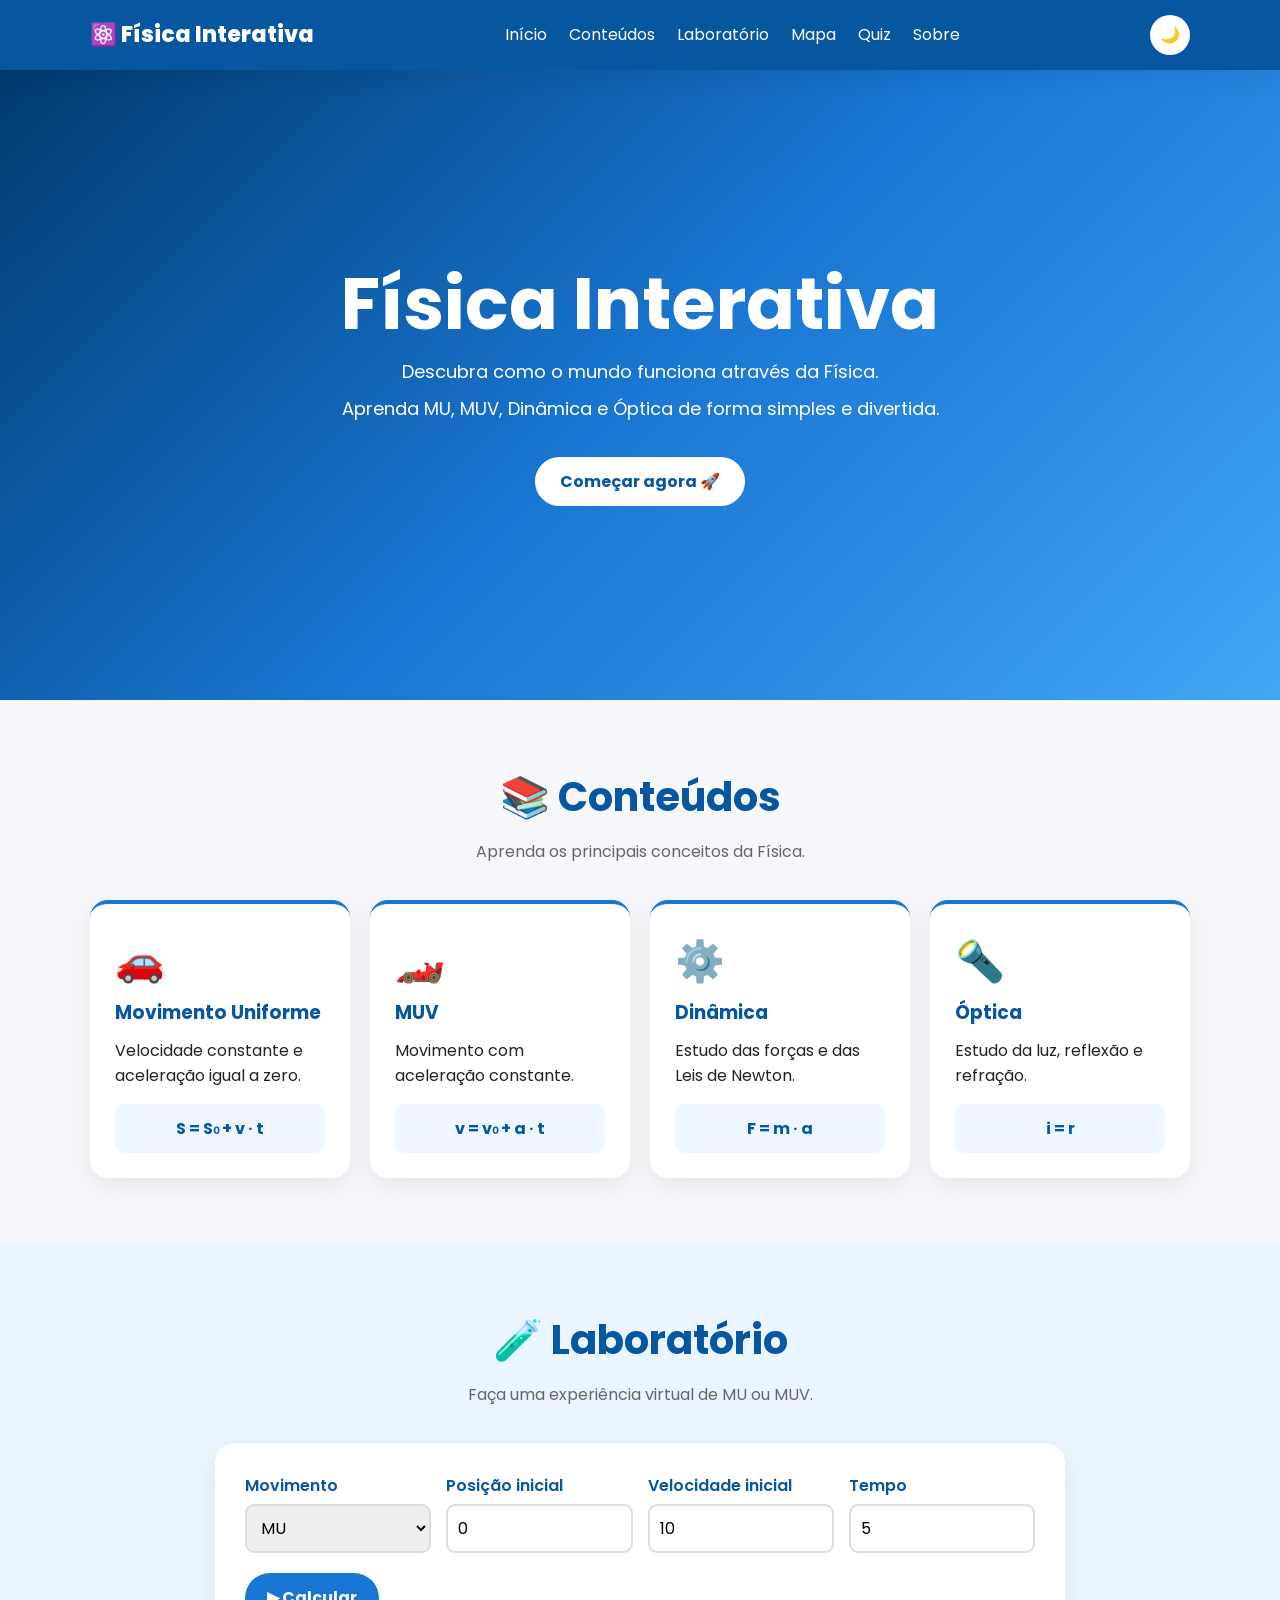
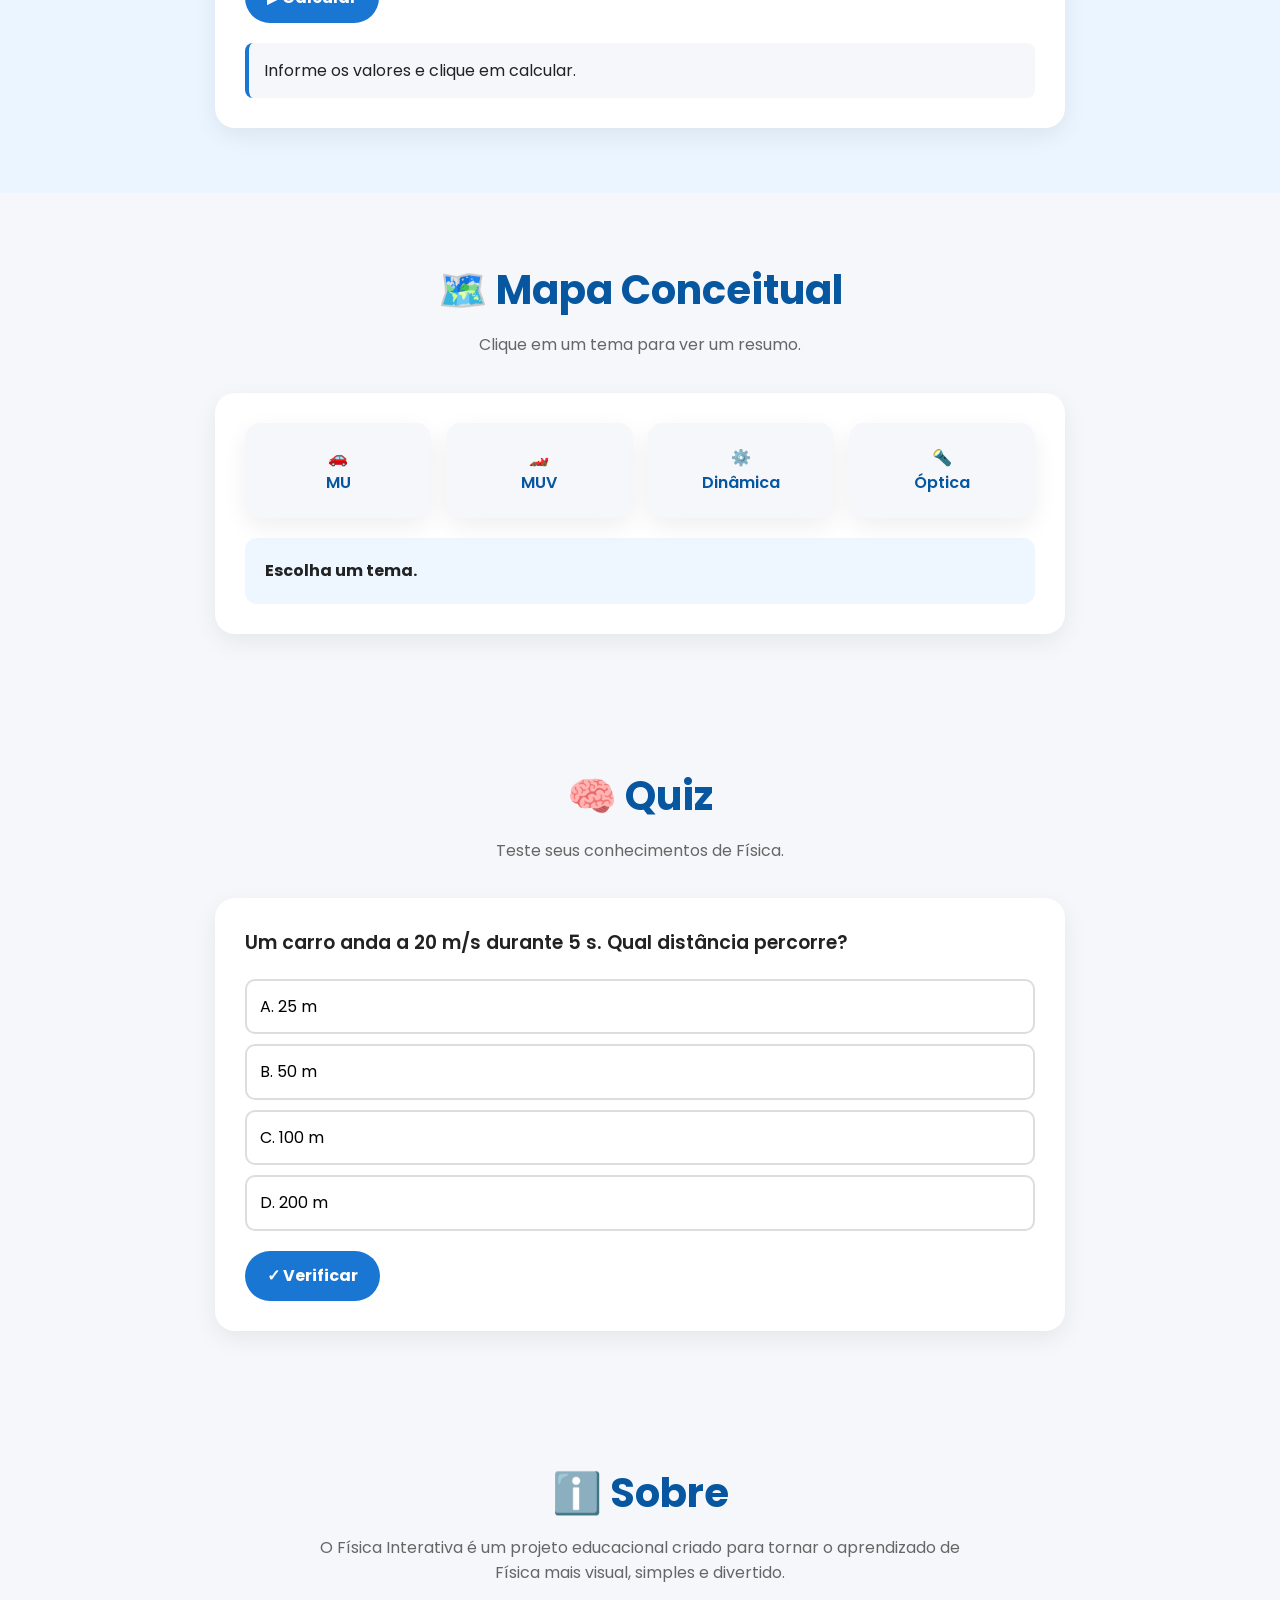
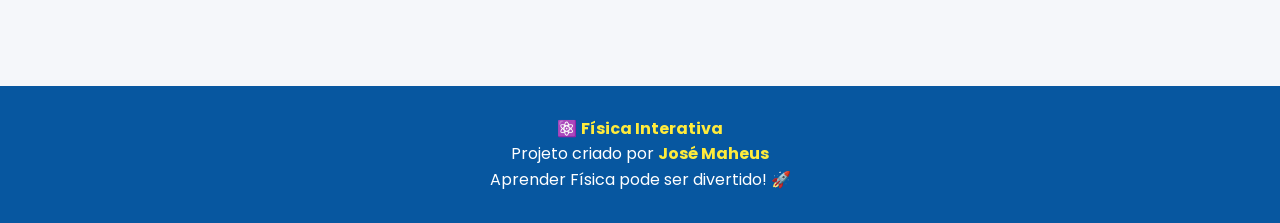
==== index.html @ 2da89e0c "Update index.html" ====
<!DOCTYPE html>
<html lang="pt-BR">
<head>
<meta charset="UTF-8">
<meta name="viewport" content="width=device-width, initial-scale=1.0">
<meta name="description" content="Física Interativa - Aprenda Física de forma simples e divertida.">
<title>Física Interativa</title>

<link rel="preconnect" href="https://fonts.googleapis.com">
<link rel="preconnect" href="https://fonts.gstatic.com" crossorigin>
<link href="https://fonts.googleapis.com/css2?family=Poppins:wght@400;500;600;700;800&display=swap" rel="stylesheet">

<style>
:root{
    --azul:#0757a0;
    --azul2:#1976d2;
    --claro:#eef7ff;
    --fundo:#f5f7fa;
    --texto:#222;
    --branco:#fff;
    --sombra:0 8px 25px #0001;
}

*{box-sizing:border-box;margin:0;padding:0}

html{scroll-behavior:smooth}

body{
    font-family:Poppins,sans-serif;
    background:var(--fundo);
    color:var(--texto);
    line-height:1.6;
}

button,input,select{font:inherit}
button{cursor:pointer}
a{color:inherit;text-decoration:none}

header{
    position:sticky;
    top:0;
    z-index:10;
    background:var(--azul);
    color:white;
    padding:15px 7%;
    display:flex;
    align-items:center;
    justify-content:space-between;
    box-shadow:var(--sombra);
}

.logo{
    font-size:22px;
    font-weight:800;
}

nav{
    display:flex;
    gap:22px;
}

nav a:hover{color:#ffeb3b}

.menu{
    display:none;
    background:none;
    border:0;
    color:white;
    font-size:28px;
}

.tema{
    border:0;
    background:white;
    border-radius:50%;
    width:40px;
    height:40px;
}

.hero{
    min-height:70vh;
    padding:60px 20px;
    display:grid;
    place-items:center;
    text-align:center;
    color:white;
    background:linear-gradient(135deg,#003b70,#1976d2,#42a5f5);
}

.hero div{max-width:750px}

.hero h1{
    font-size:clamp(42px,8vw,72px);
    line-height:1.1;
    margin-bottom:15px;
}

.hero p{
    font-size:18px;
    margin:8px 0;
}

.btn{
    display:inline-block;
    margin-top:25px;
    padding:12px 25px;
    border:0;
    border-radius:30px;
    background:white;
    color:var(--azul);
    font-weight:700;
}

section{
    padding:65px 7%;
}

.titulo{
    text-align:center;
    color:var(--azul);
    font-size:clamp(28px,5vw,40px);
    margin-bottom:10px;
}

.desc{
    max-width:650px;
    margin:0 auto 35px;
    text-align:center;
    color:#666;
}

.temas{
    background:var(--claro);
}

.cards{
    max-width:1100px;
    margin:auto;
    display:grid;
    grid-template-columns:repeat(auto-fit,minmax(220px,1fr));
    gap:20px;
}

.card{
    background:white;
    padding:25px;
    border-radius:18px;
    box-shadow:var(--sombra);
    border-top:4px solid var(--azul2);
    transition:.25s;
}

.card:hover{transform:translateY(-5px)}

.card h3{
    color:var(--azul);
    margin-bottom:10px;
}

.icone{
    font-size:40px;
    display:block;
    margin-bottom:5px;
}

.formula{
    margin-top:15px;
    padding:12px;
    background:var(--claro);
    color:var(--azul);
    text-align:center;
    border-radius:10px;
    font-weight:700;
}

.laboratorio{
    background:#eaf5ff;
}

.simulador,.quiz,.mapa-box{
    max-width:850px;
    margin:auto;
    background:white;
    padding:30px;
    border-radius:20px;
    box-shadow:var(--sombra);
}

.controles{
    display:grid;
    grid-template-columns:repeat(auto-fit,minmax(160px,1fr));
    gap:15px;
}

.campo label{
    display:block;
    color:var(--azul);
    font-weight:600;
    margin-bottom:5px;
}

.campo input,.campo select{
    width:100%;
    padding:10px;
    border:2px solid #ddd;
    border-radius:9px;
}

.btn-azul{
    margin-top:20px;
    padding:12px 22px;
    border:0;
    border-radius:25px;
    background:var(--azul2);
    color:white;
    font-weight:700;
}

.resultado{
    margin-top:20px;
    padding:15px;
    background:#f5f7fa;
    border-left:4px solid var(--azul2);
    border-radius:8px;
}

.mapa{
    display:grid;
    grid-template-columns:repeat(4,1fr);
    gap:15px;
}

.mapa button{
    border:0;
    padding:22px;
    background:#f5f7fa;
    border-radius:15px;
    box-shadow:var(--sombra);
    color:var(--azul);
    font-weight:600;
}

.mapa button:hover{
    background:var(--claro);
    transform:translateY(-3px);
}

#resumo{
    margin-top:20px;
    padding:20px;
    background:var(--claro);
    border-radius:12px;
}

.pergunta{
    font-size:19px;
    font-weight:600;
    margin-bottom:20px;
}

.opcoes{
    display:grid;
    gap:10px;
}

.opcao{
    padding:13px;
    text-align:left;
    border:2px solid #ddd;
    border-radius:10px;
    background:white;
}

.opcao:hover{
    border-color:var(--azul2);
    background:var(--claro);
}

.feedback{
    margin-top:15px;
    padding:15px;
    border-radius:10px;
}

.certo{
    background:#dff5e3;
    color:#176525;
}

.erro{
    background:#ffe1e1;
    color:#9b1c1c;
}

footer{
    padding:30px 20px;
    text-align:center;
    background:var(--azul);
    color:white;
}

footer strong{color:#ffeb3b}

body.dark{
    --fundo:#121212;
    --texto:#eee;
    background:#121212;
}

body.dark .card,
body.dark .simulador,
body.dark .quiz,
body.dark .mapa-box{
    background:#222;
    color:white;
}

body.dark .opcao,
body.dark .campo input,
body.dark .campo select{
    background:#333;
    color:white;
    border-color:#555;
}

body.dark .resultado{
    background:#333;
}

body.dark .desc{color:#ccc}

@media(max-width:750px){
    nav{
        display:none;
        position:absolute;
        top:70px;
        right:15px;
        flex-direction:column;
        gap:0;
        width:220px;
        background:var(--azul);
        border-radius:0 0 12px 12px;
        overflow:hidden;
    }

    nav.ativo{display:flex}

    nav a{padding:13px 18px}

    .menu{display:block}

    .mapa{
        grid-template-columns:repeat(2,1fr);
    }

    section{padding:50px 5%}
}

@media(max-width:450px){
    .mapa{grid-template-columns:1fr}
    .simulador,.quiz,.mapa-box{padding:20px}
}
</style>
</head>

<body>

<header>
    <a href="#inicio" class="logo">⚛️ Física Interativa</a>

    <button class="menu" id="menuBtn">☰</button>

    <nav id="nav">
        <a href="#inicio">Início</a>
        <a href="#conteudos">Conteúdos</a>
        <a href="#laboratorio">Laboratório</a>
        <a href="#mapa">Mapa</a>
        <a href="#quiz">Quiz</a>
        <a href="#sobre">Sobre</a>
    </nav>

    <button class="tema" id="tema">🌙</button>
</header>

<main>

<section class="hero" id="inicio">
    <div>
        <h1>Física Interativa</h1>

        <p>Descubra como o mundo funciona através da Física.</p>

        <p>
            Aprenda MU, MUV, Dinâmica e Óptica
            de forma simples e divertida.
        </p>

        <a href="#conteudos" class="btn">Começar agora 🚀</a>
    </div>
</section>

<section id="conteudos">
    <h2 class="titulo">📚 Conteúdos</h2>

    <p class="desc">
        Aprenda os principais conceitos da Física.
    </p>

    <div class="cards">

        <article class="card">
            <span class="icone">🚗</span>
            <h3>Movimento Uniforme</h3>
            <p>
                Velocidade constante e aceleração igual a zero.
            </p>
            <div class="formula">S = S₀ + v · t</div>
        </article>

        <article class="card">
            <span class="icone">🏎️</span>
            <h3>MUV</h3>
            <p>
                Movimento com aceleração constante.
            </p>
            <div class="formula">v = v₀ + a · t</div>
        </article>

        <article class="card">
            <span class="icone">⚙️</span>
            <h3>Dinâmica</h3>
            <p>
                Estudo das forças e das Leis de Newton.
            </p>
            <div class="formula">F = m · a</div>
        </article>

        <article class="card">
            <span class="icone">🔦</span>
            <h3>Óptica</h3>
            <p>
                Estudo da luz, reflexão e refração.
            </p>
            <div class="formula">i = r</div>
        </article>

    </div>
</section>

<section class="laboratorio" id="laboratorio">

    <h2 class="titulo">🧪 Laboratório</h2>

    <p class="desc">
        Faça uma experiência virtual de MU ou MUV.
    </p>

    <div class="simulador">

        <div class="controles">

            <div class="campo">
                <label>Movimento</label>
                <select id="tipo">
                    <option value="mu">MU</option>
                    <option value="muv">MUV</option>
                </select>
            </div>

            <div class="campo">
                <label>Posição inicial</label>
                <input id="s0" type="number" value="0">
            </div>

            <div class="campo">
                <label>Velocidade inicial</label>
                <input id="v0" type="number" value="10">
            </div>

            <div class="campo" id="campoA">
                <label>Aceleração</label>
                <input id="a" type="number" value="2">
            </div>

            <div class="campo">
                <label>Tempo</label>
                <input id="t" type="number" value="5" min="0">
            </div>

        </div>

        <button class="btn-azul" id="calcular">
            ▶ Calcular
        </button>

        <div class="resultado" id="resultado">
            Informe os valores e clique em calcular.
        </div>

    </div>
</section>

<section id="mapa">

    <h2 class="titulo">🗺️ Mapa Conceitual</h2>

    <p class="desc">
        Clique em um tema para ver um resumo.
    </p>

    <div class="mapa-box">

        <div class="mapa">
            <button data-tema="mu">🚗<br>MU</button>
            <button data-tema="muv">🏎️<br>MUV</button>
            <button data-tema="dinamica">⚙️<br>Dinâmica</button>
            <button data-tema="optica">🔦<br>Óptica</button>
        </div>

        <div id="resumo">
            <strong>Escolha um tema.</strong>
        </div>

    </div>
</section>

<section id="quiz">

    <h2 class="titulo">🧠 Quiz</h2>

    <p class="desc">
        Teste seus conhecimentos de Física.
    </p>

    <div class="quiz">

        <div id="pergunta" class="pergunta"></div>

        <div id="opcoes" class="opcoes"></div>

        <div id="feedback"></div>

        <button class="btn-azul" id="verificar">
            ✓ Verificar
        </button>

        <button class="btn-azul" id="proxima" hidden>
            Próxima →
        </button>

    </div>
</section>

<section id="sobre">
    <h2 class="titulo">ℹ️ Sobre</h2>

    <p class="desc">
        O Física Interativa é um projeto educacional
        criado para tornar o aprendizado de Física
        mais visual, simples e divertido.
    </p>
</section>

</main>

<footer>
    <p>⚛️ <strong>Física Interativa</strong></p>
    <p>Projeto criado por <strong>José Maheus</strong></p>
    <p>Aprender Física pode ser divertido! 🚀</p>
</footer>

<script>
/* MENU */
const menuBtn=document.getElementById("menuBtn");
const nav=document.getElementById("nav");

menuBtn.onclick=()=>{
    nav.classList.toggle("ativo");
};

/* MODO ESCURO */
document.getElementById("tema").onclick=()=>{
    document.body.classList.toggle("dark");

    document.getElementById("tema").textContent=
        document.body.classList.contains("dark")?"☀️":"🌙";
};

/* SIMULADOR */
const tipo=document.getElementById("tipo");
const campoA=document.getElementById("campoA");

tipo.onchange=()=>{
    campoA.style.display=
        tipo.value==="mu"?"none":"block";
};

tipo.onchange();

document.getElementById("calcular").onclick=()=>{

    const s0=Number(document.getElementById("s0").value);
    const v0=Number(document.getElementById("v0").value);
    const a=Number(document.getElementById("a").value);
    const t=Number(document.getElementById("t").value);

    let s,v;

    if(tipo.value==="mu"){
        s=s0+v0*t;
        v=v0;

        document.getElementById("resultado").innerHTML=`
            🚗 <strong>Movimento Uniforme</strong><br><br>
            Posição final: <strong>${s.toFixed(2)} m</strong><br>
            Velocidade: <strong>${v.toFixed(2)} m/s</strong><br>
            Aceleração: <strong>0 m/s²</strong>
        `;
    }else{
        s=s0+v0*t+0.5*a*t*t;
        v=v0+a*t;

        document.getElementById("resultado").innerHTML=`
            🏎️ <strong>Movimento Uniformemente Variado</strong><br><br>
            Posição final: <strong>${s.toFixed(2)} m</strong><br>
            Velocidade final: <strong>${v.toFixed(2)} m/s</strong><br>
            Aceleração: <strong>${a.toFixed(2)} m/s²</strong>
        `;
    }
};

/* MAPA */
const textos={
    mu:"🚗 No MU, a velocidade é constante e a aceleração é zero. Fórmula: S = S₀ + v · t.",
    muv:"🏎️ No MUV, a aceleração é constante e a velocidade varia com o tempo.",
    dinamica:"⚙️ A Dinâmica estuda as forças responsáveis pelas mudanças no movimento. Fórmula: F = m · a.",
    optica:"🔦 A Óptica estuda a luz, incluindo reflexão, refração, lentes e espelhos."
};

document.querySelectorAll(".mapa button").forEach(botao=>{
    botao.onclick=()=>{
        document.getElementById("resumo").textContent=
            textos[botao.dataset.tema];
    };
});

/* QUIZ */
const perguntas=[
    {
        q:"Um carro anda a 20 m/s durante 5 s. Qual distância percorre?",
        op:["25 m","50 m","100 m","200 m"],
        c:2
    },
    {
        q:"Um corpo parte do repouso com aceleração de 2 m/s². Qual sua velocidade após 5 s?",
        op:["2 m/s","5 m/s","10 m/s","25 m/s"],
        c:2
    },
    {
        q:"Qual é a expressão da 2ª Lei de Newton?",
        op:["F = m · a","F = m + a","F = m / a","F = a / m"],
        c:0
    },
    {
        q:"Na reflexão da luz, os ângulos de incidência e reflexão são:",
        op:["Diferentes","Sempre zero","Iguais","Aleatórios"],
        c:2
    },
    {
        q:"Quando a luz muda de direção ao passar para outro meio ocorre:",
        op:["Reflexão","Refração","Inércia","Combustão"],
        c:1
    }
];

let atual=0;
let pontos=0;
let resposta=null;

const pergunta=document.getElementById("pergunta");
const opcoes=document.getElementById("opcoes");
const feedback=document.getElementById("feedback");
const verificar=document.getElementById("verificar");
const proxima=document.getElementById("proxima");

function carregar(){

    resposta=null;
    feedback.textContent="";
    proxima.hidden=true;
    verificar.hidden=false;

    const q=perguntas[atual];

    pergunta.textContent=q.q;
    opcoes.innerHTML="";

    q.op.forEach((texto,i)=>{

        const btn=document.createElement("button");

        btn.className="opcao";
        btn.textContent=
            `${String.fromCharCode(65+i)}. ${texto}`;

        btn.onclick=()=>{
            document.querySelectorAll(".opcao")
                .forEach(x=>x.style.background="white");

            btn.style.background="#dceeff";
            resposta=i;
        };

        opcoes.appendChild(btn);
    });
}

verificar.onclick=()=>{

    if(resposta===null){
        feedback.className="feedback erro";
        feedback.textContent="⚠️ Escolha uma alternativa.";
        return;
    }

    if(resposta===perguntas[atual].c){
        pontos++;
        feedback.className="feedback certo";
        feedback.textContent="🎉 Correto!";
    }else{
        feedback.className="feedback erro";
        feedback.textContent="❌ Incorreto.";
    }

    verificar.hidden=true;
    proxima.hidden=false;
};

proxima.onclick=()=>{

    atual++;

    if(atual>=perguntas.length){

        pergunta.textContent=
            `🎉 Você acertou ${pontos} de ${perguntas.length}!`;

        opcoes.innerHTML="";
        feedback.className="feedback certo";
        feedback.textContent="Quiz concluído!";

        proxima.textContent="🔄 Refazer";

        if(proxima.dataset.fim){
            atual=0;
            pontos=0;
            delete proxima.dataset.fim;
            proxima.textContent="Próxima →";
            carregar();
        }else{
            proxima.dataset.fim="1";
        }

        return;
    }

    carregar();
};

carregar();
</script>

</body>
</html>
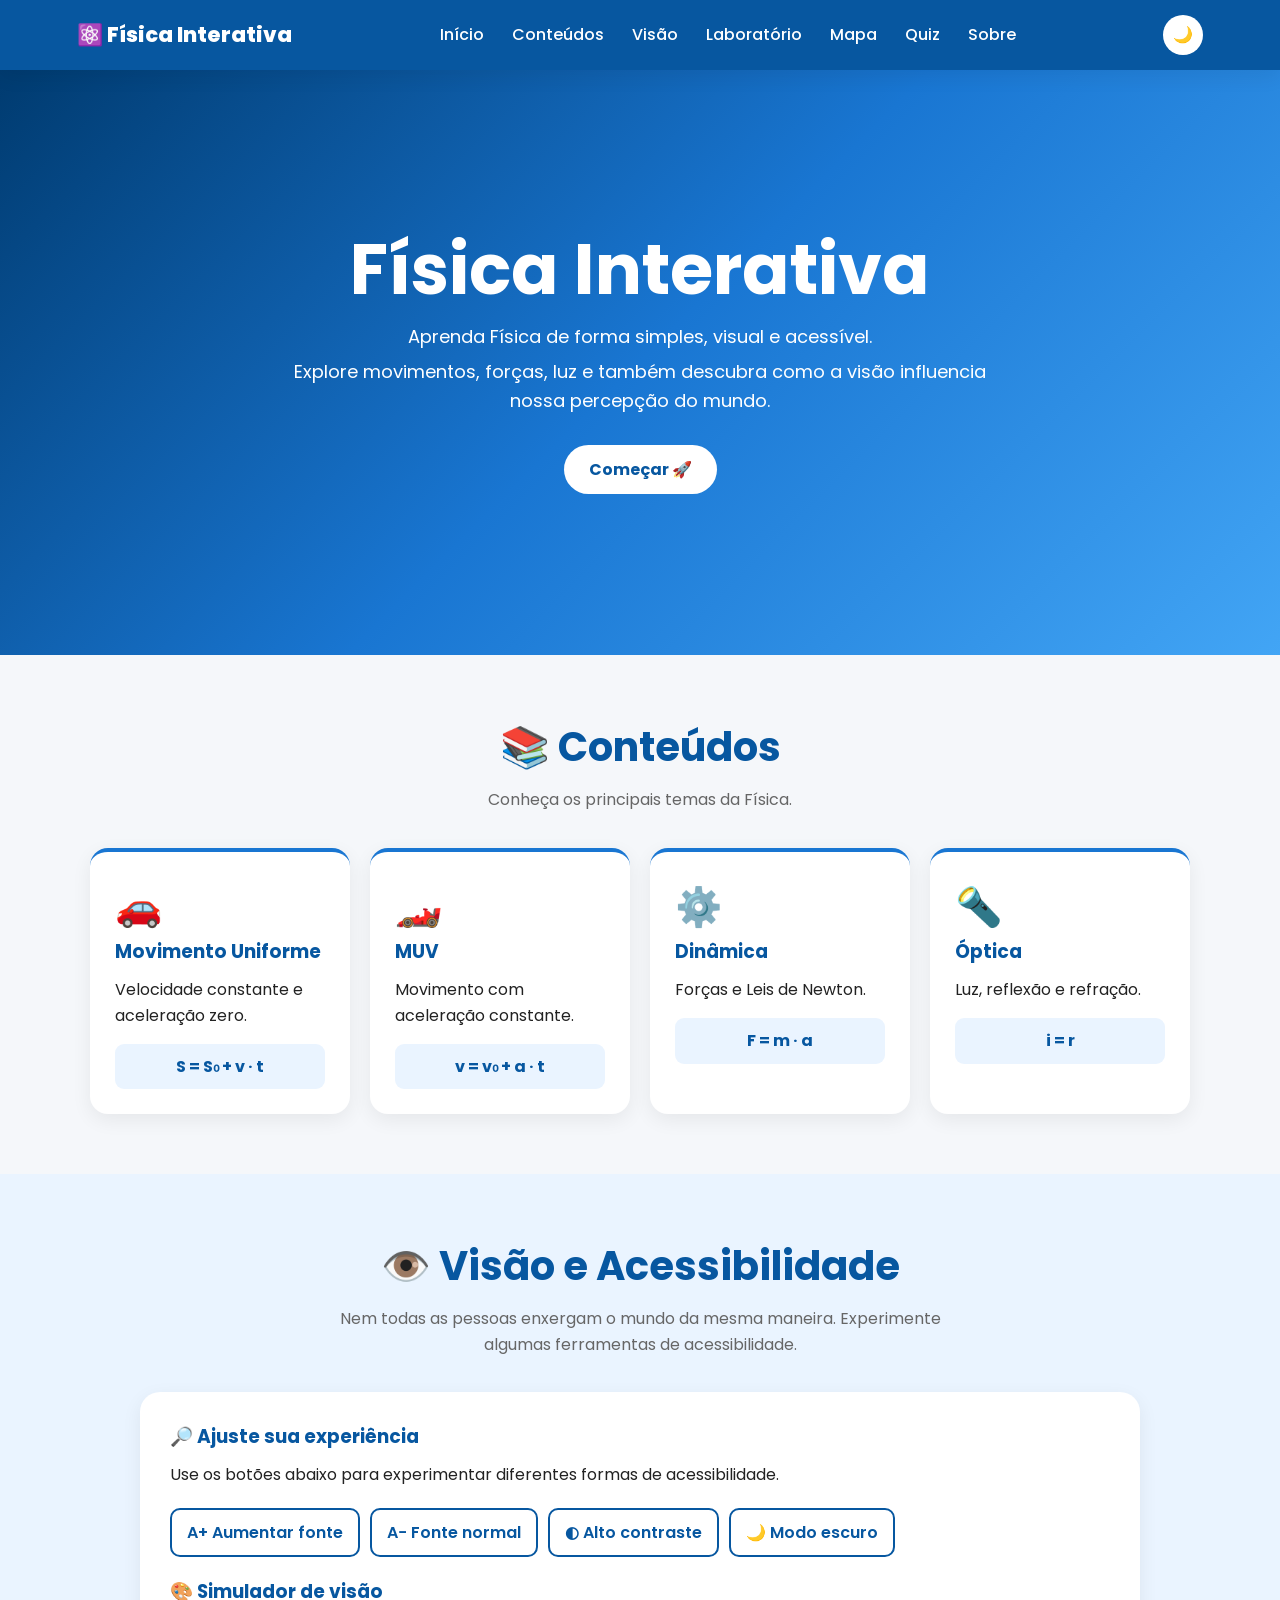
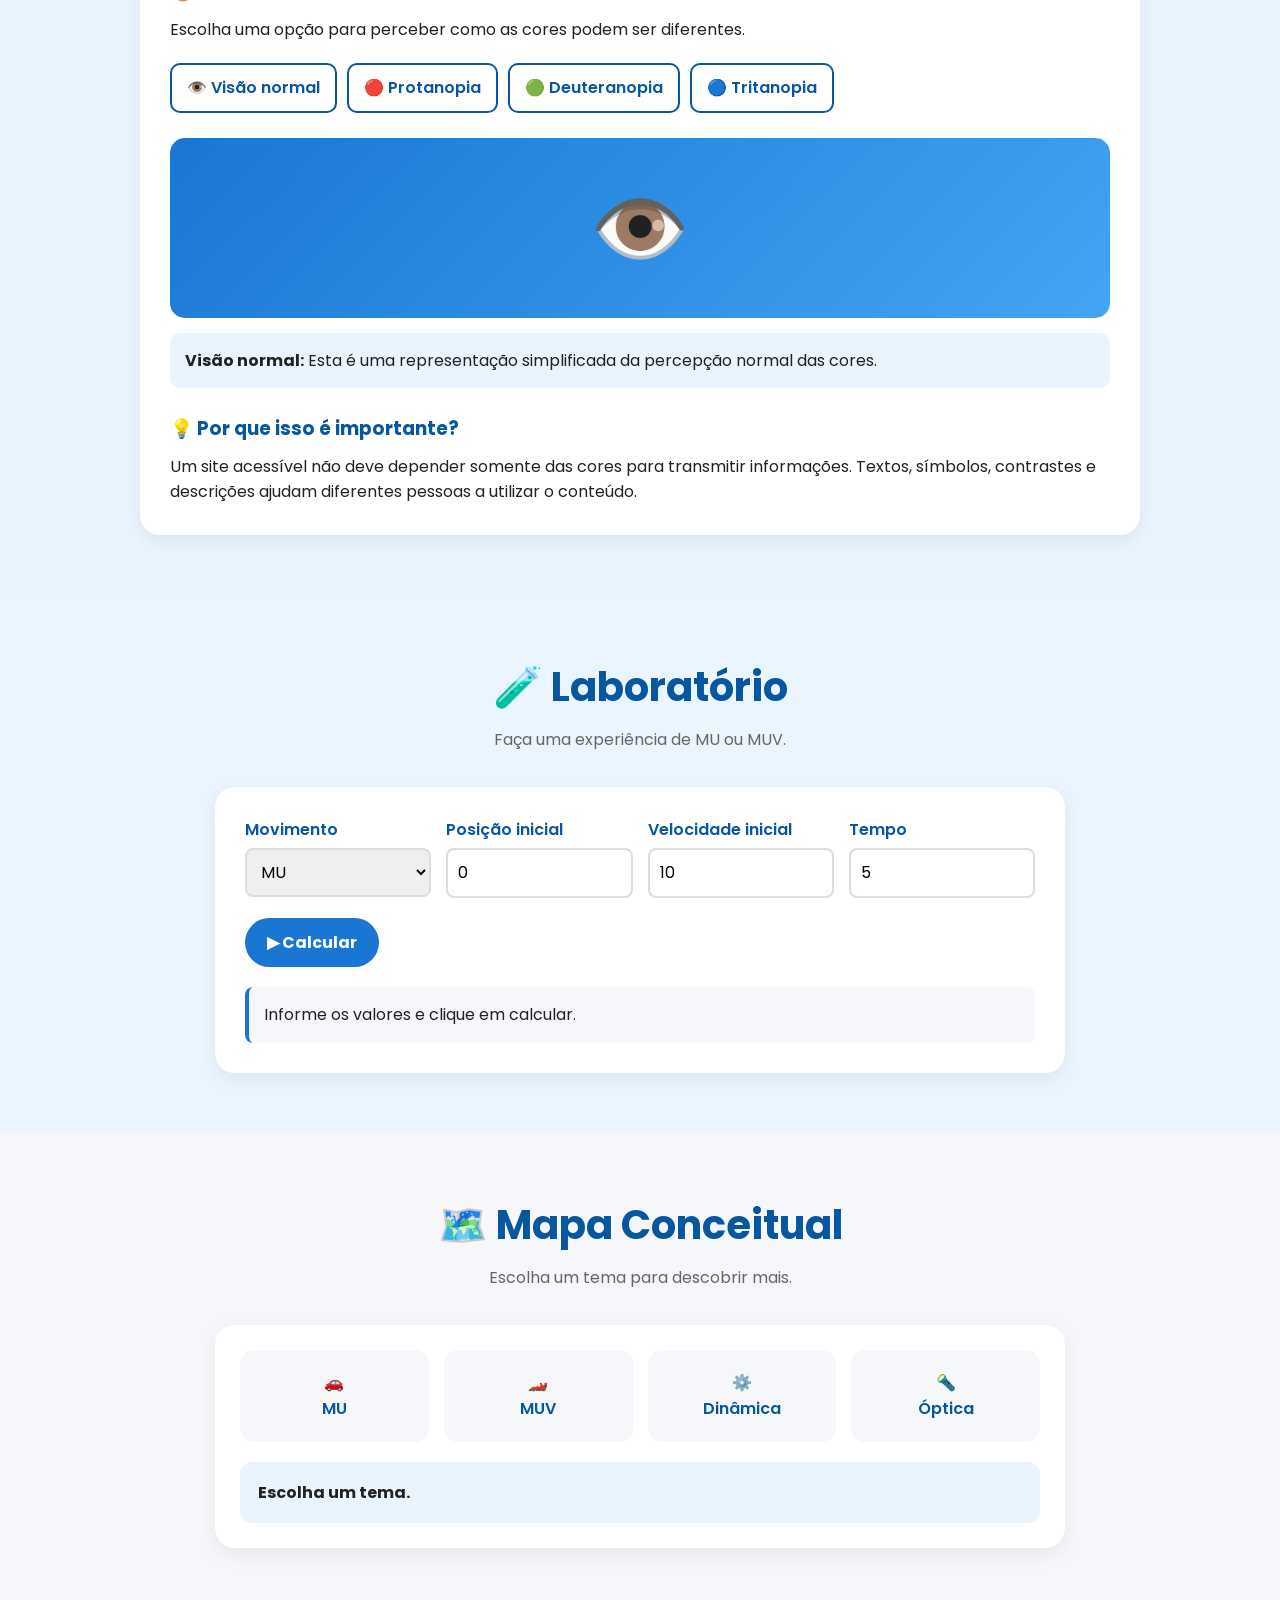
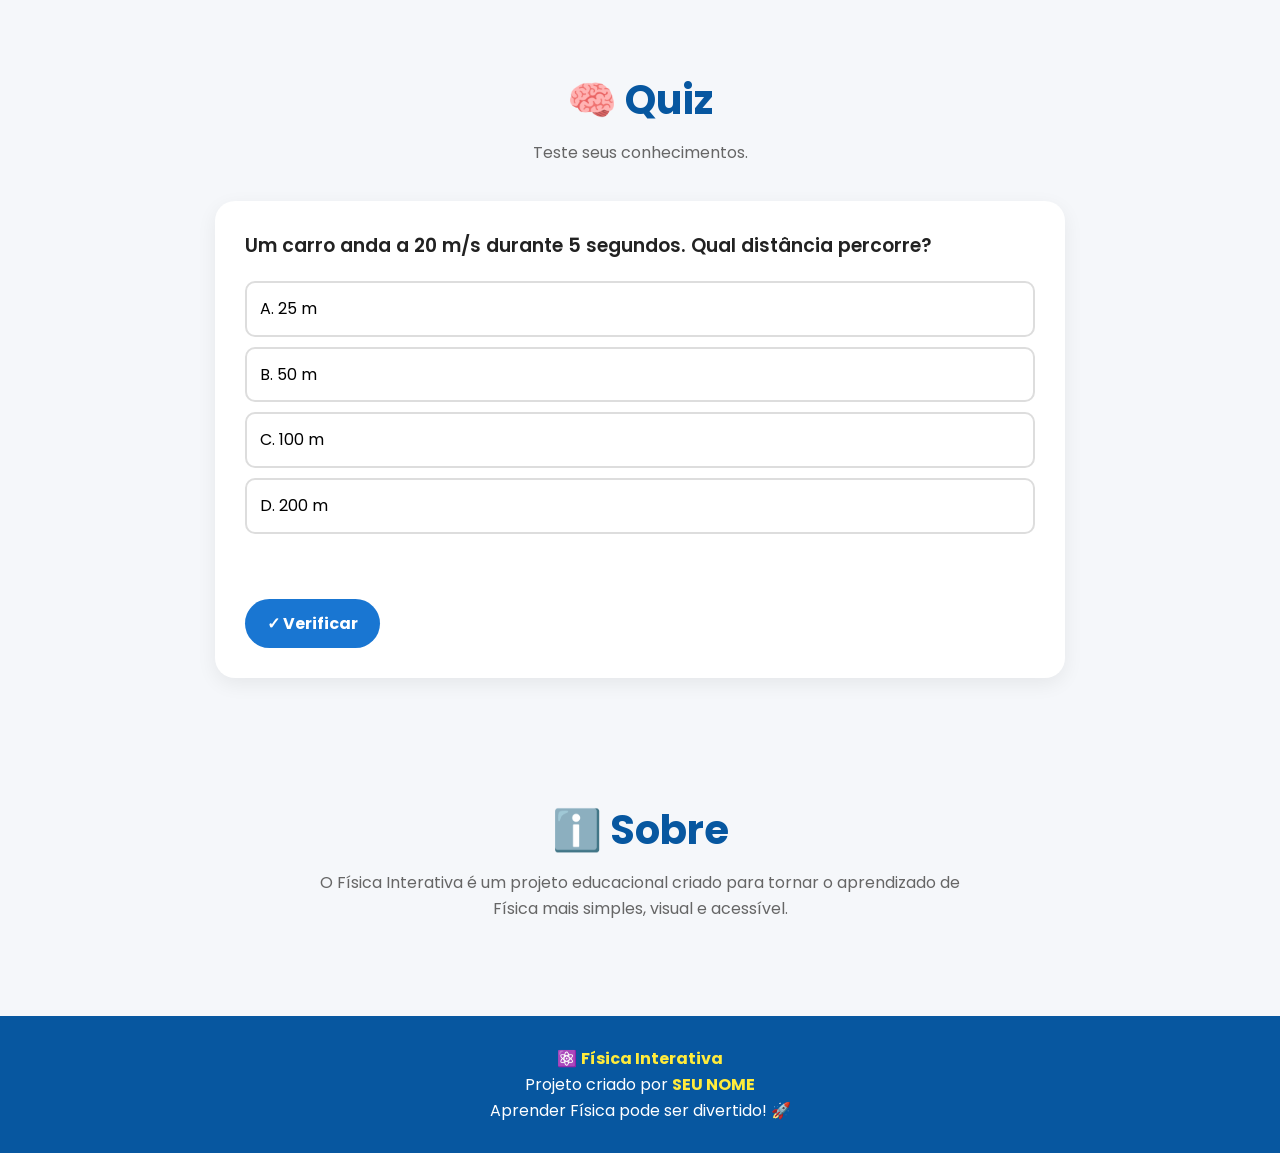
==== commit f1f0321a: "Update index.html" ====
--- a/index.html
+++ b/index.html
@@ -1,9 +1,10 @@
 <!DOCTYPE html>
 <html lang="pt-BR">
+
 <head>
 <meta charset="UTF-8">
 <meta name="viewport" content="width=device-width, initial-scale=1.0">
-<meta name="description" content="Física Interativa - Aprenda Física de forma simples e divertida.">
+
 <title>Física Interativa</title>
 
 <link rel="preconnect" href="https://fonts.googleapis.com">
@@ -11,19 +12,28 @@
 <link href="https://fonts.googleapis.com/css2?family=Poppins:wght@400;500;600;700;800&display=swap" rel="stylesheet">
 
 <style>
+
 :root{
     --azul:#0757a0;
     --azul2:#1976d2;
-    --claro:#eef7ff;
     --fundo:#f5f7fa;
+    --branco:#fff;
     --texto:#222;
-    --branco:#fff;
-    --sombra:0 8px 25px #0001;
-}
-
-*{box-sizing:border-box;margin:0;padding:0}
-
-html{scroll-behavior:smooth}
+    --suave:#eaf4ff;
+    --verde:#2e7d32;
+    --vermelho:#c62828;
+    --sombra:0 6px 20px #0001;
+}
+
+*{
+    margin:0;
+    padding:0;
+    box-sizing:border-box;
+}
+
+html{
+    scroll-behavior:smooth;
+}
 
 body{
     font-family:Poppins,sans-serif;
@@ -32,17 +42,31 @@
     line-height:1.6;
 }
 
-button,input,select{font:inherit}
-button{cursor:pointer}
-a{color:inherit;text-decoration:none}
+button,
+input,
+select{
+    font:inherit;
+}
+
+button{
+    cursor:pointer;
+}
+
+a{
+    text-decoration:none;
+    color:inherit;
+}
+
+/* MENU */
 
 header{
     position:sticky;
     top:0;
-    z-index:10;
+    z-index:100;
     background:var(--azul);
     color:white;
-    padding:15px 7%;
+    min-height:70px;
+    padding:12px 6%;
     display:flex;
     align-items:center;
     justify-content:space-between;
@@ -50,59 +74,72 @@
 }
 
 .logo{
-    font-size:22px;
+    font-size:21px;
     font-weight:800;
+    white-space:nowrap;
 }
 
 nav{
     display:flex;
-    gap:22px;
-}
-
-nav a:hover{color:#ffeb3b}
-
-.menu{
+    align-items:center;
+    gap:20px;
+}
+
+nav a{
+    padding:8px 4px;
+    font-weight:500;
+}
+
+nav a:hover{
+    color:#ffeb3b;
+}
+
+.menu-btn{
     display:none;
+    border:0;
     background:none;
-    border:0;
     color:white;
     font-size:28px;
 }
 
-.tema{
+.tema-btn{
     border:0;
-    background:white;
     border-radius:50%;
     width:40px;
     height:40px;
-}
+    background:white;
+}
+
+/* HERO */
 
 .hero{
-    min-height:70vh;
-    padding:60px 20px;
+    min-height:65vh;
     display:grid;
     place-items:center;
     text-align:center;
+    padding:50px 20px;
     color:white;
     background:linear-gradient(135deg,#003b70,#1976d2,#42a5f5);
 }
 
-.hero div{max-width:750px}
+.hero-content{
+    max-width:750px;
+}
 
 .hero h1{
-    font-size:clamp(42px,8vw,72px);
+    font-size:clamp(40px,8vw,70px);
     line-height:1.1;
     margin-bottom:15px;
 }
 
 .hero p{
     font-size:18px;
-    margin:8px 0;
+    margin:7px 0;
 }
 
 .btn{
     display:inline-block;
-    margin-top:25px;
+    margin-top:22px;
     padding:12px 25px;
     border:0;
     border-radius:30px;
@@ -111,27 +148,27 @@
     font-weight:700;
 }
 
+/* SEÇÕES */
+
 section{
-    padding:65px 7%;
+    padding:60px 7%;
 }
 
 .titulo{
     text-align:center;
     color:var(--azul);
     font-size:clamp(28px,5vw,40px);
-    margin-bottom:10px;
-}
-
-.desc{
+    margin-bottom:8px;
+}
+
+.descricao{
     max-width:650px;
     margin:0 auto 35px;
     text-align:center;
     color:#666;
 }
 
-.temas{
-    background:var(--claro);
-}
+/* CARDS */
 
 .cards{
     max-width:1100px;
@@ -142,15 +179,17 @@
 }
 
 .card{
-    background:white;
+    background:var(--branco);
     padding:25px;
     border-radius:18px;
     box-shadow:var(--sombra);
     border-top:4px solid var(--azul2);
-    transition:.25s;
-}
-
-.card:hover{transform:translateY(-5px)}
+    transition:.2s;
+}
+
+.card:hover{
+    transform:translateY(-5px);
+}
 
 .card h3{
     color:var(--azul);
@@ -158,26 +197,96 @@
 }
 
 .icone{
-    font-size:40px;
-    display:block;
-    margin-bottom:5px;
+    font-size:38px;
 }
 
 .formula{
     margin-top:15px;
-    padding:12px;
-    background:var(--claro);
+    padding:10px;
+    text-align:center;
+    background:var(--suave);
     color:var(--azul);
-    text-align:center;
+    border-radius:9px;
+    font-weight:700;
+}
+
+/* ACESSIBILIDADE */
+
+.acessibilidade{
+    background:var(--suave);
+}
+
+.acessibilidade-box{
+    max-width:1000px;
+    margin:auto;
+    background:white;
+    padding:30px;
+    border-radius:20px;
+    box-shadow:var(--sombra);
+}
+
+.acessibilidade-box h3{
+    color:var(--azul);
+    margin-bottom:10px;
+}
+
+.botoes-acessibilidade{
+    display:flex;
+    flex-wrap:wrap;
+    gap:10px;
+    margin:20px 0;
+}
+
+.botoes-acessibilidade button{
+    border:2px solid var(--azul);
+    background:white;
+    color:var(--azul);
+    padding:10px 15px;
     border-radius:10px;
-    font-weight:700;
-}
+    font-weight:600;
+}
+
+.botoes-acessibilidade button:hover,
+.botoes-acessibilidade button.ativo{
+    background:var(--azul);
+    color:white;
+}
+
+/* SIMULADOR DE VISÃO */
+
+.visao{
+    margin-top:25px;
+}
+
+.visao-area{
+    height:180px;
+    display:grid;
+    place-items:center;
+    border-radius:15px;
+    overflow:hidden;
+    background:linear-gradient(135deg,#1976d2,#42a5f5);
+    transition:.3s;
+}
+
+.visao-area .olho{
+    font-size:80px;
+}
+
+.explicacao{
+    margin-top:15px;
+    padding:15px;
+    background:var(--suave);
+    border-radius:10px;
+}
+
+/* LABORATÓRIO */
 
 .laboratorio{
     background:#eaf5ff;
 }
 
-.simulador,.quiz,.mapa-box{
+.simulador,
+.quiz{
     max-width:850px;
     margin:auto;
     background:white;
@@ -199,11 +308,12 @@
     margin-bottom:5px;
 }
 
-.campo input,.campo select{
+.campo input,
+.campo select{
     width:100%;
     padding:10px;
     border:2px solid #ddd;
-    border-radius:9px;
+    border-radius:8px;
 }
 
 .btn-azul{
@@ -224,6 +334,17 @@
     border-radius:8px;
 }
 
+/* MAPA */
+
+.mapa-box{
+    max-width:850px;
+    margin:auto;
+    background:white;
+    padding:25px;
+    border-radius:20px;
+    box-shadow:var(--sombra);
+}
+
 .mapa{
     display:grid;
     grid-template-columns:repeat(4,1fr);
@@ -232,25 +353,25 @@
 
 .mapa button{
     border:0;
-    padding:22px;
+    padding:20px;
     background:#f5f7fa;
-    border-radius:15px;
-    box-shadow:var(--sombra);
     color:var(--azul);
+    border-radius:14px;
     font-weight:600;
 }
 
 .mapa button:hover{
-    background:var(--claro);
-    transform:translateY(-3px);
+    background:var(--suave);
 }
 
 #resumo{
     margin-top:20px;
-    padding:20px;
-    background:var(--claro);
+    padding:18px;
+    background:var(--suave);
     border-radius:12px;
 }
+
+/* QUIZ */
 
 .pergunta{
     font-size:19px;
@@ -273,7 +394,7 @@
 
 .opcao:hover{
     border-color:var(--azul2);
-    background:var(--claro);
+    background:var(--suave);
 }
 
 .feedback{
@@ -292,22 +413,28 @@
     color:#9b1c1c;
 }
 
+/* RODAPÉ */
+
 footer{
     padding:30px 20px;
-    text-align:center;
     background:var(--azul);
     color:white;
-}
-
-footer strong{color:#ffeb3b}
+    text-align:center;
+}
+
+footer strong{
+    color:#ffeb3b;
+}
+
+/* MODO ESCURO */
 
 body.dark{
     --fundo:#121212;
     --texto:#eee;
-    background:#121212;
 }
 
 body.dark .card,
+body.dark .acessibilidade-box,
 body.dark .simulador,
 body.dark .quiz,
 body.dark .mapa-box{
@@ -327,83 +454,197 @@
     background:#333;
 }
 
-body.dark .desc{color:#ccc}
-
-@media(max-width:750px){
+body.dark .descricao{
+    color:#ccc;
+}
+
+/* ALTO CONTRASTE */
+
+body.contraste{
+    background:#000;
+    color:#fff;
+}
+
+body.contraste .card,
+body.contraste .acessibilidade-box,
+body.contraste .simulador,
+body.contraste .quiz,
+body.contraste .mapa-box{
+    background:#000;
+    color:#fff;
+    border:2px solid white;
+}
+
+body.contraste .titulo,
+body.contraste h3{
+    color:#fff;
+}
+
+/* VISÃO */
+
+body.protanopia .visao-area{
+    filter:url("#protanopia");
+}
+
+body.deuteranopia .visao-area{
+    filter:sepia(.5) saturate(.7);
+}
+
+body.tritanopia .visao-area{
+    filter:hue-rotate(40deg);
+}
+
+/* FONTE */
+
+body.fonte-grande{
+    font-size:115%;
+}
+
+body.fonte-maior{
+    font-size:130%;
+}
+
+/* MOBILE */
+
+@media(max-width:800px){
+
     nav{
         display:none;
         position:absolute;
         top:70px;
         right:15px;
+        width:230px;
         flex-direction:column;
+        align-items:stretch;
         gap:0;
-        width:220px;
         background:var(--azul);
-        border-radius:0 0 12px 12px;
+        border-radius:0 0 14px 14px;
         overflow:hidden;
+        box-shadow:var(--sombra);
     }
 
-    nav.ativo{display:flex}
-
-    nav a{padding:13px 18px}
-
-    .menu{display:block}
+    nav.ativo{
+        display:flex;
+    }
+
+    nav a{
+        padding:14px 18px;
+        border-bottom:1px solid #ffffff22;
+    }
+
+    .menu-btn{
+        display:block;
+    }
 
     .mapa{
         grid-template-columns:repeat(2,1fr);
     }
 
-    section{padding:50px 5%}
-}
-
-@media(max-width:450px){
-    .mapa{grid-template-columns:1fr}
-    .simulador,.quiz,.mapa-box{padding:20px}
-}
+}
+
+@media(max-width:500px){
+
+    header{
+        padding:12px 4%;
+    }
+
+    .logo{
+        font-size:18px;
+    }
+
+    section{
+        padding:45px 5%;
+    }
+
+    .mapa{
+        grid-template-columns:1fr;
+    }
+
+    .simulador,
+    .quiz,
+    .acessibilidade-box{
+        padding:20px;
+    }
+
+}
+
 </style>
 </head>
 
 <body>
 
 <header>
-    <a href="#inicio" class="logo">⚛️ Física Interativa</a>
-
-    <button class="menu" id="menuBtn">☰</button>
-
-    <nav id="nav">
+
+    <a href="#inicio" class="logo">
+        ⚛️ Física Interativa
+    </a>
+
+    <button
+        class="menu-btn"
+        id="menuBtn"
+        aria-label="Abrir menu"
+        aria-expanded="false">
+        ☰
+    </button>
+
+    <nav id="menu">
+
         <a href="#inicio">Início</a>
         <a href="#conteudos">Conteúdos</a>
+        <a href="#acessibilidade">Visão</a>
         <a href="#laboratorio">Laboratório</a>
         <a href="#mapa">Mapa</a>
         <a href="#quiz">Quiz</a>
         <a href="#sobre">Sobre</a>
+
     </nav>
 
-    <button class="tema" id="tema">🌙</button>
+    <button
+        class="tema-btn"
+        id="temaBtn"
+        aria-label="Ativar modo escuro">
+        🌙
+    </button>
+
 </header>
 
 <main>
 
+<!-- INÍCIO -->
+
 <section class="hero" id="inicio">
-    <div>
+
+    <div class="hero-content">
+
         <h1>Física Interativa</h1>
 
-        <p>Descubra como o mundo funciona através da Física.</p>
-
         <p>
-            Aprenda MU, MUV, Dinâmica e Óptica
-            de forma simples e divertida.
+            Aprenda Física de forma simples,
+            visual e acessível.
         </p>
 
-        <a href="#conteudos" class="btn">Começar agora 🚀</a>
+        <p>
+            Explore movimentos, forças, luz
+            e também descubra como a visão
+            influencia nossa percepção do mundo.
+        </p>
+
+        <a href="#conteudos" class="btn">
+            Começar 🚀
+        </a>
+
     </div>
+
 </section>
 
+<!-- CONTEÚDOS -->
+
 <section id="conteudos">
+
     <h2 class="titulo">📚 Conteúdos</h2>
 
-    <p class="desc">
-        Aprenda os principais conceitos da Física.
+    <p class="descricao">
+        Conheça os principais temas da Física.
     </p>
 
     <div class="cards">
@@ -412,9 +653,11 @@
             <span class="icone">🚗</span>
             <h3>Movimento Uniforme</h3>
             <p>
-                Velocidade constante e aceleração igual a zero.
+                Velocidade constante e aceleração zero.
             </p>
-            <div class="formula">S = S₀ + v · t</div>
+            <div class="formula">
+                S = S₀ + v · t
+            </div>
         </article>
 
         <article class="card">
@@ -423,351 +666,977 @@
             <p>
                 Movimento com aceleração constante.
             </p>
-            <div class="formula">v = v₀ + a · t</div>
+            <div class="formula">
+                v = v₀ + a · t
+            </div>
         </article>
 
         <article class="card">
             <span class="icone">⚙️</span>
             <h3>Dinâmica</h3>
             <p>
-                Estudo das forças e das Leis de Newton.
+                Forças e Leis de Newton.
             </p>
-            <div class="formula">F = m · a</div>
+            <div class="formula">
+                F = m · a
+            </div>
         </article>
 
         <article class="card">
             <span class="icone">🔦</span>
             <h3>Óptica</h3>
             <p>
-                Estudo da luz, reflexão e refração.
+                Luz, reflexão e refração.
             </p>
-            <div class="formula">i = r</div>
+            <div class="formula">
+                i = r
+            </div>
         </article>
 
     </div>
+
 </section>
 
-<section class="laboratorio" id="laboratorio">
-
-    <h2 class="titulo">🧪 Laboratório</h2>
-
-    <p class="desc">
-        Faça uma experiência virtual de MU ou MUV.
+<!-- VISÃO E ACESSIBILIDADE -->
+
+<section
+    class="acessibilidade"
+    id="acessibilidade">
+
+    <h2 class="titulo">
+        👁️ Visão e Acessibilidade
+    </h2>
+
+    <p class="descricao">
+        Nem todas as pessoas enxergam o mundo
+        da mesma maneira. Experimente algumas
+        ferramentas de acessibilidade.
     </p>
 
+    <div class="acessibilidade-box">
+
+        <h3>🔎 Ajuste sua experiência</h3>
+
+        <p>
+            Use os botões abaixo para experimentar
+            diferentes formas de acessibilidade.
+        </p>
+
+        <div class="botoes-acessibilidade">
+
+            <button id="fonteMais">
+                A+ Aumentar fonte
+            </button>
+
+            <button id="fonteMenos">
+                A− Fonte normal
+            </button>
+
+            <button id="contraste">
+                ◐ Alto contraste
+            </button>
+
+            <button id="escuro">
+                🌙 Modo escuro
+            </button>
+
+        </div>
+
+        <h3>🎨 Simulador de visão</h3>
+
+        <p>
+            Escolha uma opção para perceber como
+            as cores podem ser diferentes.
+        </p>
+
+        <div class="botoes-acessibilidade">
+
+            <button data-visao="normal">
+                👁️ Visão normal
+            </button>
+
+            <button data-visao="protanopia">
+                🔴 Protanopia
+            </button>
+
+            <button data-visao="deuteranopia">
+                🟢 Deuteranopia
+            </button>
+
+            <button data-visao="tritanopia">
+                🔵 Tritanopia
+            </button>
+
+        </div>
+
+        <div class="visao">
+
+            <div
+                class="visao-area"
+                id="visaoArea">
+
+                <span class="olho">
+                    👁️
+                </span>
+
+            </div>
+
+            <div class="explicacao" id="explicacaoVisao">
+
+                <strong>Visão normal:</strong>
+
+                Esta é uma representação simplificada
+                da percepção normal das cores.
+
+            </div>
+
+        </div>
+
+        <br>
+
+        <h3>💡 Por que isso é importante?</h3>
+
+        <p>
+            Um site acessível não deve depender somente
+            das cores para transmitir informações.
+            Textos, símbolos, contrastes e descrições
+            ajudam diferentes pessoas a utilizar
+            o conteúdo.
+        </p>
+
+    </div>
+
+</section>
+
+<!-- LABORATÓRIO -->
+
+<section
+    class="laboratorio"
+    id="laboratorio">
+
+    <h2 class="titulo">
+        🧪 Laboratório
+    </h2>
+
+    <p class="descricao">
+        Faça uma experiência de MU ou MUV.
+    </p>
+
     <div class="simulador">
 
         <div class="controles">
 
             <div class="campo">
-                <label>Movimento</label>
+
+                <label for="tipo">
+                    Movimento
+                </label>
+
                 <select id="tipo">
-                    <option value="mu">MU</option>
-                    <option value="muv">MUV</option>
+
+                    <option value="mu">
+                        MU
+                    </option>
+
+                    <option value="muv">
+                        MUV
+                    </option>
+
                 </select>
+
             </div>
 
             <div class="campo">
-                <label>Posição inicial</label>
-                <input id="s0" type="number" value="0">
+
+                <label for="s0">
+                    Posição inicial
+                </label>
+
+                <input
+                    id="s0"
+                    type="number"
+                    value="0">
+
             </div>
 
             <div class="campo">
-                <label>Velocidade inicial</label>
-                <input id="v0" type="number" value="10">
+
+                <label for="v0">
+                    Velocidade inicial
+                </label>
+
+                <input
+                    id="v0"
+                    type="number"
+                    value="10">
+
             </div>
 
-            <div class="campo" id="campoA">
-                <label>Aceleração</label>
-                <input id="a" type="number" value="2">
+            <div
+                class="campo"
+                id="campoA">
+
+                <label for="a">
+                    Aceleração
+                </label>
+
+                <input
+                    id="a"
+                    type="number"
+                    value="2">
+
             </div>
 
             <div class="campo">
-                <label>Tempo</label>
-                <input id="t" type="number" value="5" min="0">
+
+                <label for="t">
+                    Tempo
+                </label>
+
+                <input
+                    id="t"
+                    type="number"
+                    value="5"
+                    min="0">
+
             </div>
 
         </div>
 
-        <button class="btn-azul" id="calcular">
+        <button
+            class="btn-azul"
+            id="calcular">
             ▶ Calcular
         </button>
 
-        <div class="resultado" id="resultado">
+        <div
+            class="resultado"
+            id="resultado"
+            aria-live="polite">
+
             Informe os valores e clique em calcular.
+
         </div>
 
     </div>
+
 </section>
 
+<!-- MAPA -->
+
 <section id="mapa">
 
-    <h2 class="titulo">🗺️ Mapa Conceitual</h2>
-
-    <p class="desc">
-        Clique em um tema para ver um resumo.
+    <h2 class="titulo">
+        🗺️ Mapa Conceitual
+    </h2>
+
+    <p class="descricao">
+        Escolha um tema para descobrir mais.
     </p>
 
     <div class="mapa-box">
 
         <div class="mapa">
-            <button data-tema="mu">🚗<br>MU</button>
-            <button data-tema="muv">🏎️<br>MUV</button>
-            <button data-tema="dinamica">⚙️<br>Dinâmica</button>
-            <button data-tema="optica">🔦<br>Óptica</button>
+
+            <button data-tema="mu">
+                🚗<br>MU
+            </button>
+
+            <button data-tema="muv">
+                🏎️<br>MUV
+            </button>
+
+            <button data-tema="dinamica">
+                ⚙️<br>Dinâmica
+            </button>
+
+            <button data-tema="optica">
+                🔦<br>Óptica
+            </button>
+
         </div>
 
         <div id="resumo">
-            <strong>Escolha um tema.</strong>
+
+            <strong>
+                Escolha um tema.
+            </strong>
+
         </div>
 
     </div>
+
 </section>
 
+<!-- QUIZ -->
+
 <section id="quiz">
 
-    <h2 class="titulo">🧠 Quiz</h2>
-
-    <p class="desc">
-        Teste seus conhecimentos de Física.
+    <h2 class="titulo">
+        🧠 Quiz
+    </h2>
+
+    <p class="descricao">
+        Teste seus conhecimentos.
     </p>
 
     <div class="quiz">
 
-        <div id="pergunta" class="pergunta"></div>
-
-        <div id="opcoes" class="opcoes"></div>
-
-        <div id="feedback"></div>
-
-        <button class="btn-azul" id="verificar">
+        <div
+            id="pergunta"
+            class="pergunta">
+        </div>
+
+        <div
+            id="opcoes"
+            class="opcoes">
+        </div>
+
+        <div
+            id="feedback"
+            class="feedback">
+        </div>
+
+        <button
+            class="btn-azul"
+            id="verificar">
             ✓ Verificar
         </button>
 
-        <button class="btn-azul" id="proxima" hidden>
+        <button
+            class="btn-azul"
+            id="proxima"
+            hidden>
             Próxima →
         </button>
 
     </div>
+
 </section>
 
+<!-- SOBRE -->
+
 <section id="sobre">
-    <h2 class="titulo">ℹ️ Sobre</h2>
-
-    <p class="desc">
-        O Física Interativa é um projeto educacional
-        criado para tornar o aprendizado de Física
-        mais visual, simples e divertido.
+
+    <h2 class="titulo">
+        ℹ️ Sobre
+    </h2>
+
+    <p class="descricao">
+
+        O Física Interativa é um projeto
+        educacional criado para tornar o
+        aprendizado de Física mais simples,
+        visual e acessível.
+
     </p>
+
 </section>
 
 </main>
 
 <footer>
-    <p>⚛️ <strong>Física Interativa</strong></p>
-    <p>Projeto criado por <strong>José Maheus</strong></p>
-    <p>Aprender Física pode ser divertido! 🚀</p>
+
+    <p>
+        ⚛️ <strong>Física Interativa</strong>
+    </p>
+
+    <p>
+        Projeto criado por
+        <strong>SEU NOME</strong>
+    </p>
+
+    <p>
+        Aprender Física pode ser divertido! 🚀
+    </p>
+
 </footer>
 
 <script>
-/* MENU */
-const menuBtn=document.getElementById("menuBtn");
-const nav=document.getElementById("nav");
-
-menuBtn.onclick=()=>{
-    nav.classList.toggle("ativo");
+
+/* =========================
+   MENU
+========================= */
+
+const menuBtn =
+    document.getElementById("menuBtn");
+
+const menu =
+    document.getElementById("menu");
+
+menuBtn.onclick = () => {
+
+    const aberto =
+        menu.classList.toggle("ativo");
+
+    menuBtn.setAttribute(
+        "aria-expanded",
+        aberto
+    );
+
+    menuBtn.textContent =
+        aberto ? "✕" : "☰";
+
 };
 
-/* MODO ESCURO */
-document.getElementById("tema").onclick=()=>{
+document
+.querySelectorAll("#menu a")
+.forEach(link => {
+
+    link.onclick = () => {
+
+        menu.classList.remove("ativo");
+
+        menuBtn.textContent = "☰";
+
+        menuBtn.setAttribute(
+            "aria-expanded",
+            "false"
+        );
+
+    };
+
+});
+
+/* FECHAR MENU AO CLICAR FORA */
+
+document.addEventListener("click", evento => {
+
+    if(
+        !menu.contains(evento.target) &&
+        !menuBtn.contains(evento.target)
+    ){
+
+        menu.classList.remove("ativo");
+
+        menuBtn.textContent = "☰";
+
+        menuBtn.setAttribute(
+            "aria-expanded",
+            "false"
+        );
+
+    }
+
+});
+
+/* =========================
+   MODO ESCURO
+========================= */
+
+const temaBtn =
+    document.getElementById("temaBtn");
+
+const escuro =
+    document.getElementById("escuro");
+
+function alternarEscuro(){
+
     document.body.classList.toggle("dark");
 
-    document.getElementById("tema").textContent=
-        document.body.classList.contains("dark")?"☀️":"🌙";
+    const ativo =
+        document.body.classList.contains("dark");
+
+    temaBtn.textContent =
+        ativo ? "☀️" : "🌙";
+
+}
+
+temaBtn.onclick = alternarEscuro;
+escuro.onclick = alternarEscuro;
+
+/* =========================
+   FONTE
+========================= */
+
+document.getElementById("fonteMais").onclick = () => {
+
+    document.body.classList.remove("fonte-maior");
+
+    document.body.classList.add("fonte-grande");
+
 };
 
-/* SIMULADOR */
-const tipo=document.getElementById("tipo");
-const campoA=document.getElementById("campoA");
-
-tipo.onchange=()=>{
-    campoA.style.display=
-        tipo.value==="mu"?"none":"block";
+document.getElementById("fonteMenos").onclick = () => {
+
+    document.body.classList.remove(
+        "fonte-grande",
+        "fonte-maior"
+    );
+
 };
 
+/* =========================
+   CONTRASTE
+========================= */
+
+document
+.getElementById("contraste")
+.onclick = () => {
+
+    document.body.classList.toggle(
+        "contraste"
+    );
+
+};
+
+/* =========================
+   SIMULADOR DE VISÃO
+========================= */
+
+const explicacao =
+    document.getElementById(
+        "explicacaoVisao"
+    );
+
+const explicacoes = {
+
+    normal: `
+        <strong>Visão normal:</strong>
+        representação simplificada da percepção
+        normal das cores.
+    `,
+
+    protanopia: `
+        <strong>Protanopia:</strong>
+        dificuldade principalmente na percepção
+        de tons relacionados ao vermelho.
+    `,
+
+    deuteranopia: `
+        <strong>Deuteranopia:</strong>
+        dificuldade principalmente na percepção
+        de tons relacionados ao verde.
+    `,
+
+    tritanopia: `
+        <strong>Tritanopia:</strong>
+        dificuldade principalmente na percepção
+        de tons relacionados ao azul e amarelo.
+    `
+
+};
+
+document
+.querySelectorAll("[data-visao]")
+.forEach(botao => {
+
+    botao.onclick = () => {
+
+        document.body.classList.remove(
+            "protanopia",
+            "deuteranopia",
+            "tritanopia"
+        );
+
+        const visao =
+            botao.dataset.visao;
+
+        if(visao !== "normal"){
+
+            document.body.classList.add(
+                visao
+            );
+
+        }
+
+        explicacao.innerHTML =
+            explicacoes[visao];
+
+    };
+
+});
+
+/* =========================
+   SIMULADOR MU / MUV
+========================= */
+
+const tipo =
+    document.getElementById("tipo");
+
+const campoA =
+    document.getElementById("campoA");
+
+tipo.onchange = () => {
+
+    campoA.style.display =
+        tipo.value === "mu"
+        ? "none"
+        : "block";
+
+};
+
 tipo.onchange();
 
-document.getElementById("calcular").onclick=()=>{
-
-    const s0=Number(document.getElementById("s0").value);
-    const v0=Number(document.getElementById("v0").value);
-    const a=Number(document.getElementById("a").value);
-    const t=Number(document.getElementById("t").value);
-
-    let s,v;
-
-    if(tipo.value==="mu"){
-        s=s0+v0*t;
-        v=v0;
-
-        document.getElementById("resultado").innerHTML=`
-            🚗 <strong>Movimento Uniforme</strong><br><br>
-            Posição final: <strong>${s.toFixed(2)} m</strong><br>
-            Velocidade: <strong>${v.toFixed(2)} m/s</strong><br>
-            Aceleração: <strong>0 m/s²</strong>
+document
+.getElementById("calcular")
+.onclick = () => {
+
+    const s0 =
+        Number(
+            document.getElementById("s0").value
+        );
+
+    const v0 =
+        Number(
+            document.getElementById("v0").value
+        );
+
+    const a =
+        Number(
+            document.getElementById("a").value
+        );
+
+    const t =
+        Number(
+            document.getElementById("t").value
+        );
+
+    let s;
+    let v;
+
+    if(tipo.value === "mu"){
+
+        s = s0 + v0 * t;
+        v = v0;
+
+        document.getElementById(
+            "resultado"
+        ).innerHTML = `
+
+            🚗 <strong>Movimento Uniforme</strong>
+
+            <br><br>
+
+            Posição final:
+            <strong>${s.toFixed(2)} m</strong>
+
+            <br>
+
+            Velocidade:
+            <strong>${v.toFixed(2)} m/s</strong>
+
+            <br>
+
+            Aceleração:
+            <strong>0 m/s²</strong>
+
         `;
+
     }else{
-        s=s0+v0*t+0.5*a*t*t;
-        v=v0+a*t;
-
-        document.getElementById("resultado").innerHTML=`
-            🏎️ <strong>Movimento Uniformemente Variado</strong><br><br>
-            Posição final: <strong>${s.toFixed(2)} m</strong><br>
-            Velocidade final: <strong>${v.toFixed(2)} m/s</strong><br>
-            Aceleração: <strong>${a.toFixed(2)} m/s²</strong>
+
+        s =
+            s0 +
+            v0 * t +
+            0.5 * a * t * t;
+
+        v =
+            v0 + a * t;
+
+        document.getElementById(
+            "resultado"
+        ).innerHTML = `
+
+            🏎️
+            <strong>
+                Movimento Uniformemente Variado
+            </strong>
+
+            <br><br>
+
+            Posição final:
+            <strong>${s.toFixed(2)} m</strong>
+
+            <br>
+
+            Velocidade final:
+            <strong>${v.toFixed(2)} m/s</strong>
+
+            <br>
+
+            Aceleração:
+            <strong>${a.toFixed(2)} m/s²</strong>
+
         `;
+
     }
+
 };
 
-/* MAPA */
-const textos={
-    mu:"🚗 No MU, a velocidade é constante e a aceleração é zero. Fórmula: S = S₀ + v · t.",
-    muv:"🏎️ No MUV, a aceleração é constante e a velocidade varia com o tempo.",
-    dinamica:"⚙️ A Dinâmica estuda as forças responsáveis pelas mudanças no movimento. Fórmula: F = m · a.",
-    optica:"🔦 A Óptica estuda a luz, incluindo reflexão, refração, lentes e espelhos."
+/* =========================
+   MAPA
+========================= */
+
+const textos = {
+
+    mu:
+        "🚗 No MU, a velocidade é constante e a aceleração é zero. Fórmula: S = S₀ + v · t.",
+
+    muv:
+        "🏎️ No MUV, a aceleração é constante e a velocidade varia com o tempo.",
+
+    dinamica:
+        "⚙️ A Dinâmica estuda as forças responsáveis pelas mudanças no movimento. Fórmula: F = m · a.",
+
+    optica:
+        "🔦 A Óptica estuda a luz, incluindo reflexão, refração, lentes e espelhos."
+
 };
 
-document.querySelectorAll(".mapa button").forEach(botao=>{
-    botao.onclick=()=>{
-        document.getElementById("resumo").textContent=
+document
+.querySelectorAll(".mapa button")
+.forEach(botao => {
+
+    botao.onclick = () => {
+
+        document.getElementById(
+            "resumo"
+        ).textContent =
             textos[botao.dataset.tema];
+
     };
+
 });
 
-/* QUIZ */
-const perguntas=[
+/* =========================
+   QUIZ
+========================= */
+
+const perguntas = [
+
     {
-        q:"Um carro anda a 20 m/s durante 5 s. Qual distância percorre?",
-        op:["25 m","50 m","100 m","200 m"],
-        c:2
+        pergunta:
+            "Um carro anda a 20 m/s durante 5 segundos. Qual distância percorre?",
+
+        opcoes:
+            ["25 m","50 m","100 m","200 m"],
+
+        correta:2
     },
+
     {
-        q:"Um corpo parte do repouso com aceleração de 2 m/s². Qual sua velocidade após 5 s?",
-        op:["2 m/s","5 m/s","10 m/s","25 m/s"],
-        c:2
+        pergunta:
+            "Um corpo parte do repouso com aceleração de 2 m/s². Qual sua velocidade após 5 segundos?",
+
+        opcoes:
+            ["2 m/s","5 m/s","10 m/s","25 m/s"],
+
+        correta:2
     },
+
     {
-        q:"Qual é a expressão da 2ª Lei de Newton?",
-        op:["F = m · a","F = m + a","F = m / a","F = a / m"],
-        c:0
+        pergunta:
+            "Qual é a expressão da 2ª Lei de Newton?",
+
+        opcoes:
+            [
+                "F = m · a",
+                "F = m + a",
+                "F = m / a",
+                "F = a / m"
+            ],
+
+        correta:0
     },
+
     {
-        q:"Na reflexão da luz, os ângulos de incidência e reflexão são:",
-        op:["Diferentes","Sempre zero","Iguais","Aleatórios"],
-        c:2
+        pergunta:
+            "Na reflexão da luz, os ângulos de incidência e reflexão são:",
+
+        opcoes:
+            [
+                "Diferentes",
+                "Sempre zero",
+                "Iguais",
+                "Aleatórios"
+            ],
+
+        correta:2
     },
+
     {
-        q:"Quando a luz muda de direção ao passar para outro meio ocorre:",
-        op:["Reflexão","Refração","Inércia","Combustão"],
-        c:1
+        pergunta:
+            "Quando a luz muda de direção ao passar para outro meio ocorre:",
+
+        opcoes:
+            [
+                "Reflexão",
+                "Refração",
+                "Inércia",
+                "Combustão"
+            ],
+
+        correta:1
     }
+
 ];
 
-let atual=0;
-let pontos=0;
-let resposta=null;
-
-const pergunta=document.getElementById("pergunta");
-const opcoes=document.getElementById("opcoes");
-const feedback=document.getElementById("feedback");
-const verificar=document.getElementById("verificar");
-const proxima=document.getElementById("proxima");
-
-function carregar(){
-
-    resposta=null;
-    feedback.textContent="";
-    proxima.hidden=true;
-    verificar.hidden=false;
-
-    const q=perguntas[atual];
-
-    pergunta.textContent=q.q;
-    opcoes.innerHTML="";
-
-    q.op.forEach((texto,i)=>{
-
-        const btn=document.createElement("button");
-
-        btn.className="opcao";
-        btn.textContent=
-            `${String.fromCharCode(65+i)}. ${texto}`;
-
-        btn.onclick=()=>{
-            document.querySelectorAll(".opcao")
-                .forEach(x=>x.style.background="white");
-
-            btn.style.background="#dceeff";
-            resposta=i;
+let questao = 0;
+let pontos = 0;
+let resposta = null;
+
+const pergunta =
+    document.getElementById("pergunta");
+
+const opcoes =
+    document.getElementById("opcoes");
+
+const feedback =
+    document.getElementById("feedback");
+
+const verificar =
+    document.getElementById("verificar");
+
+const proxima =
+    document.getElementById("proxima");
+
+function carregarQuestao(){
+
+    resposta = null;
+
+    feedback.textContent = "";
+
+    feedback.className =
+        "feedback";
+
+    verificar.hidden = false;
+
+    proxima.hidden = true;
+
+    const atual =
+        perguntas[questao];
+
+    pergunta.textContent =
+        atual.pergunta;
+
+    opcoes.innerHTML = "";
+
+    atual.opcoes.forEach(
+        (texto, indice) => {
+
+            const botao =
+                document.createElement(
+                    "button"
+                );
+
+            botao.className =
+                "opcao";
+
+            botao.textContent =
+                `${String.fromCharCode(
+                    65 + indice
+                )}. ${texto}`;
+
+            botao.onclick = () => {
+
+                document
+                .querySelectorAll(".opcao")
+                .forEach(
+                    item =>
+                        item.style.background =
+                            "white"
+                );
+
+                botao.style.background =
+                    "#dceeff";
+
+                resposta = indice;
+
+            };
+
+            opcoes.appendChild(botao);
+
+        }
+    );
+
+}
+
+verificar.onclick = () => {
+
+    if(resposta === null){
+
+        feedback.className =
+            "feedback erro";
+
+        feedback.textContent =
+            "⚠️ Escolha uma alternativa.";
+
+        return;
+
+    }
+
+    if(
+        resposta ===
+        perguntas[questao].correta
+    ){
+
+        pontos++;
+
+        feedback.className =
+            "feedback certo";
+
+        feedback.textContent =
+            "🎉 Correto!";
+
+    }else{
+
+        feedback.className =
+            "feedback erro";
+
+        feedback.textContent =
+            "❌ Incorreto.";
+
+    }
+
+    verificar.hidden = true;
+    proxima.hidden = false;
+
+};
+
+proxima.onclick = () => {
+
+    questao++;
+
+    if(
+        questao >= perguntas.length
+    ){
+
+        pergunta.textContent =
+            `🎉 Você acertou ${pontos} de ${perguntas.length}!`;
+
+        opcoes.innerHTML = "";
+
+        feedback.className =
+            "feedback certo";
+
+        feedback.textContent =
+            "Quiz concluído!";
+
+        proxima.textContent =
+            "🔄 Refazer";
+
+        proxima.onclick = () => {
+
+            questao = 0;
+            pontos = 0;
+
+            proxima.textContent =
+                "Próxima →";
+
+            carregarQuestao();
+
         };
 
-        opcoes.appendChild(btn);
-    });
-}
-
-verificar.onclick=()=>{
-
-    if(resposta===null){
-        feedback.className="feedback erro";
-        feedback.textContent="⚠️ Escolha uma alternativa.";
         return;
+
     }
 
-    if(resposta===perguntas[atual].c){
-        pontos++;
-        feedback.className="feedback certo";
-        feedback.textContent="🎉 Correto!";
-    }else{
-        feedback.className="feedback erro";
-        feedback.textContent="❌ Incorreto.";
-    }
-
-    verificar.hidden=true;
-    proxima.hidden=false;
+    carregarQuestao();
+
 };
 
-proxima.onclick=()=>{
-
-    atual++;
-
-    if(atual>=perguntas.length){
-
-        pergunta.textContent=
-            `🎉 Você acertou ${pontos} de ${perguntas.length}!`;
-
-        opcoes.innerHTML="";
-        feedback.className="feedback certo";
-        feedback.textContent="Quiz concluído!";
-
-        proxima.textContent="🔄 Refazer";
-
-        if(proxima.dataset.fim){
-            atual=0;
-            pontos=0;
-            delete proxima.dataset.fim;
-            proxima.textContent="Próxima →";
-            carregar();
-        }else{
-            proxima.dataset.fim="1";
-        }
-
-        return;
-    }
-
-    carregar();
-};
-
-carregar();
+carregarQuestao();
+
 </script>
 
 </body>
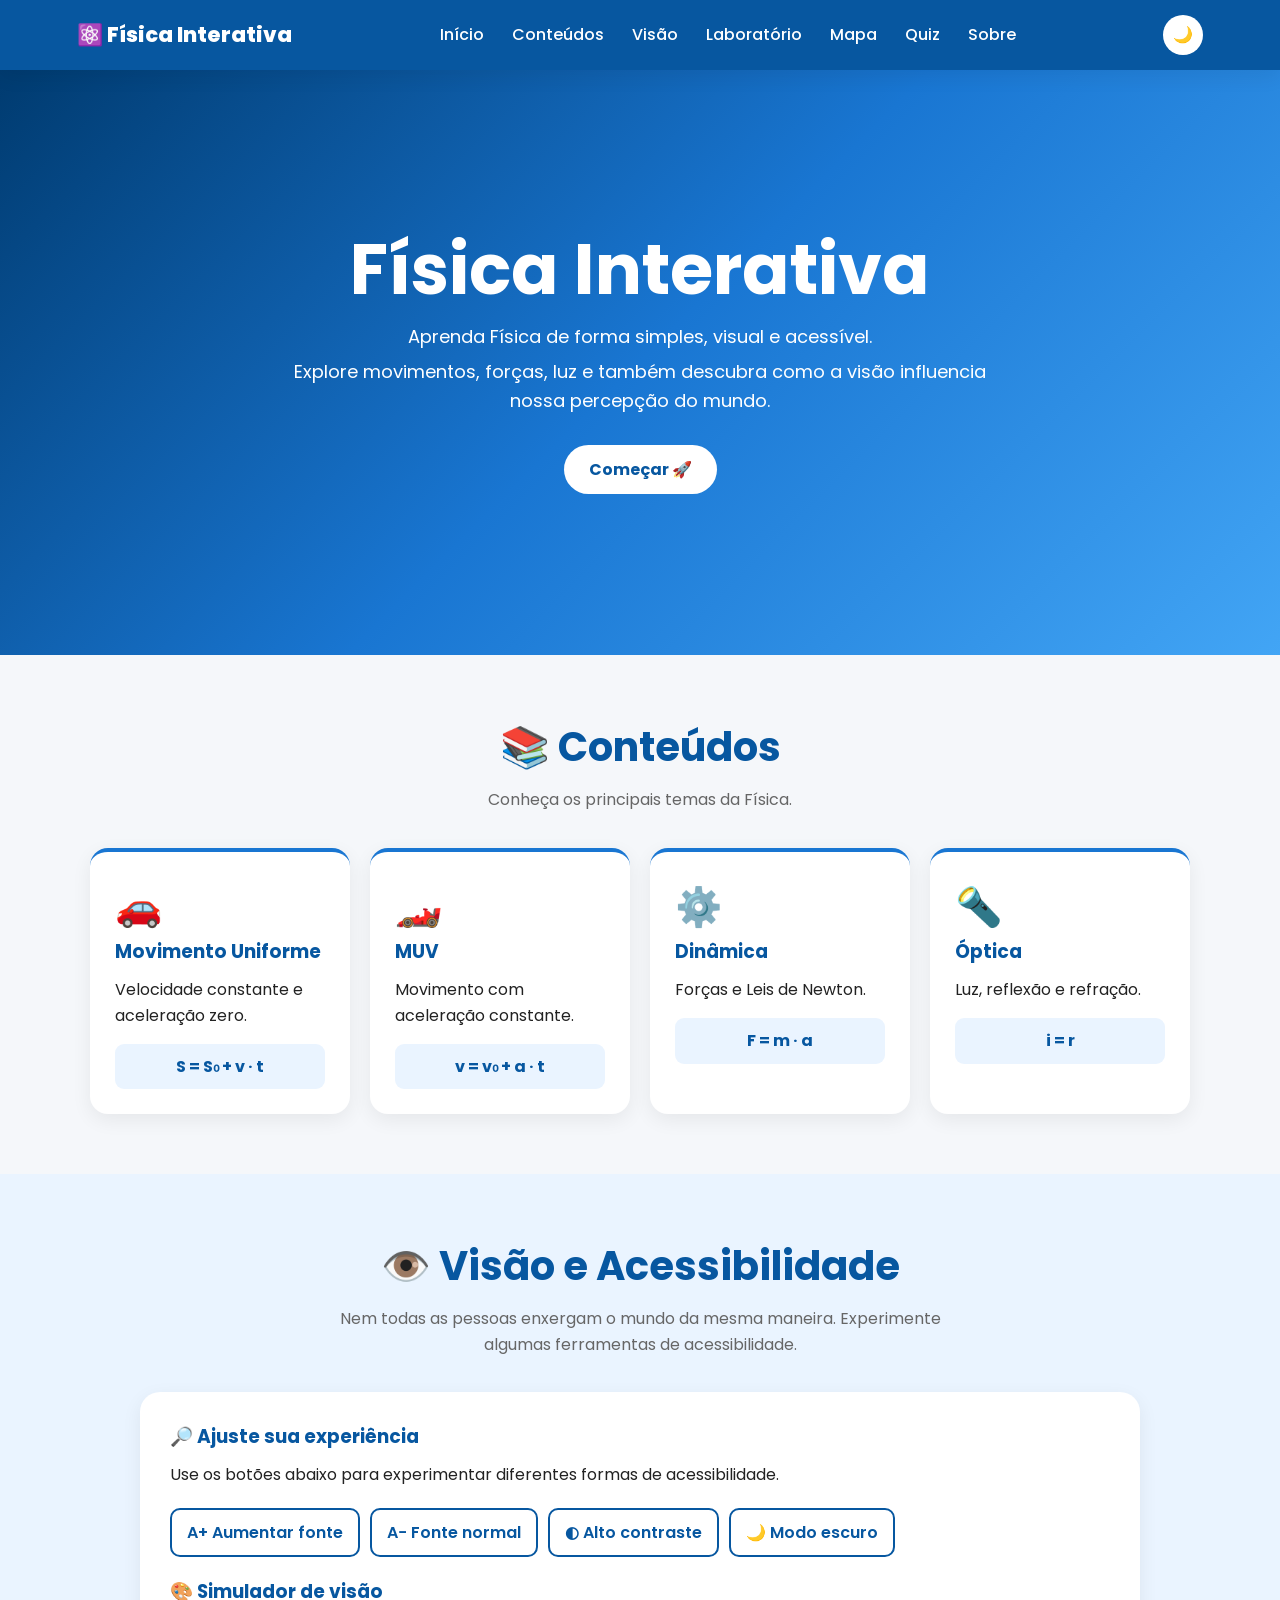
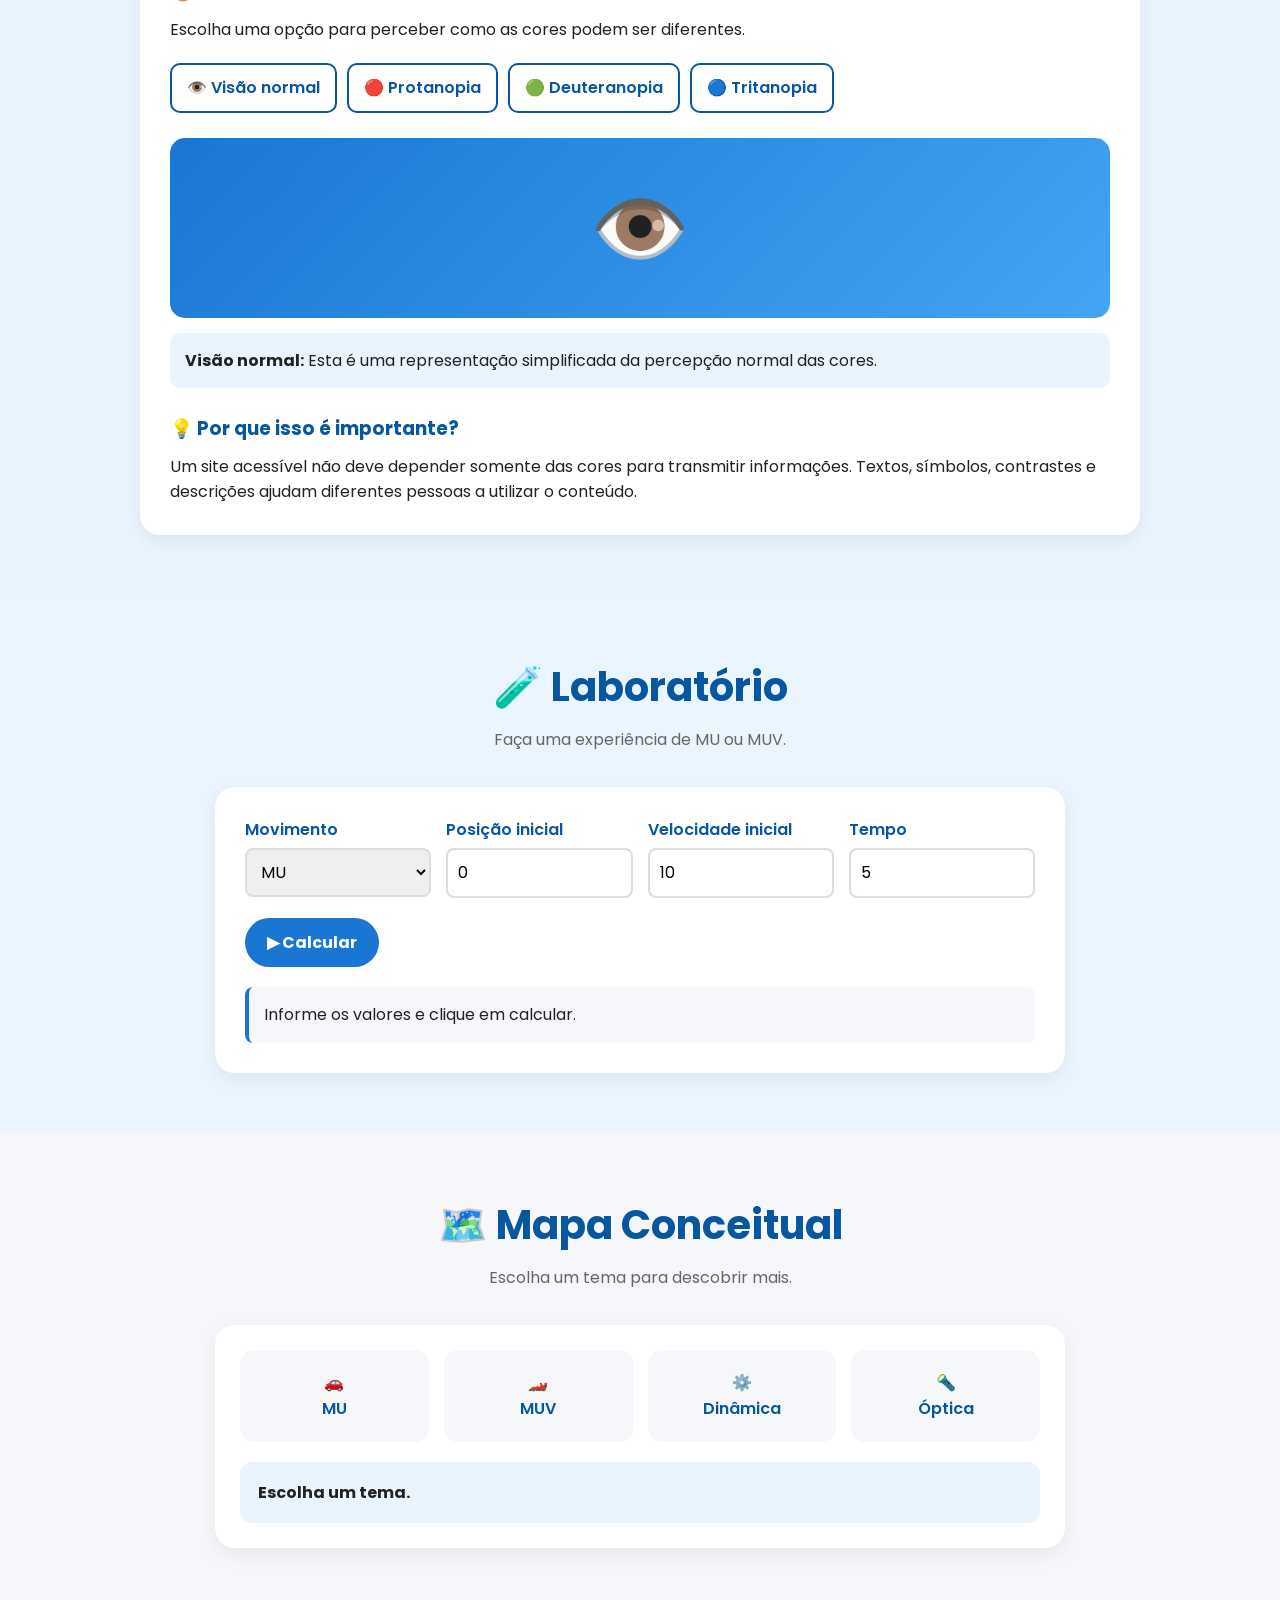
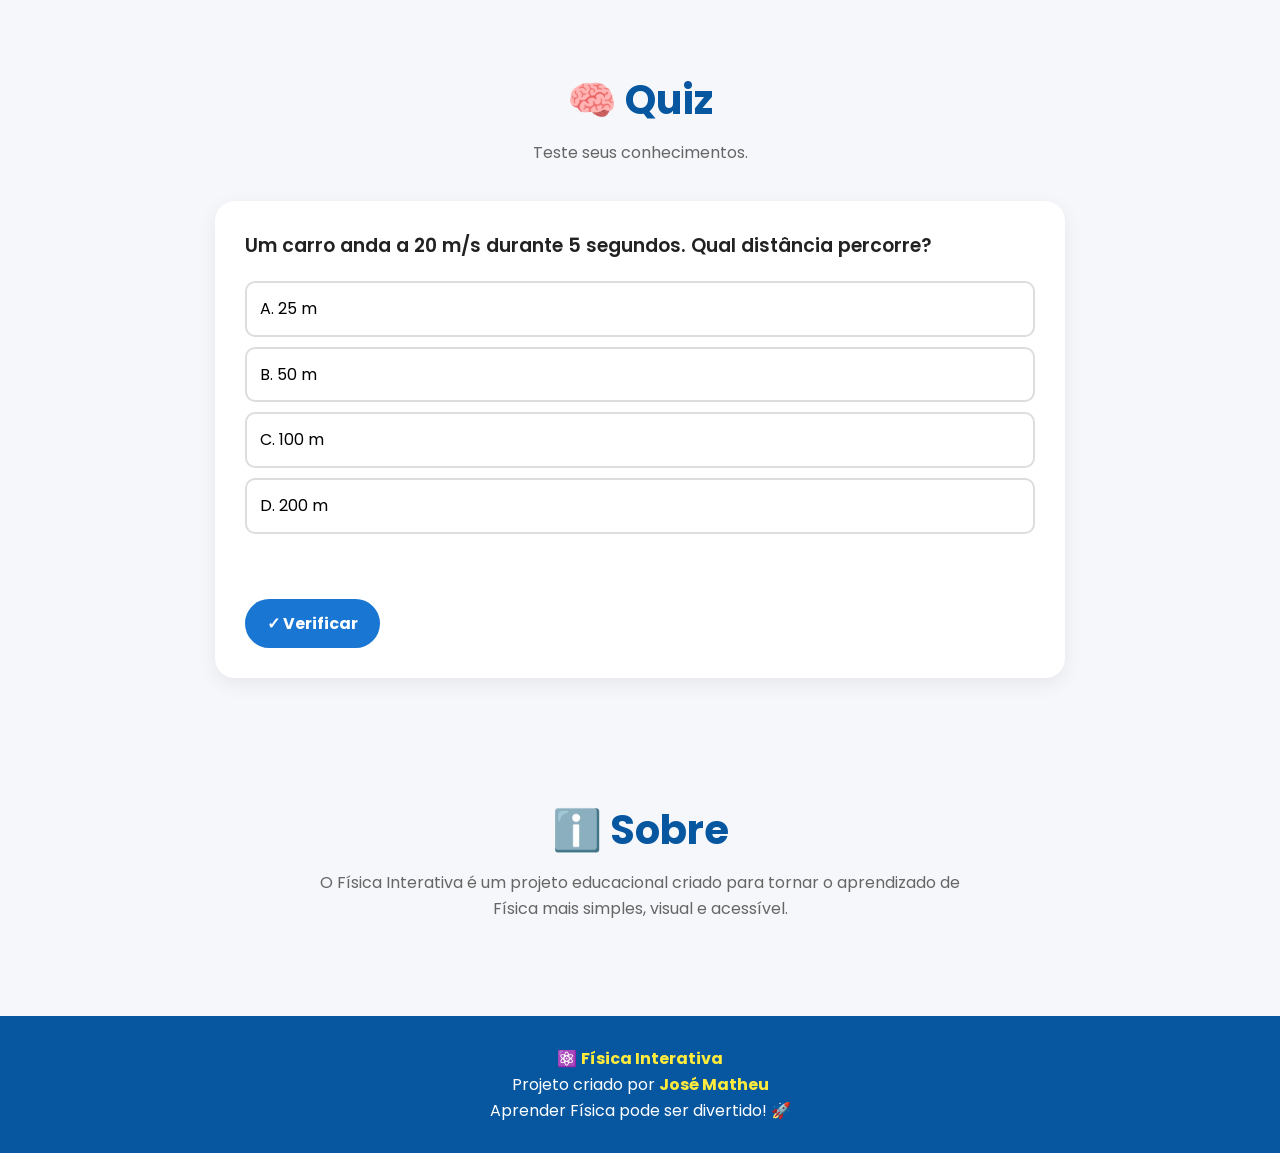
==== commit e68bf58e: "Update index.html" ====
--- a/index.html
+++ b/index.html
@@ -1043,7 +1043,7 @@
 
     <p>
         Projeto criado por
-        <strong>SEU NOME</strong>
+        <strong>José Matheu</strong>
     </p>
 
     <p>
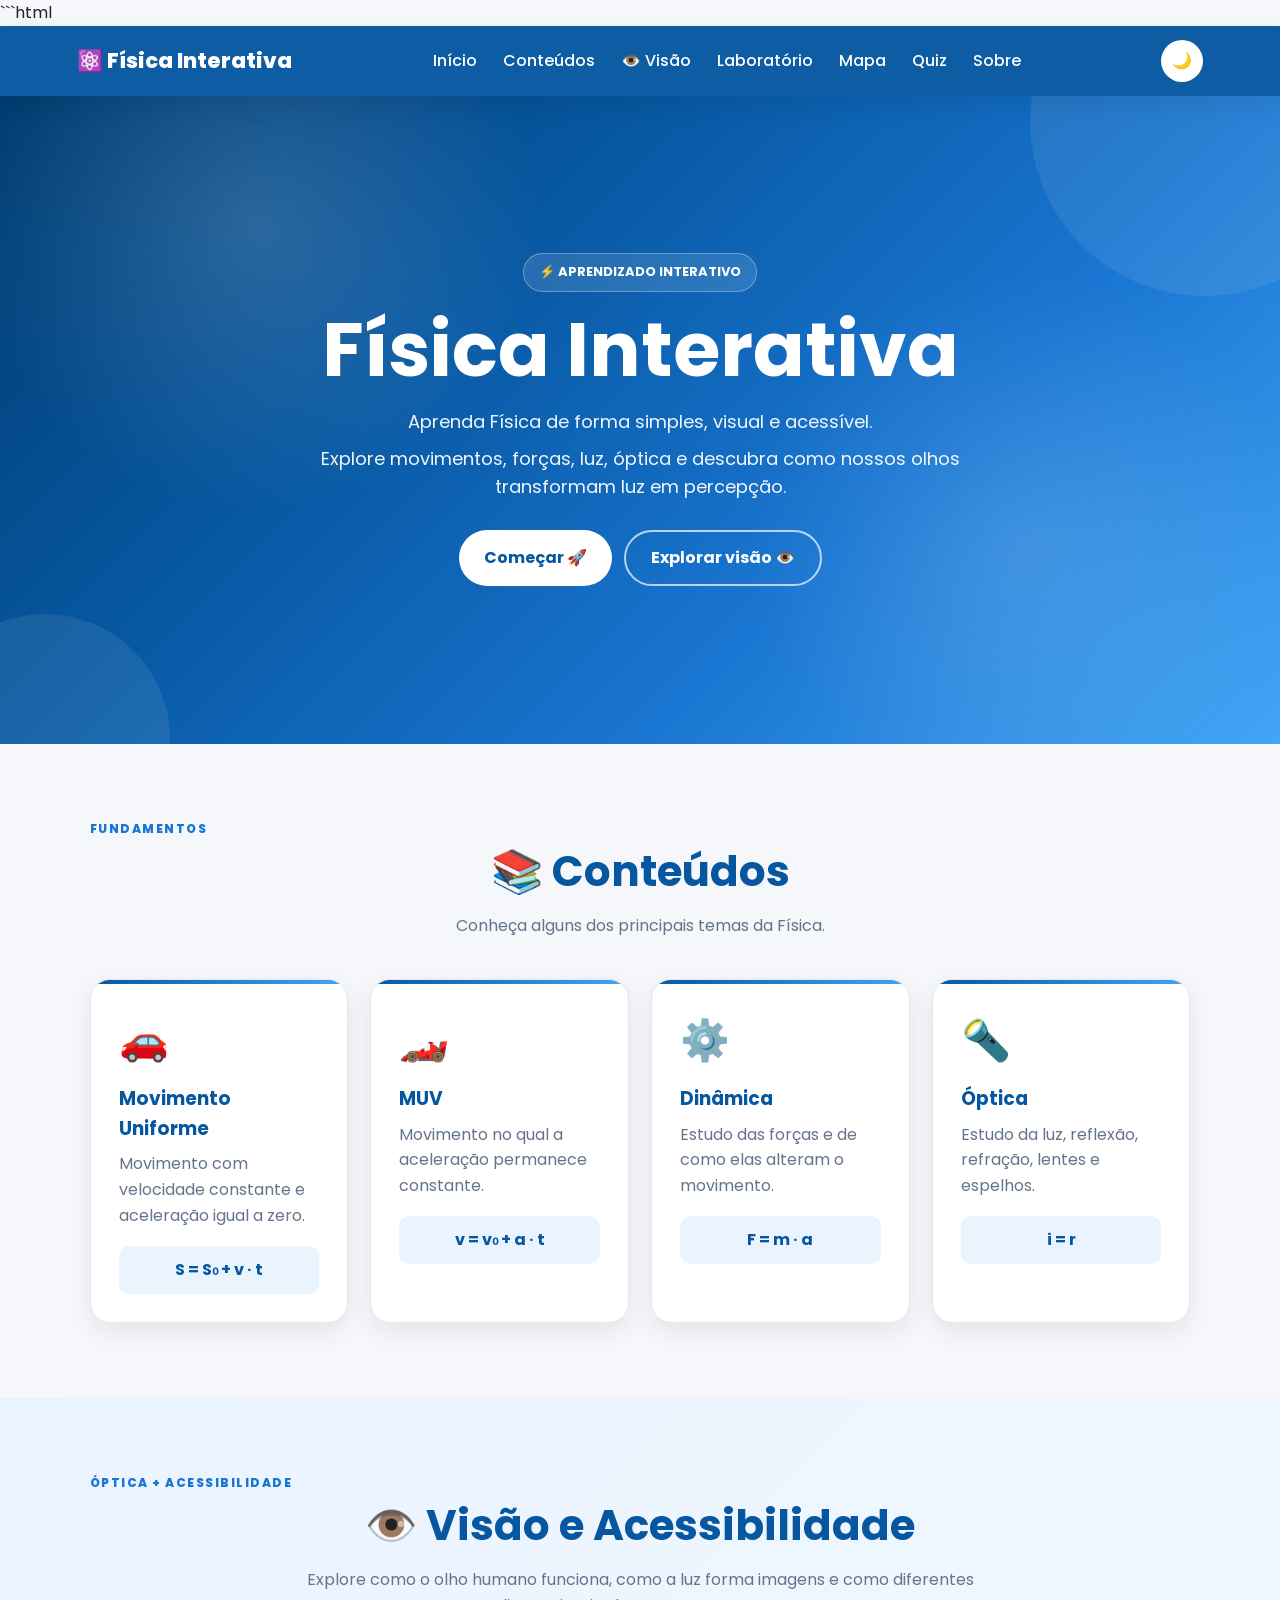
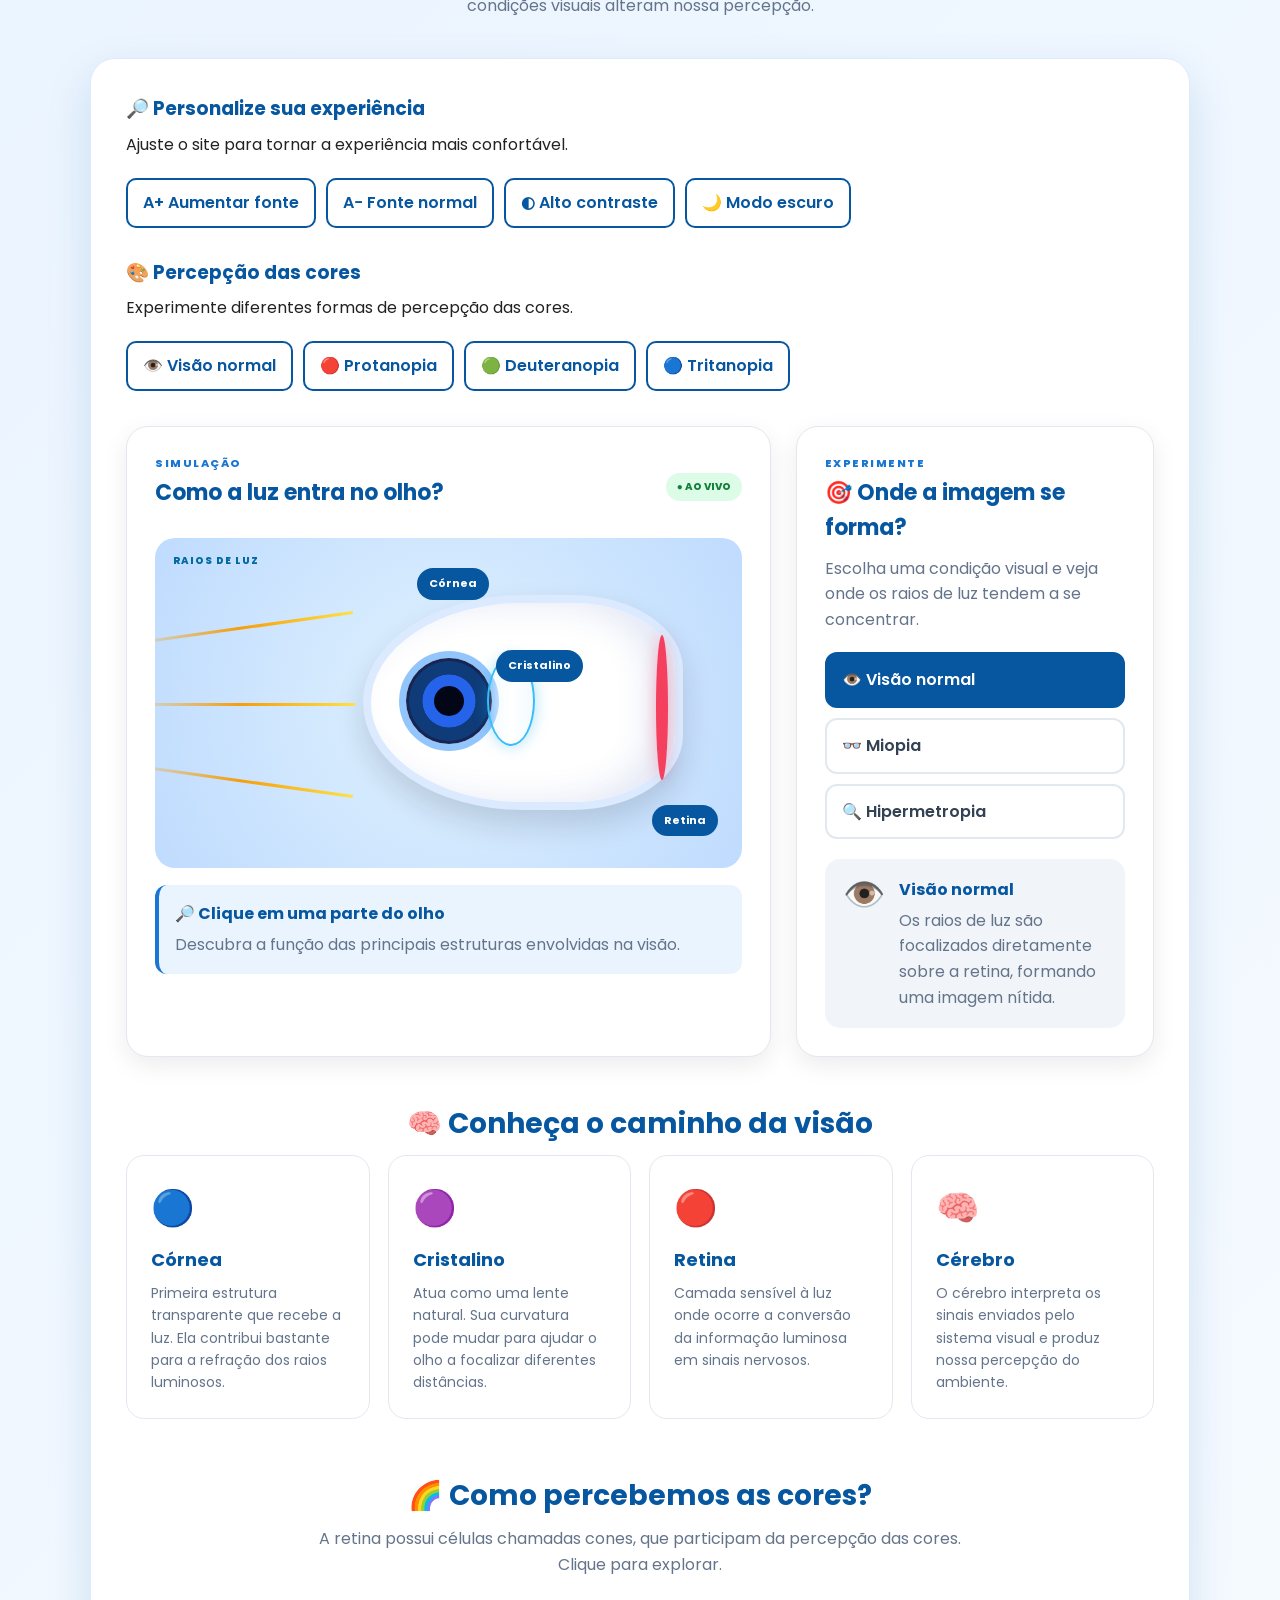
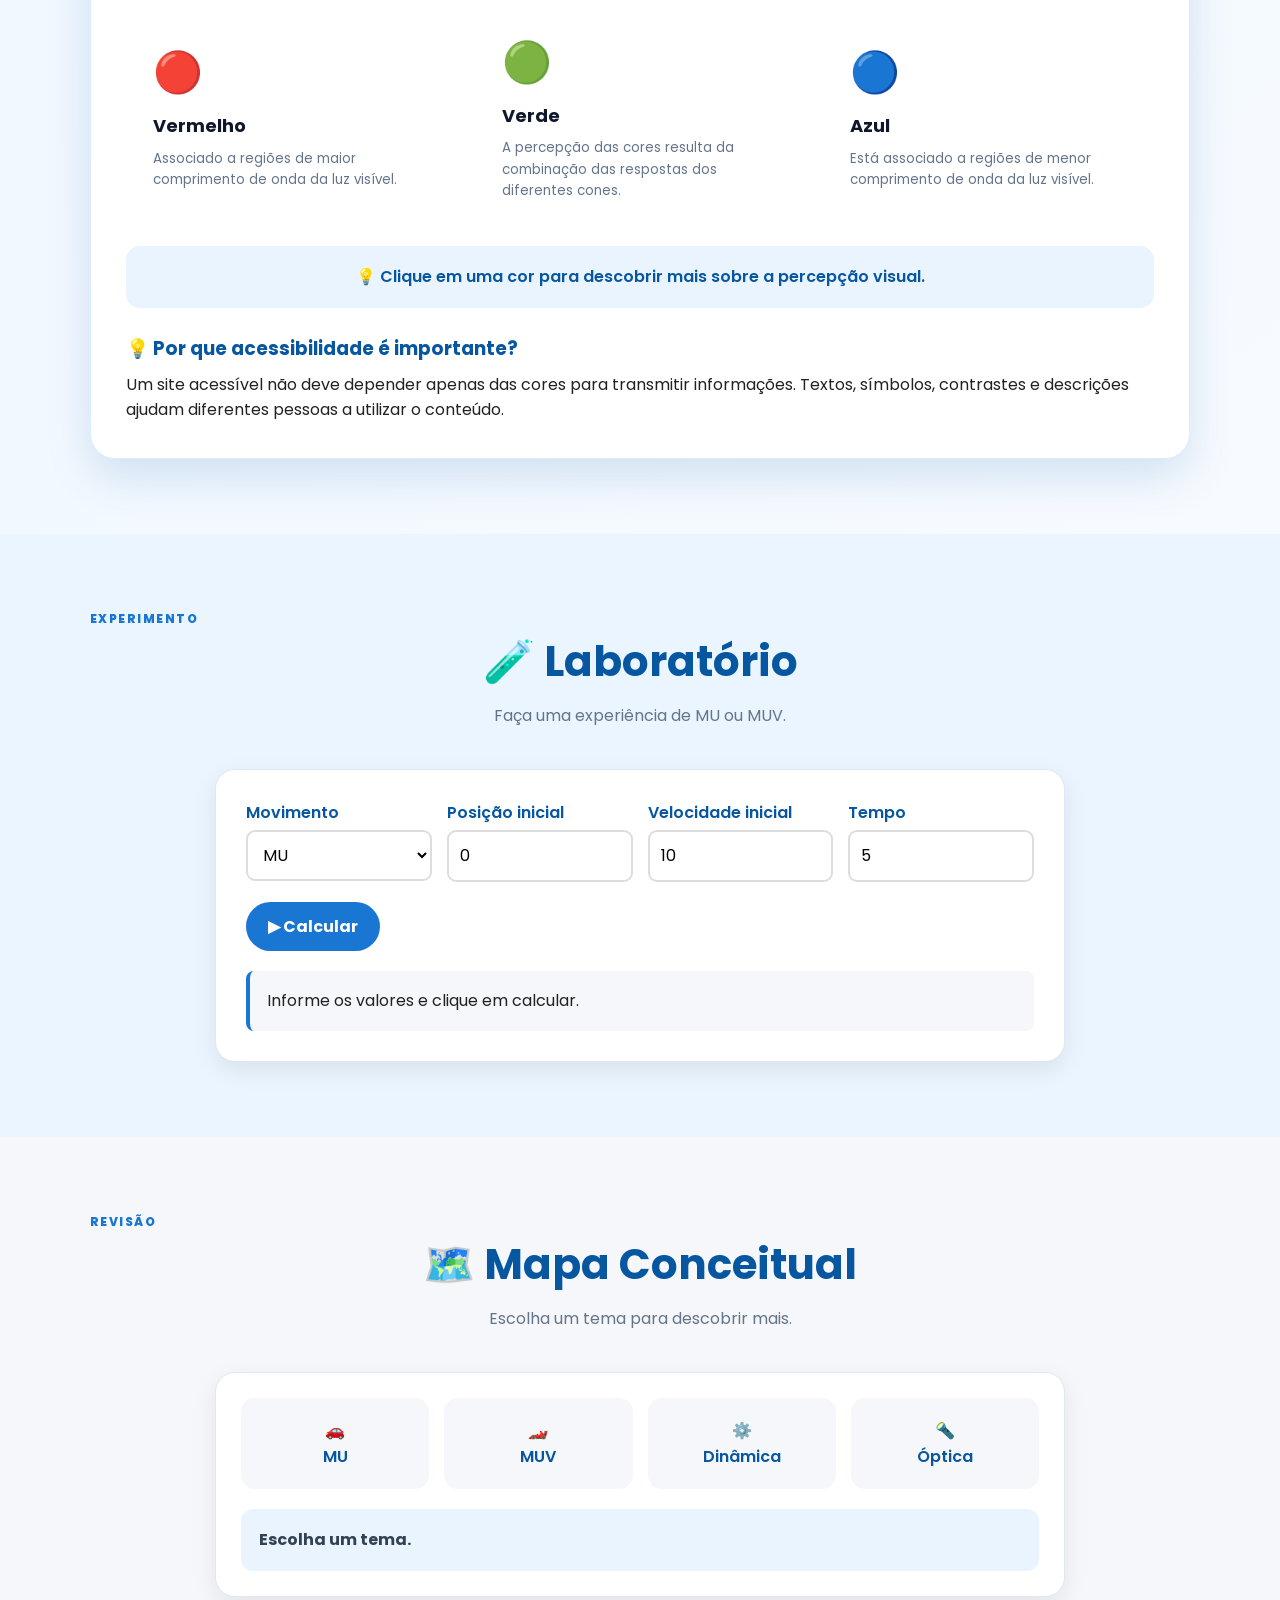
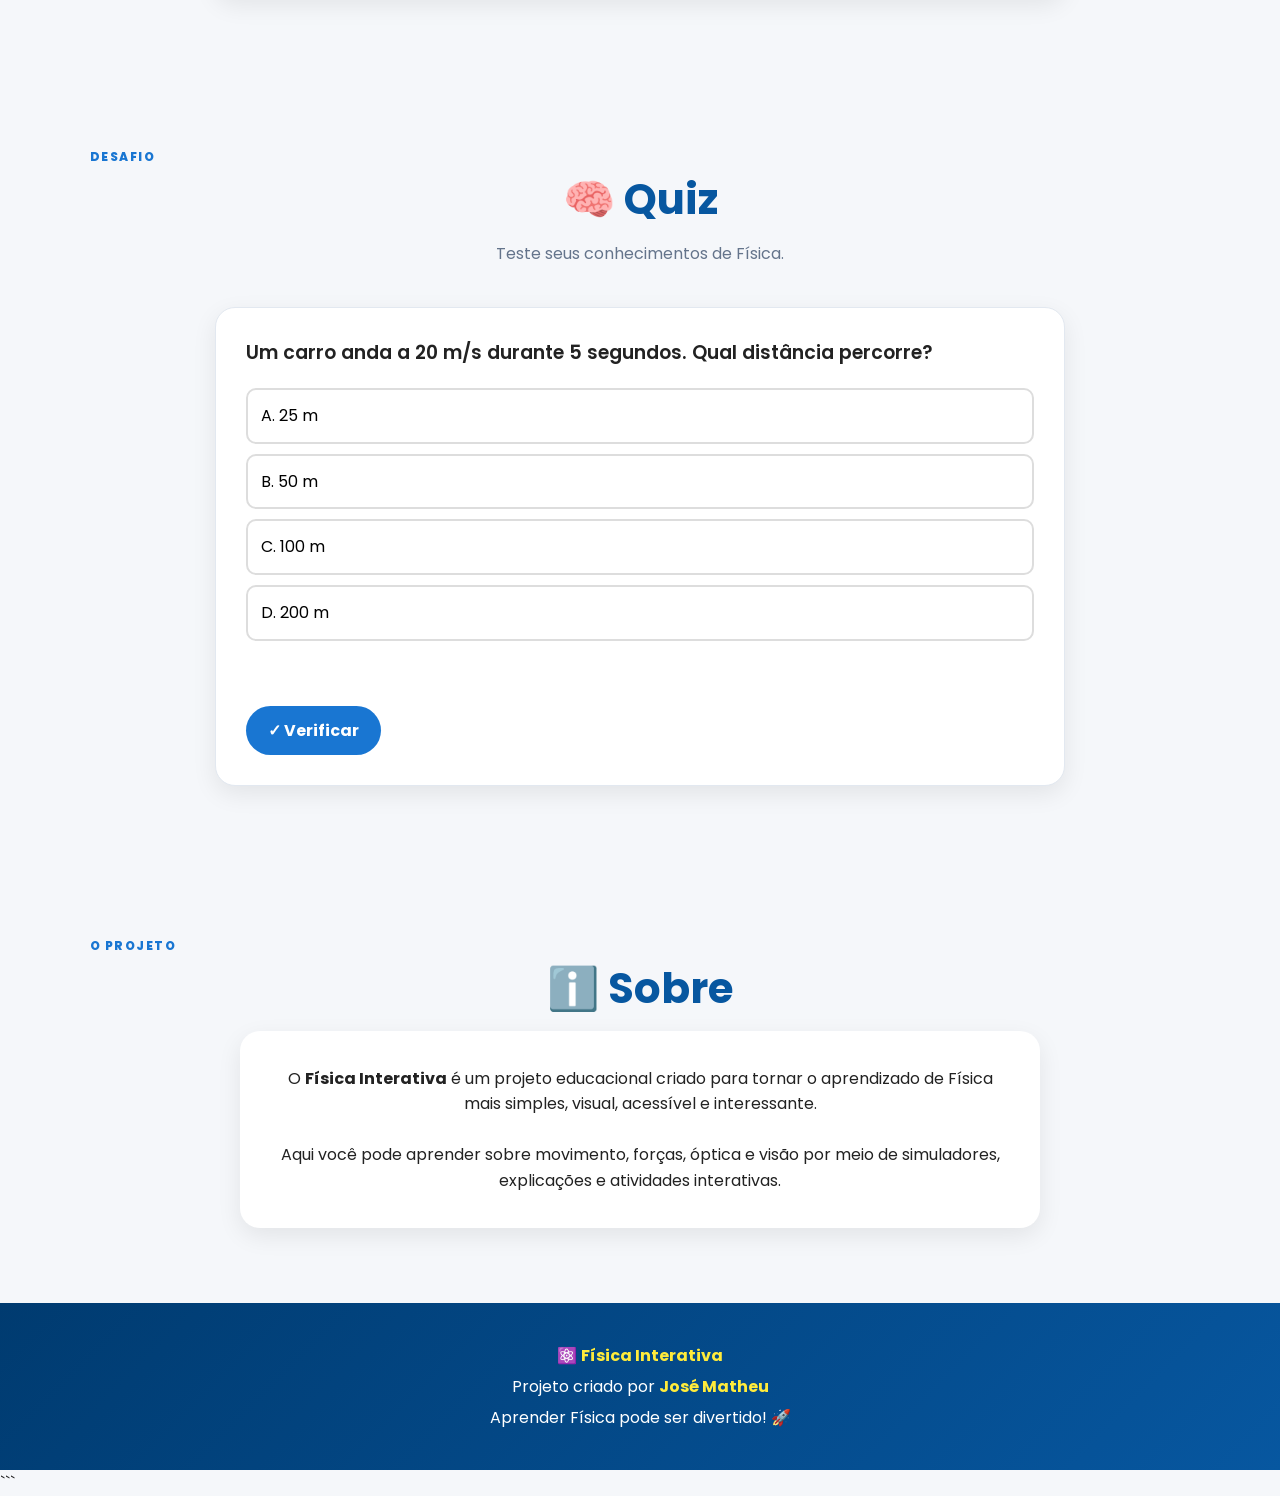
==== commit 063725d1: "Update index.html" ====
--- a/index.html
+++ b/index.html
@@ -1,1643 +1,3673 @@
+```html
 <!DOCTYPE html>
 <html lang="pt-BR">
 
 <head>
-<meta charset="UTF-8">
-<meta name="viewport" content="width=device-width, initial-scale=1.0">
-
-<title>Física Interativa</title>
-
-<link rel="preconnect" href="https://fonts.googleapis.com">
-<link rel="preconnect" href="https://fonts.gstatic.com" crossorigin>
-<link href="https://fonts.googleapis.com/css2?family=Poppins:wght@400;500;600;700;800&display=swap" rel="stylesheet">
-
-<style>
-
-:root{
-    --azul:#0757a0;
-    --azul2:#1976d2;
-    --fundo:#f5f7fa;
-    --branco:#fff;
-    --texto:#222;
-    --suave:#eaf4ff;
-    --verde:#2e7d32;
-    --vermelho:#c62828;
-    --sombra:0 6px 20px #0001;
-}
-
-*{
-    margin:0;
-    padding:0;
-    box-sizing:border-box;
-}
-
-html{
-    scroll-behavior:smooth;
-}
-
-body{
-    font-family:Poppins,sans-serif;
-    background:var(--fundo);
-    color:var(--texto);
-    line-height:1.6;
-}
-
-button,
-input,
-select{
-    font:inherit;
-}
-
-button{
-    cursor:pointer;
-}
-
-a{
-    text-decoration:none;
-    color:inherit;
-}
-
-/* MENU */
-
-header{
-    position:sticky;
-    top:0;
-    z-index:100;
-    background:var(--azul);
-    color:white;
-    min-height:70px;
-    padding:12px 6%;
-    display:flex;
-    align-items:center;
-    justify-content:space-between;
-    box-shadow:var(--sombra);
-}
-
-.logo{
-    font-size:21px;
-    font-weight:800;
-    white-space:nowrap;
-}
-
-nav{
-    display:flex;
-    align-items:center;
-    gap:20px;
-}
-
-nav a{
-    padding:8px 4px;
-    font-weight:500;
-}
-
-nav a:hover{
-    color:#ffeb3b;
-}
-
-.menu-btn{
-    display:none;
-    border:0;
-    background:none;
-    color:white;
-    font-size:28px;
-}
-
-.tema-btn{
-    border:0;
-    border-radius:50%;
-    width:40px;
-    height:40px;
-    background:white;
-}
-
-/* HERO */
-
-.hero{
-    min-height:65vh;
-    display:grid;
-    place-items:center;
-    text-align:center;
-    padding:50px 20px;
-    color:white;
-    background:linear-gradient(135deg,#003b70,#1976d2,#42a5f5);
-}
-
-.hero-content{
-    max-width:750px;
-}
-
-.hero h1{
-    font-size:clamp(40px,8vw,70px);
-    line-height:1.1;
-    margin-bottom:15px;
-}
-
-.hero p{
-    font-size:18px;
-    margin:7px 0;
-}
-
-.btn{
-    display:inline-block;
-    margin-top:22px;
-    padding:12px 25px;
-    border:0;
-    border-radius:30px;
-    background:white;
-    color:var(--azul);
-    font-weight:700;
-}
-
-/* SEÇÕES */
-
-section{
-    padding:60px 7%;
-}
-
-.titulo{
-    text-align:center;
-    color:var(--azul);
-    font-size:clamp(28px,5vw,40px);
-    margin-bottom:8px;
-}
-
-.descricao{
-    max-width:650px;
-    margin:0 auto 35px;
-    text-align:center;
-    color:#666;
-}
-
-/* CARDS */
-
-.cards{
-    max-width:1100px;
-    margin:auto;
-    display:grid;
-    grid-template-columns:repeat(auto-fit,minmax(220px,1fr));
-    gap:20px;
-}
-
-.card{
-    background:var(--branco);
-    padding:25px;
-    border-radius:18px;
-    box-shadow:var(--sombra);
-    border-top:4px solid var(--azul2);
-    transition:.2s;
-}
-
-.card:hover{
-    transform:translateY(-5px);
-}
-
-.card h3{
-    color:var(--azul);
-    margin-bottom:10px;
-}
-
-.icone{
-    font-size:38px;
-}
-
-.formula{
-    margin-top:15px;
-    padding:10px;
-    text-align:center;
-    background:var(--suave);
-    color:var(--azul);
-    border-radius:9px;
-    font-weight:700;
-}
-
-/* ACESSIBILIDADE */
-
-.acessibilidade{
-    background:var(--suave);
-}
-
-.acessibilidade-box{
-    max-width:1000px;
-    margin:auto;
-    background:white;
-    padding:30px;
-    border-radius:20px;
-    box-shadow:var(--sombra);
-}
-
-.acessibilidade-box h3{
-    color:var(--azul);
-    margin-bottom:10px;
-}
-
-.botoes-acessibilidade{
-    display:flex;
-    flex-wrap:wrap;
-    gap:10px;
-    margin:20px 0;
-}
-
-.botoes-acessibilidade button{
-    border:2px solid var(--azul);
-    background:white;
-    color:var(--azul);
-    padding:10px 15px;
-    border-radius:10px;
-    font-weight:600;
-}
-
-.botoes-acessibilidade button:hover,
-.botoes-acessibilidade button.ativo{
-    background:var(--azul);
-    color:white;
-}
-
-/* SIMULADOR DE VISÃO */
-
-.visao{
-    margin-top:25px;
-}
-
-.visao-area{
-    height:180px;
-    display:grid;
-    place-items:center;
-    border-radius:15px;
-    overflow:hidden;
-    background:linear-gradient(135deg,#1976d2,#42a5f5);
-    transition:.3s;
-}
-
-.visao-area .olho{
-    font-size:80px;
-}
-
-.explicacao{
-    margin-top:15px;
-    padding:15px;
-    background:var(--suave);
-    border-radius:10px;
-}
-
-/* LABORATÓRIO */
-
-.laboratorio{
-    background:#eaf5ff;
-}
-
-.simulador,
-.quiz{
-    max-width:850px;
-    margin:auto;
-    background:white;
-    padding:30px;
-    border-radius:20px;
-    box-shadow:var(--sombra);
-}
-
-.controles{
-    display:grid;
-    grid-template-columns:repeat(auto-fit,minmax(160px,1fr));
-    gap:15px;
-}
-
-.campo label{
-    display:block;
-    color:var(--azul);
-    font-weight:600;
-    margin-bottom:5px;
-}
-
-.campo input,
-.campo select{
-    width:100%;
-    padding:10px;
-    border:2px solid #ddd;
-    border-radius:8px;
-}
-
-.btn-azul{
-    margin-top:20px;
-    padding:12px 22px;
-    border:0;
-    border-radius:25px;
-    background:var(--azul2);
-    color:white;
-    font-weight:700;
-}
-
-.resultado{
-    margin-top:20px;
-    padding:15px;
-    background:#f5f7fa;
-    border-left:4px solid var(--azul2);
-    border-radius:8px;
-}
-
-/* MAPA */
-
-.mapa-box{
-    max-width:850px;
-    margin:auto;
-    background:white;
-    padding:25px;
-    border-radius:20px;
-    box-shadow:var(--sombra);
-}
-
-.mapa{
-    display:grid;
-    grid-template-columns:repeat(4,1fr);
-    gap:15px;
-}
-
-.mapa button{
-    border:0;
-    padding:20px;
-    background:#f5f7fa;
-    color:var(--azul);
-    border-radius:14px;
-    font-weight:600;
-}
-
-.mapa button:hover{
-    background:var(--suave);
-}
-
-#resumo{
-    margin-top:20px;
-    padding:18px;
-    background:var(--suave);
-    border-radius:12px;
-}
-
-/* QUIZ */
-
-.pergunta{
-    font-size:19px;
-    font-weight:600;
-    margin-bottom:20px;
-}
-
-.opcoes{
-    display:grid;
-    gap:10px;
-}
-
-.opcao{
-    padding:13px;
-    text-align:left;
-    border:2px solid #ddd;
-    border-radius:10px;
-    background:white;
-}
-
-.opcao:hover{
-    border-color:var(--azul2);
-    background:var(--suave);
-}
-
-.feedback{
-    margin-top:15px;
-    padding:15px;
-    border-radius:10px;
-}
-
-.certo{
-    background:#dff5e3;
-    color:#176525;
-}
-
-.erro{
-    background:#ffe1e1;
-    color:#9b1c1c;
-}
-
-/* RODAPÉ */
-
-footer{
-    padding:30px 20px;
-    background:var(--azul);
-    color:white;
-    text-align:center;
-}
-
-footer strong{
-    color:#ffeb3b;
-}
-
-/* MODO ESCURO */
-
-body.dark{
-    --fundo:#121212;
-    --texto:#eee;
-}
-
-body.dark .card,
-body.dark .acessibilidade-box,
-body.dark .simulador,
-body.dark .quiz,
-body.dark .mapa-box{
-    background:#222;
-    color:white;
-}
-
-body.dark .opcao,
-body.dark .campo input,
-body.dark .campo select{
-    background:#333;
-    color:white;
-    border-color:#555;
-}
-
-body.dark .resultado{
-    background:#333;
-}
-
-body.dark .descricao{
-    color:#ccc;
-}
-
-/* ALTO CONTRASTE */
-
-body.contraste{
-    background:#000;
-    color:#fff;
-}
-
-body.contraste .card,
-body.contraste .acessibilidade-box,
-body.contraste .simulador,
-body.contraste .quiz,
-body.contraste .mapa-box{
-    background:#000;
-    color:#fff;
-    border:2px solid white;
-}
-
-body.contraste .titulo,
-body.contraste h3{
-    color:#fff;
-}
-
-/* VISÃO */
-
-body.protanopia .visao-area{
-    filter:url("#protanopia");
-}
-
-body.deuteranopia .visao-area{
-    filter:sepia(.5) saturate(.7);
-}
-
-body.tritanopia .visao-area{
-    filter:hue-rotate(40deg);
-}
-
-/* FONTE */
-
-body.fonte-grande{
-    font-size:115%;
-}
-
-body.fonte-maior{
-    font-size:130%;
-}
-
-/* MOBILE */
-
-@media(max-width:800px){
-
-    nav{
-        display:none;
-        position:absolute;
-        top:70px;
-        right:15px;
-        width:230px;
-        flex-direction:column;
-        align-items:stretch;
-        gap:0;
-        background:var(--azul);
-        border-radius:0 0 14px 14px;
-        overflow:hidden;
-        box-shadow:var(--sombra);
-    }
-
-    nav.ativo{
-        display:flex;
-    }
-
-    nav a{
-        padding:14px 18px;
-        border-bottom:1px solid #ffffff22;
-    }
-
-    .menu-btn{
-        display:block;
-    }
-
-    .mapa{
-        grid-template-columns:repeat(2,1fr);
-    }
-
-}
-
-@media(max-width:500px){
-
-    header{
-        padding:12px 4%;
-    }
-
-    .logo{
-        font-size:18px;
-    }
-
-    section{
-        padding:45px 5%;
-    }
-
-    .mapa{
-        grid-template-columns:1fr;
-    }
-
-    .simulador,
-    .quiz,
-    .acessibilidade-box{
-        padding:20px;
-    }
-
-}
-
-</style>
+    <meta charset="UTF-8">
+    <meta name="viewport" content="width=device-width, initial-scale=1.0">
+
+    <meta
+        name="description"
+        content="Física Interativa — aprenda Física de forma visual, acessível e interativa."
+    >
+
+    <title>Física Interativa</title>
+
+    <link rel="preconnect" href="https://fonts.googleapis.com">
+    <link rel="preconnect" href="https://fonts.gstatic.com" crossorigin>
+
+    <link
+        href="https://fonts.googleapis.com/css2?family=Poppins:wght@400;500;600;700;800&display=swap"
+        rel="stylesheet"
+    >
+
+    <style>
+
+        /* =====================================================
+           VARIÁVEIS
+        ===================================================== */
+
+        :root {
+            --azul: #0757a0;
+            --azul-escuro: #003b70;
+            --azul2: #1976d2;
+            --azul-claro: #42a5f5;
+
+            --fundo: #f5f7fa;
+            --branco: #ffffff;
+            --texto: #222222;
+            --texto-suave: #64748b;
+
+            --suave: #eaf4ff;
+            --verde: #2e7d32;
+            --vermelho: #c62828;
+            --amarelo: #f59e0b;
+
+            --borda: #e2e8f0;
+
+            --sombra:
+                0 8px 25px rgba(0, 0, 0, 0.08);
+
+            --sombra-forte:
+                0 18px 45px rgba(7, 87, 160, 0.15);
+
+            --raio: 20px;
+        }
+
+
+        /* =====================================================
+           RESET
+        ===================================================== */
+
+        * {
+            margin: 0;
+            padding: 0;
+            box-sizing: border-box;
+        }
+
+        html {
+            scroll-behavior: smooth;
+            scroll-padding-top: 80px;
+        }
+
+        body {
+            font-family: "Poppins", sans-serif;
+            background: var(--fundo);
+            color: var(--texto);
+            line-height: 1.6;
+            transition:
+                background .3s,
+                color .3s;
+        }
+
+        button,
+        input,
+        select {
+            font: inherit;
+        }
+
+        button {
+            cursor: pointer;
+        }
+
+        a {
+            text-decoration: none;
+            color: inherit;
+        }
+
+
+        /* =====================================================
+           HEADER
+        ===================================================== */
+
+        header {
+            position: sticky;
+            top: 0;
+            z-index: 1000;
+
+            min-height: 70px;
+            padding: 12px 6%;
+
+            display: flex;
+            align-items: center;
+            justify-content: space-between;
+            gap: 20px;
+
+            background: rgba(7, 87, 160, .97);
+            color: white;
+
+            box-shadow: var(--sombra);
+            backdrop-filter: blur(12px);
+        }
+
+        .logo {
+            font-size: 21px;
+            font-weight: 800;
+            white-space: nowrap;
+        }
+
+        nav {
+            display: flex;
+            align-items: center;
+            gap: 18px;
+        }
+
+        nav a {
+            position: relative;
+            padding: 8px 4px;
+            font-weight: 500;
+        }
+
+        nav a::after {
+            content: "";
+            position: absolute;
+            left: 0;
+            bottom: 2px;
+
+            width: 0;
+            height: 2px;
+
+            background: #ffeb3b;
+            transition: width .2s;
+        }
+
+        nav a:hover::after {
+            width: 100%;
+        }
+
+        nav a:hover {
+            color: #ffeb3b;
+        }
+
+        .menu-btn {
+            display: none;
+
+            border: 0;
+            background: transparent;
+            color: white;
+
+            font-size: 28px;
+        }
+
+        .tema-btn {
+            flex-shrink: 0;
+
+            width: 42px;
+            height: 42px;
+
+            border: 0;
+            border-radius: 50%;
+
+            background: white;
+
+            transition: transform .2s;
+        }
+
+        .tema-btn:hover {
+            transform: rotate(15deg) scale(1.05);
+        }
+
+
+        /* =====================================================
+           HERO
+        ===================================================== */
+
+        .hero {
+            min-height: 72vh;
+
+            display: grid;
+            place-items: center;
+
+            text-align: center;
+
+            padding: 70px 20px;
+
+            color: white;
+
+            background:
+                radial-gradient(
+                    circle at 20% 20%,
+                    rgba(255,255,255,.15),
+                    transparent 25%
+                ),
+                radial-gradient(
+                    circle at 80% 70%,
+                    rgba(255,255,255,.12),
+                    transparent 25%
+                ),
+                linear-gradient(
+                    135deg,
+                    #003b70,
+                    #0757a0,
+                    #1976d2,
+                    #42a5f5
+                );
+
+            position: relative;
+            overflow: hidden;
+        }
+
+        .hero::before,
+        .hero::after {
+            content: "";
+            position: absolute;
+
+            border-radius: 50%;
+
+            background: rgba(255,255,255,.08);
+        }
+
+        .hero::before {
+            width: 350px;
+            height: 350px;
+            top: -150px;
+            right: -100px;
+        }
+
+        .hero::after {
+            width: 250px;
+            height: 250px;
+            bottom: -120px;
+            left: -80px;
+        }
+
+        .hero-content {
+            position: relative;
+            z-index: 2;
+
+            max-width: 820px;
+        }
+
+        .hero-badge {
+            display: inline-block;
+
+            margin-bottom: 18px;
+
+            padding: 8px 15px;
+
+            border: 1px solid rgba(255,255,255,.3);
+            border-radius: 30px;
+
+            background: rgba(255,255,255,.12);
+
+            font-size: 13px;
+            font-weight: 700;
+        }
+
+        .hero h1 {
+            font-size: clamp(42px, 8vw, 76px);
+            line-height: 1.05;
+            margin-bottom: 18px;
+        }
+
+        .hero p {
+            font-size: 18px;
+            margin: 8px auto;
+            max-width: 700px;
+            color: rgba(255,255,255,.94);
+        }
+
+        .hero-buttons {
+            display: flex;
+            justify-content: center;
+            flex-wrap: wrap;
+            gap: 12px;
+            margin-top: 28px;
+        }
+
+        .btn {
+            display: inline-flex;
+            align-items: center;
+            justify-content: center;
+
+            padding: 13px 25px;
+
+            border: 0;
+            border-radius: 30px;
+
+            background: white;
+            color: var(--azul);
+
+            font-weight: 700;
+
+            transition: .2s;
+        }
+
+        .btn:hover {
+            transform: translateY(-3px);
+            box-shadow: 0 10px 25px rgba(0,0,0,.18);
+        }
+
+        .btn-outline {
+            background: transparent;
+            color: white;
+            border: 2px solid rgba(255,255,255,.7);
+        }
+
+
+        /* =====================================================
+           SEÇÕES
+        ===================================================== */
+
+        section {
+            padding: 75px 7%;
+        }
+
+        .titulo {
+            text-align: center;
+
+            color: var(--azul);
+
+            font-size: clamp(28px, 5vw, 42px);
+
+            margin-bottom: 8px;
+        }
+
+        .descricao {
+            max-width: 700px;
+
+            margin: 0 auto 40px;
+
+            text-align: center;
+
+            color: var(--texto-suave);
+        }
+
+        .section-tag {
+            display: inline-block;
+
+            color: var(--azul2);
+
+            font-size: 12px;
+            font-weight: 800;
+
+            letter-spacing: 1.5px;
+        }
+
+
+        /* =====================================================
+           CARDS DE CONTEÚDO
+        ===================================================== */
+
+        .cards {
+            max-width: 1150px;
+
+            margin: auto;
+
+            display: grid;
+
+            grid-template-columns:
+                repeat(auto-fit, minmax(220px, 1fr));
+
+            gap: 22px;
+        }
+
+        .card {
+            position: relative;
+
+            background: var(--branco);
+
+            padding: 28px;
+
+            border-radius: var(--raio);
+
+            box-shadow: var(--sombra);
+
+            border: 1px solid var(--borda);
+
+            overflow: hidden;
+
+            transition: .25s;
+        }
+
+        .card::before {
+            content: "";
+
+            position: absolute;
+
+            top: 0;
+            left: 0;
+
+            width: 100%;
+            height: 4px;
+
+            background:
+                linear-gradient(
+                    90deg,
+                    var(--azul),
+                    var(--azul-claro)
+                );
+        }
+
+        .card:hover {
+            transform: translateY(-7px);
+            box-shadow: var(--sombra-forte);
+        }
+
+        .card h3 {
+            color: var(--azul);
+            margin: 12px 0 8px;
+        }
+
+        .card p {
+            color: var(--texto-suave);
+        }
+
+        .icone {
+            font-size: 40px;
+        }
+
+        .formula {
+            margin-top: 18px;
+
+            padding: 11px;
+
+            text-align: center;
+
+            background: var(--suave);
+
+            color: var(--azul);
+
+            border-radius: 10px;
+
+            font-weight: 700;
+        }
+
+
+        /* =====================================================
+           VISÃO E ACESSIBILIDADE
+        ===================================================== */
+
+        .acessibilidade {
+            background:
+                linear-gradient(
+                    135deg,
+                    #eaf4ff,
+                    #f7fbff
+                );
+        }
+
+        .acessibilidade-box {
+            max-width: 1100px;
+
+            margin: auto;
+
+            background: white;
+
+            padding: 35px;
+
+            border-radius: 25px;
+
+            box-shadow: var(--sombra-forte);
+
+            border: 1px solid #dcecff;
+        }
+
+        .acessibilidade-box h3 {
+            color: var(--azul);
+            margin-bottom: 8px;
+        }
+
+        .botoes-acessibilidade {
+            display: flex;
+            flex-wrap: wrap;
+            gap: 10px;
+
+            margin: 20px 0 30px;
+        }
+
+        .botoes-acessibilidade button {
+            border: 2px solid var(--azul);
+
+            background: white;
+
+            color: var(--azul);
+
+            padding: 10px 15px;
+
+            border-radius: 10px;
+
+            font-weight: 600;
+
+            transition: .2s;
+        }
+
+        .botoes-acessibilidade button:hover,
+        .botoes-acessibilidade button.ativo {
+            background: var(--azul);
+            color: white;
+            transform: translateY(-2px);
+        }
+
+
+        /* =====================================================
+           NOVA ÁREA DE VISÃO
+        ===================================================== */
+
+        .visao-interativa {
+            margin-top: 35px;
+        }
+
+        .visao-grid {
+            display: grid;
+
+            grid-template-columns:
+                1.35fr .75fr;
+
+            gap: 25px;
+        }
+
+        .olho-card,
+        .controle-visao {
+            background: white;
+
+            padding: 28px;
+
+            border-radius: 22px;
+
+            box-shadow: var(--sombra);
+
+            border: 1px solid var(--borda);
+        }
+
+        .card-top {
+            display: flex;
+            align-items: center;
+            justify-content: space-between;
+
+            gap: 15px;
+
+            margin-bottom: 20px;
+        }
+
+        .card-top h3,
+        .controle-visao h3 {
+            color: var(--azul);
+            font-size: 22px;
+        }
+
+        .mini-label {
+            display: block;
+
+            color: var(--azul2);
+
+            font-size: 11px;
+            font-weight: 800;
+
+            letter-spacing: 1.5px;
+
+            margin-bottom: 3px;
+        }
+
+        .status {
+            padding: 6px 11px;
+
+            border-radius: 20px;
+
+            background: #dcfce7;
+
+            color: #15803d;
+
+            font-size: 10px;
+            font-weight: 800;
+
+            white-space: nowrap;
+        }
+
+
+        /* =====================================================
+           SIMULAÇÃO DO OLHO
+        ===================================================== */
+
+        .olho-simulacao {
+            height: 330px;
+
+            position: relative;
+
+            overflow: hidden;
+
+            border-radius: 20px;
+
+            background:
+                radial-gradient(
+                    circle at center,
+                    #e0f2fe,
+                    #bfdbfe
+                );
+        }
+
+        .olho-simulacao::after {
+            content: "RAIOS DE LUZ";
+
+            position: absolute;
+
+            left: 18px;
+            top: 15px;
+
+            color: #0369a1;
+
+            font-size: 10px;
+            font-weight: 800;
+
+            letter-spacing: 1px;
+        }
+
+        .olho-real {
+            position: absolute;
+
+            width: 320px;
+            height: 215px;
+
+            right: 10%;
+            top: 57px;
+
+            background: white;
+
+            border: 8px solid #dbeafe;
+
+            border-radius:
+                65% 45% 45% 65%;
+
+            box-shadow:
+                inset -25px 0 35px rgba(30,64,175,.12),
+                0 15px 30px rgba(15,23,42,.15);
+
+            transition: .4s;
+        }
+
+        .iris {
+            position: absolute;
+
+            width: 86px;
+            height: 86px;
+
+            left: 35px;
+            top: 55px;
+
+            border-radius: 50%;
+
+            background:
+                radial-gradient(
+                    circle,
+                    #020617 0 18%,
+                    #2563eb 19% 43%,
+                    #0f3b78 44% 65%,
+                    #172554 66%
+                );
+
+            box-shadow:
+                0 0 0 7px #93c5fd;
+        }
+
+        .pupila {
+            position: absolute;
+
+            width: 30px;
+            height: 30px;
+
+            left: 50%;
+            top: 50%;
+
+            transform:
+                translate(-50%, -50%);
+
+            background: #020617;
+
+            border-radius: 50%;
+        }
+
+        .cristalino {
+            position: absolute;
+
+            left: 116px;
+            top: 53px;
+
+            width: 48px;
+            height: 90px;
+
+            border-radius: 50%;
+
+            background:
+                linear-gradient(
+                    90deg,
+                    rgba(125,211,252,.1),
+                    rgba(255,255,255,.9),
+                    rgba(125,211,252,.1)
+                );
+
+            border: 2px solid #38bdf8;
+
+            box-shadow:
+                0 0 15px rgba(14,165,233,.35);
+        }
+
+        .retina {
+            position: absolute;
+
+            right: 7px;
+            top: 32px;
+
+            width: 12px;
+            height: 145px;
+
+            border-radius: 50%;
+
+            background: #f43f5e;
+
+            box-shadow:
+                0 0 15px rgba(244,63,94,.4);
+        }
+
+        .raio {
+            position: absolute;
+
+            left: -30px;
+
+            width: 230px;
+            height: 3px;
+
+            z-index: 5;
+
+            background:
+                linear-gradient(
+                    90deg,
+                    transparent,
+                    #f59e0b,
+                    #fde047
+                );
+
+            transform-origin: left center;
+
+            animation:
+                luz 2.3s infinite linear;
+        }
+
+        .raio-1 {
+            top: 105px;
+            transform: rotate(-8deg);
+        }
+
+        .raio-2 {
+            top: 165px;
+            animation-delay: .35s;
+        }
+
+        .raio-3 {
+            top: 225px;
+            transform: rotate(8deg);
+            animation-delay: .7s;
+        }
+
+        @keyframes luz {
+            0% {
+                opacity: 0;
+                transform:
+                    translateX(-20px)
+                    scaleX(.5);
+            }
+
+            35% {
+                opacity: 1;
+            }
+
+            100% {
+                opacity: 0;
+                transform:
+                    translateX(150px)
+                    scaleX(1);
+            }
+        }
+
+
+        /* =====================================================
+           LABELS DO OLHO
+        ===================================================== */
+
+        .parte-olho {
+            position: absolute;
+
+            z-index: 20;
+
+            border: 0;
+
+            padding: 7px 12px;
+
+            border-radius: 20px;
+
+            background: var(--azul);
+
+            color: white;
+
+            font-size: 11px;
+            font-weight: 700;
+
+            transition: .2s;
+        }
+
+        .parte-olho:hover {
+            background: var(--azul2);
+            transform: scale(1.06);
+        }
+
+        .label-cornea {
+            right: 43%;
+            top: 30px;
+        }
+
+        .label-cristalino {
+            right: 27%;
+            top: 112px;
+        }
+
+        .label-retina {
+            right: 4%;
+            bottom: 32px;
+        }
+
+        .explicacao-olho {
+            margin-top: 17px;
+
+            padding: 16px;
+
+            background: var(--suave);
+
+            border-left: 4px solid var(--azul2);
+
+            border-radius: 12px;
+
+            color: var(--texto-suave);
+        }
+
+        .explicacao-olho strong {
+            color: var(--azul);
+        }
+
+        .explicacao-olho p {
+            margin-top: 5px;
+        }
+
+
+        /* =====================================================
+           CONTROLE DE VISÃO
+        ===================================================== */
+
+        .controle-visao > p {
+            color: var(--texto-suave);
+            margin: 10px 0 20px;
+        }
+
+        .condicoes {
+            display: grid;
+            gap: 10px;
+        }
+
+        .condicao {
+            width: 100%;
+
+            padding: 13px 15px;
+
+            text-align: left;
+
+            border: 2px solid var(--borda);
+
+            background: white;
+
+            border-radius: 12px;
+
+            color: #334155;
+
+            font-weight: 600;
+
+            transition: .2s;
+        }
+
+        .condicao:hover {
+            border-color: var(--azul2);
+        }
+
+        .condicao.ativo {
+            background: var(--azul);
+            border-color: var(--azul);
+            color: white;
+        }
+
+        .resultado-visao {
+            margin-top: 20px;
+
+            padding: 18px;
+
+            display: flex;
+            gap: 14px;
+            align-items: flex-start;
+
+            border-radius: 15px;
+
+            background: #f1f5f9;
+        }
+
+        .resultado-icone {
+            font-size: 34px;
+            line-height: 1;
+        }
+
+        .resultado-visao strong {
+            color: var(--azul);
+        }
+
+        .resultado-visao p {
+            margin-top: 5px;
+            color: var(--texto-suave);
+        }
+
+
+        /* =====================================================
+           ANATOMIA
+        ===================================================== */
+
+        .anatomia {
+            margin-top: 45px;
+        }
+
+        .subtitulo-visao {
+            text-align: center;
+
+            color: var(--azul);
+
+            font-size: 28px;
+
+            margin-bottom: 25px;
+        }
+
+        .partes-grid {
+            display: grid;
+
+            grid-template-columns:
+                repeat(4, 1fr);
+
+            gap: 18px;
+        }
+
+        .parte-card {
+            padding: 24px;
+
+            background: white;
+
+            border: 1px solid var(--borda);
+
+            border-radius: 18px;
+
+            transition: .25s;
+        }
+
+        .parte-card:hover {
+            transform: translateY(-6px);
+
+            box-shadow: var(--sombra);
+        }
+
+        .parte-icon {
+            font-size: 35px;
+            margin-bottom: 10px;
+        }
+
+        .parte-card h4 {
+            color: var(--azul);
+            font-size: 18px;
+            margin-bottom: 7px;
+        }
+
+        .parte-card p {
+            color: var(--texto-suave);
+            font-size: 14px;
+        }
+
+
+        /* =====================================================
+           CORES
+        ===================================================== */
+
+        .cores-visao {
+            margin-top: 55px;
+        }
+
+        .cores-intro {
+            text-align: center;
+            max-width: 650px;
+            margin: 0 auto 25px;
+            color: var(--texto-suave);
+        }
+
+        .cores-grid {
+            display: grid;
+
+            grid-template-columns:
+                repeat(3, 1fr);
+
+            gap: 18px;
+        }
+
+        .cor-card {
+            padding: 25px;
+
+            border: 2px solid transparent;
+
+            border-radius: 18px;
+
+            background: white;
+
+            text-align: left;
+
+            transition: .25s;
+        }
+
+        .cor-card:hover {
+            transform: translateY(-5px);
+        }
+
+        .cor-card span {
+            display: block;
+
+            font-size: 40px;
+
+            margin-bottom: 8px;
+        }
+
+        .cor-card strong {
+            display: block;
+
+            color: #0f172a;
+
+            font-size: 18px;
+        }
+
+        .cor-card small {
+            display: block;
+
+            color: var(--texto-suave);
+
+            margin-top: 7px;
+        }
+
+        .cor-card.vermelho:hover {
+            border-color: #ef4444;
+        }
+
+        .cor-card.verde:hover {
+            border-color: #22c55e;
+        }
+
+        .cor-card.azul:hover {
+            border-color: #3b82f6;
+        }
+
+        .cor-info {
+            margin-top: 18px;
+
+            padding: 18px;
+
+            border-radius: 14px;
+
+            background: var(--suave);
+
+            color: var(--azul);
+
+            font-weight: 600;
+
+            text-align: center;
+        }
+
+
+        /* =====================================================
+           LABORATÓRIO
+        ===================================================== */
+
+        .laboratorio {
+            background: #eaf5ff;
+        }
+
+        .simulador,
+        .quiz {
+            max-width: 850px;
+
+            margin: auto;
+
+            background: white;
+
+            padding: 30px;
+
+            border-radius: 20px;
+
+            box-shadow: var(--sombra);
+
+            border: 1px solid var(--borda);
+        }
+
+        .controles {
+            display: grid;
+
+            grid-template-columns:
+                repeat(auto-fit, minmax(160px, 1fr));
+
+            gap: 15px;
+        }
+
+        .campo label {
+            display: block;
+
+            color: var(--azul);
+
+            font-weight: 600;
+
+            margin-bottom: 5px;
+        }
+
+        .campo input,
+        .campo select {
+            width: 100%;
+
+            padding: 11px;
+
+            border: 2px solid #ddd;
+
+            border-radius: 9px;
+
+            background: white;
+        }
+
+        .campo input:focus,
+        .campo select:focus {
+            outline: 3px solid rgba(25,118,210,.15);
+            border-color: var(--azul2);
+        }
+
+        .btn-azul {
+            margin-top: 20px;
+
+            padding: 12px 22px;
+
+            border: 0;
+
+            border-radius: 25px;
+
+            background: var(--azul2);
+
+            color: white;
+
+            font-weight: 700;
+
+            transition: .2s;
+        }
+
+        .btn-azul:hover {
+            background: var(--azul);
+            transform: translateY(-2px);
+        }
+
+        .resultado {
+            margin-top: 20px;
+
+            padding: 17px;
+
+            background: #f5f7fa;
+
+            border-left: 4px solid var(--azul2);
+
+            border-radius: 8px;
+        }
+
+
+        /* =====================================================
+           MAPA
+        ===================================================== */
+
+        .mapa-box {
+            max-width: 850px;
+
+            margin: auto;
+
+            background: white;
+
+            padding: 25px;
+
+            border-radius: 20px;
+
+            box-shadow: var(--sombra);
+
+            border: 1px solid var(--borda);
+        }
+
+        .mapa {
+            display: grid;
+
+            grid-template-columns:
+                repeat(4, 1fr);
+
+            gap: 15px;
+        }
+
+        .mapa button {
+            border: 0;
+
+            padding: 20px;
+
+            background: #f5f7fa;
+
+            color: var(--azul);
+
+            border-radius: 14px;
+
+            font-weight: 600;
+
+            transition: .2s;
+        }
+
+        .mapa button:hover,
+        .mapa button.ativo {
+            background: var(--suave);
+            transform: translateY(-3px);
+        }
+
+        #resumo {
+            margin-top: 20px;
+
+            padding: 18px;
+
+            background: var(--suave);
+
+            border-radius: 12px;
+
+            color: #334155;
+        }
+
+
+        /* =====================================================
+           QUIZ
+        ===================================================== */
+
+        .pergunta {
+            font-size: 19px;
+
+            font-weight: 600;
+
+            margin-bottom: 20px;
+        }
+
+        .opcoes {
+            display: grid;
+            gap: 10px;
+        }
+
+        .opcao {
+            padding: 13px;
+
+            text-align: left;
+
+            border: 2px solid #ddd;
+
+            border-radius: 10px;
+
+            background: white;
+
+            transition: .2s;
+        }
+
+        .opcao:hover {
+            border-color: var(--azul2);
+            background: var(--suave);
+        }
+
+        .opcao.selecionada {
+            border-color: var(--azul2);
+            background: #dceeff;
+        }
+
+        .feedback {
+            margin-top: 15px;
+
+            padding: 15px;
+
+            border-radius: 10px;
+        }
+
+        .certo {
+            background: #dff5e3;
+            color: #176525;
+        }
+
+        .erro {
+            background: #ffe1e1;
+            color: #9b1c1c;
+        }
+
+
+        /* =====================================================
+           SOBRE
+        ===================================================== */
+
+        .sobre-box {
+            max-width: 800px;
+
+            margin: auto;
+
+            text-align: center;
+
+            padding: 35px;
+
+            background: white;
+
+            border-radius: 20px;
+
+            box-shadow: var(--sombra);
+        }
+
+
+        /* =====================================================
+           FOOTER
+        ===================================================== */
+
+        footer {
+            padding: 35px 20px;
+
+            background:
+                linear-gradient(
+                    135deg,
+                    #003b70,
+                    #0757a0
+                );
+
+            color: white;
+
+            text-align: center;
+        }
+
+        footer p {
+            margin: 5px 0;
+        }
+
+        footer strong {
+            color: #ffeb3b;
+        }
+
+
+        /* =====================================================
+           MODO ESCURO
+        ===================================================== */
+
+        body.dark {
+            --fundo: #0f172a;
+            --texto: #f1f5f9;
+            --suave: #172554;
+            --texto-suave: #cbd5e1;
+            --borda: #334155;
+        }
+
+        body.dark .acessibilidade {
+            background: #111c35;
+        }
+
+        body.dark .card,
+        body.dark .acessibilidade-box,
+        body.dark .olho-card,
+        body.dark .controle-visao,
+        body.dark .parte-card,
+        body.dark .cor-card,
+        body.dark .simulador,
+        body.dark .quiz,
+        body.dark .mapa-box,
+        body.dark .sobre-box {
+            background: #1e293b;
+            color: var(--texto);
+            border-color: #334155;
+        }
+
+        body.dark .campo input,
+        body.dark .campo select,
+        body.dark .opcao,
+        body.dark .condicao,
+        body.dark .botoes-acessibilidade button {
+            background: #0f172a;
+            color: white;
+            border-color: #475569;
+        }
+
+        body.dark .resultado,
+        body.dark .resultado-visao {
+            background: #0f172a;
+        }
+
+        body.dark .cor-card strong {
+            color: white;
+        }
+
+        body.dark .olho-simulacao {
+            background:
+                radial-gradient(
+                    circle,
+                    #172554,
+                    #0f172a
+                );
+        }
+
+        body.dark .status {
+            background: #14532d;
+            color: #bbf7d0;
+        }
+
+
+        /* =====================================================
+           ALTO CONTRASTE
+        ===================================================== */
+
+        body.contraste {
+            background: #000;
+            color: #fff;
+        }
+
+        body.contraste .card,
+        body.contraste .acessibilidade-box,
+        body.contraste .olho-card,
+        body.contraste .controle-visao,
+        body.contraste .parte-card,
+        body.contraste .cor-card,
+        body.contraste .simulador,
+        body.contraste .quiz,
+        body.contraste .mapa-box,
+        body.contraste .sobre-box {
+            background: #000;
+            color: white;
+
+            border: 2px solid white;
+        }
+
+        body.contraste .titulo,
+        body.contraste h3,
+        body.contraste h4 {
+            color: white;
+        }
+
+        body.contraste .descricao,
+        body.contraste .parte-card p,
+        body.contraste .cor-card small,
+        body.contraste .controle-visao > p {
+            color: white;
+        }
+
+
+        /* =====================================================
+           SIMULADOR DE PERCEPÇÃO DE CORES
+        ===================================================== */
+
+        body.protanopia .visao-area {
+            filter:
+                sepia(.55)
+                saturate(.65);
+        }
+
+        body.deuteranopia .visao-area {
+            filter:
+                sepia(.35)
+                hue-rotate(15deg)
+                saturate(.75);
+        }
+
+        body.tritanopia .visao-area {
+            filter:
+                hue-rotate(40deg)
+                saturate(.8);
+        }
+
+
+        /* =====================================================
+           FONTE
+        ===================================================== */
+
+        body.fonte-grande {
+            font-size: 115%;
+        }
+
+        body.fonte-maior {
+            font-size: 130%;
+        }
+
+
+        /* =====================================================
+           MOBILE
+        ===================================================== */
+
+        @media (max-width: 900px) {
+
+            nav {
+                display: none;
+
+                position: absolute;
+
+                top: 70px;
+                right: 15px;
+
+                width: 240px;
+
+                flex-direction: column;
+                align-items: stretch;
+
+                gap: 0;
+
+                background: var(--azul);
+
+                border-radius:
+                    0 0 15px 15px;
+
+                overflow: hidden;
+
+                box-shadow: var(--sombra);
+            }
+
+            nav.ativo {
+                display: flex;
+            }
+
+            nav a {
+                padding: 14px 18px;
+
+                border-bottom:
+                    1px solid #ffffff22;
+            }
+
+            .menu-btn {
+                display: block;
+            }
+
+            .visao-grid {
+                grid-template-columns: 1fr;
+            }
+
+            .partes-grid {
+                grid-template-columns:
+                    repeat(2, 1fr);
+            }
+
+        }
+
+
+        @media (max-width: 600px) {
+
+            header {
+                padding: 12px 4%;
+            }
+
+            .logo {
+                font-size: 18px;
+            }
+
+            section {
+                padding: 50px 5%;
+            }
+
+            .hero {
+                min-height: 65vh;
+            }
+
+            .hero p {
+                font-size: 16px;
+            }
+
+            .hero-buttons {
+                flex-direction: column;
+                align-items: center;
+            }
+
+            .btn {
+                width: min(280px, 100%);
+            }
+
+            .acessibilidade-box,
+            .olho-card,
+            .controle-visao,
+            .simulador,
+            .quiz {
+                padding: 20px;
+            }
+
+            .partes-grid,
+            .cores-grid {
+                grid-template-columns: 1fr;
+            }
+
+            .mapa {
+                grid-template-columns: 1fr;
+            }
+
+            .olho-simulacao {
+                height: 280px;
+            }
+
+            .olho-real {
+                width: 270px;
+                transform: scale(.82);
+                transform-origin: center;
+                right: -5px;
+            }
+
+            .label-cornea {
+                right: 38%;
+            }
+
+            .label-cristalino {
+                right: 12%;
+            }
+
+            .label-retina {
+                right: 2%;
+                bottom: 20px;
+            }
+
+            .card-top {
+                align-items: flex-start;
+                flex-direction: column;
+            }
+
+        }
+
+    </style>
 </head>
 
+
 <body>
 
-<header>
-
-    <a href="#inicio" class="logo">
-        ⚛️ Física Interativa
-    </a>
-
-    <button
-        class="menu-btn"
-        id="menuBtn"
-        aria-label="Abrir menu"
-        aria-expanded="false">
-        ☰
-    </button>
-
-    <nav id="menu">
-
-        <a href="#inicio">Início</a>
-        <a href="#conteudos">Conteúdos</a>
-        <a href="#acessibilidade">Visão</a>
-        <a href="#laboratorio">Laboratório</a>
-        <a href="#mapa">Mapa</a>
-        <a href="#quiz">Quiz</a>
-        <a href="#sobre">Sobre</a>
-
-    </nav>
-
-    <button
-        class="tema-btn"
-        id="temaBtn"
-        aria-label="Ativar modo escuro">
-        🌙
-    </button>
-
-</header>
-
-<main>
-
-<!-- INÍCIO -->
-
-<section class="hero" id="inicio">
-
-    <div class="hero-content">
-
-        <h1>Física Interativa</h1>
+    <!-- =====================================================
+         HEADER
+    ===================================================== -->
+
+    <header>
+
+        <a href="#inicio" class="logo">
+            ⚛️ Física Interativa
+        </a>
+
+        <button
+            class="menu-btn"
+            id="menuBtn"
+            aria-label="Abrir menu"
+            aria-expanded="false">
+            ☰
+        </button>
+
+        <nav id="menu">
+
+            <a href="#inicio">Início</a>
+            <a href="#conteudos">Conteúdos</a>
+            <a href="#visao">👁️ Visão</a>
+            <a href="#laboratorio">Laboratório</a>
+            <a href="#mapa">Mapa</a>
+            <a href="#quiz">Quiz</a>
+            <a href="#sobre">Sobre</a>
+
+        </nav>
+
+        <button
+            class="tema-btn"
+            id="temaBtn"
+            aria-label="Ativar modo escuro">
+            🌙
+        </button>
+
+    </header>
+
+
+    <main>
+
+        <!-- =================================================
+             HERO
+        ================================================= -->
+
+        <section class="hero" id="inicio">
+
+            <div class="hero-content">
+
+                <span class="hero-badge">
+                    ⚡ APRENDIZADO INTERATIVO
+                </span>
+
+                <h1>
+                    Física Interativa
+                </h1>
+
+                <p>
+                    Aprenda Física de forma simples,
+                    visual e acessível.
+                </p>
+
+                <p>
+                    Explore movimentos, forças,
+                    luz, óptica e descubra como
+                    nossos olhos transformam luz
+                    em percepção.
+                </p>
+
+                <div class="hero-buttons">
+
+                    <a href="#conteudos" class="btn">
+                        Começar 🚀
+                    </a>
+
+                    <a
+                        href="#visao"
+                        class="btn btn-outline">
+                        Explorar visão 👁️
+                    </a>
+
+                </div>
+
+            </div>
+
+        </section>
+
+
+        <!-- =================================================
+             CONTEÚDOS
+        ================================================= -->
+
+        <section id="conteudos">
+
+            <span class="section-tag">
+                FUNDAMENTOS
+            </span>
+
+            <h2 class="titulo">
+                📚 Conteúdos
+            </h2>
+
+            <p class="descricao">
+                Conheça alguns dos principais
+                temas da Física.
+            </p>
+
+            <div class="cards">
+
+                <article class="card">
+
+                    <span class="icone">🚗</span>
+
+                    <h3>
+                        Movimento Uniforme
+                    </h3>
+
+                    <p>
+                        Movimento com velocidade
+                        constante e aceleração igual
+                        a zero.
+                    </p>
+
+                    <div class="formula">
+                        S = S₀ + v · t
+                    </div>
+
+                </article>
+
+
+                <article class="card">
+
+                    <span class="icone">🏎️</span>
+
+                    <h3>
+                        MUV
+                    </h3>
+
+                    <p>
+                        Movimento no qual a aceleração
+                        permanece constante.
+                    </p>
+
+                    <div class="formula">
+                        v = v₀ + a · t
+                    </div>
+
+                </article>
+
+
+                <article class="card">
+
+                    <span class="icone">⚙️</span>
+
+                    <h3>
+                        Dinâmica
+                    </h3>
+
+                    <p>
+                        Estudo das forças e de como
+                        elas alteram o movimento.
+                    </p>
+
+                    <div class="formula">
+                        F = m · a
+                    </div>
+
+                </article>
+
+
+                <article class="card">
+
+                    <span class="icone">🔦</span>
+
+                    <h3>
+                        Óptica
+                    </h3>
+
+                    <p>
+                        Estudo da luz, reflexão,
+                        refração, lentes e espelhos.
+                    </p>
+
+                    <div class="formula">
+                        i = r
+                    </div>
+
+                </article>
+
+            </div>
+
+        </section>
+
+
+        <!-- =================================================
+             VISÃO E ACESSIBILIDADE
+        ================================================= -->
+
+        <section
+            class="acessibilidade"
+            id="visao">
+
+            <span class="section-tag">
+                ÓPTICA + ACESSIBILIDADE
+            </span>
+
+            <h2 class="titulo">
+                👁️ Visão e Acessibilidade
+            </h2>
+
+            <p class="descricao">
+                Explore como o olho humano funciona,
+                como a luz forma imagens e como
+                diferentes condições visuais alteram
+                nossa percepção.
+            </p>
+
+
+            <div class="acessibilidade-box">
+
+                <!-- CONTROLES -->
+
+                <h3>
+                    🔎 Personalize sua experiência
+                </h3>
+
+                <p>
+                    Ajuste o site para tornar a
+                    experiência mais confortável.
+                </p>
+
+                <div class="botoes-acessibilidade">
+
+                    <button id="fonteMais">
+                        A+ Aumentar fonte
+                    </button>
+
+                    <button id="fonteMenos">
+                        A− Fonte normal
+                    </button>
+
+                    <button id="contraste">
+                        ◐ Alto contraste
+                    </button>
+
+                    <button id="escuro">
+                        🌙 Modo escuro
+                    </button>
+
+                </div>
+
+
+                <!-- SIMULADOR DE CORES -->
+
+                <h3>
+                    🎨 Percepção das cores
+                </h3>
+
+                <p>
+                    Experimente diferentes formas de
+                    percepção das cores.
+                </p>
+
+                <div class="botoes-acessibilidade">
+
+                    <button data-visao="normal">
+                        👁️ Visão normal
+                    </button>
+
+                    <button data-visao="protanopia">
+                        🔴 Protanopia
+                    </button>
+
+                    <button data-visao="deuteranopia">
+                        🟢 Deuteranopia
+                    </button>
+
+                    <button data-visao="tritanopia">
+                        🔵 Tritanopia
+                    </button>
+
+                </div>
+
+
+                <!-- =================================================
+                     EXPERIÊNCIA DO OLHO
+                ================================================= -->
+
+                <div class="visao-interativa">
+
+                    <div class="visao-grid">
+
+                        <!-- OLHO -->
+
+                        <div class="olho-card">
+
+                            <div class="card-top">
+
+                                <div>
+
+                                    <span class="mini-label">
+                                        SIMULAÇÃO
+                                    </span>
+
+                                    <h3>
+                                        Como a luz entra no olho?
+                                    </h3>
+
+                                </div>
+
+                                <span class="status">
+                                    ● AO VIVO
+                                </span>
+
+                            </div>
+
+
+                            <div
+                                class="olho-simulacao"
+                                id="visaoArea">
+
+                                <div class="raio raio-1"></div>
+                                <div class="raio raio-2"></div>
+                                <div class="raio raio-3"></div>
+
+
+                                <div class="olho-real">
+
+                                    <div class="iris">
+                                        <div class="pupila"></div>
+                                    </div>
+
+                                    <div class="cristalino"></div>
+
+                                    <div class="retina"></div>
+
+                                </div>
+
+
+                                <button
+                                    class="parte-olho label-cornea"
+                                    data-parte="cornea">
+                                    Córnea
+                                </button>
+
+                                <button
+                                    class="parte-olho label-cristalino"
+                                    data-parte="cristalino">
+                                    Cristalino
+                                </button>
+
+                                <button
+                                    class="parte-olho label-retina"
+                                    data-parte="retina">
+                                    Retina
+                                </button>
+
+                            </div>
+
+
+                            <div
+                                class="explicacao-olho"
+                                id="explicacaoOlho">
+
+                                <strong>
+                                    🔎 Clique em uma parte do olho
+                                </strong>
+
+                                <p>
+                                    Descubra a função das principais
+                                    estruturas envolvidas na visão.
+                                </p>
+
+                            </div>
+
+                        </div>
+
+
+                        <!-- CONDIÇÕES VISUAIS -->
+
+                        <div class="controle-visao">
+
+                            <span class="mini-label">
+                                EXPERIMENTE
+                            </span>
+
+                            <h3>
+                                🎯 Onde a imagem se forma?
+                            </h3>
+
+                            <p>
+                                Escolha uma condição visual
+                                e veja onde os raios de luz
+                                tendem a se concentrar.
+                            </p>
+
+
+                            <div class="condicoes">
+
+                                <button
+                                    class="condicao ativo"
+                                    data-condicao="normal">
+                                    👁️ Visão normal
+                                </button>
+
+                                <button
+                                    class="condicao"
+                                    data-condicao="miopia">
+                                    👓 Miopia
+                                </button>
+
+                                <button
+                                    class="condicao"
+                                    data-condicao="hipermetropia">
+                                    🔍 Hipermetropia
+                                </button>
+
+                            </div>
+
+
+                            <div
+                                class="resultado-visao"
+                                id="resultadoVisao">
+
+                                <div class="resultado-icone">
+                                    👁️
+                                </div>
+
+                                <div>
+
+                                    <strong>
+                                        Visão normal
+                                    </strong>
+
+                                    <p>
+                                        Os raios de luz são focalizados
+                                        diretamente sobre a retina,
+                                        formando uma imagem nítida.
+                                    </p>
+
+                                </div>
+
+                            </div>
+
+                        </div>
+
+                    </div>
+
+
+                    <!-- ANATOMIA -->
+
+                    <div class="anatomia">
+
+                        <h3 class="subtitulo-visao">
+                            🧠 Conheça o caminho da visão
+                        </h3>
+
+                        <div class="partes-grid">
+
+                            <article class="parte-card">
+
+                                <div class="parte-icon">
+                                    🔵
+                                </div>
+
+                                <h4>
+                                    Córnea
+                                </h4>
+
+                                <p>
+                                    Primeira estrutura transparente
+                                    que recebe a luz. Ela contribui
+                                    bastante para a refração dos
+                                    raios luminosos.
+                                </p>
+
+                            </article>
+
+
+                            <article class="parte-card">
+
+                                <div class="parte-icon">
+                                    🟣
+                                </div>
+
+                                <h4>
+                                    Cristalino
+                                </h4>
+
+                                <p>
+                                    Atua como uma lente natural.
+                                    Sua curvatura pode mudar para
+                                    ajudar o olho a focalizar
+                                    diferentes distâncias.
+                                </p>
+
+                            </article>
+
+
+                            <article class="parte-card">
+
+                                <div class="parte-icon">
+                                    🔴
+                                </div>
+
+                                <h4>
+                                    Retina
+                                </h4>
+
+                                <p>
+                                    Camada sensível à luz onde
+                                    ocorre a conversão da informação
+                                    luminosa em sinais nervosos.
+                                </p>
+
+                            </article>
+
+
+                            <article class="parte-card">
+
+                                <div class="parte-icon">
+                                    🧠
+                                </div>
+
+                                <h4>
+                                    Cérebro
+                                </h4>
+
+                                <p>
+                                    O cérebro interpreta os sinais
+                                    enviados pelo sistema visual
+                                    e produz nossa percepção
+                                    do ambiente.
+                                </p>
+
+                            </article>
+
+                        </div>
+
+                    </div>
+
+
+                    <!-- CORES -->
+
+                    <div class="cores-visao">
+
+                        <h3 class="subtitulo-visao">
+                            🌈 Como percebemos as cores?
+                        </h3>
+
+                        <p class="cores-intro">
+                            A retina possui células chamadas
+                            cones, que participam da percepção
+                            das cores. Clique para explorar.
+                        </p>
+
+
+                        <div class="cores-grid">
+
+                            <button
+                                class="cor-card vermelho"
+                                data-cor="vermelho">
+
+                                <span>
+                                    🔴
+                                </span>
+
+                                <strong>
+                                    Vermelho
+                                </strong>
+
+                                <small>
+                                    Associado a regiões de maior
+                                    comprimento de onda da luz visível.
+                                </small>
+
+                            </button>
+
+
+                            <button
+                                class="cor-card verde"
+                                data-cor="verde">
+
+                                <span>
+                                    🟢
+                                </span>
+
+                                <strong>
+                                    Verde
+                                </strong>
+
+                                <small>
+                                    A percepção das cores resulta
+                                    da combinação das respostas
+                                    dos diferentes cones.
+                                </small>
+
+                            </button>
+
+
+                            <button
+                                class="cor-card azul"
+                                data-cor="azul">
+
+                                <span>
+                                    🔵
+                                </span>
+
+                                <strong>
+                                    Azul
+                                </strong>
+
+                                <small>
+                                    Está associado a regiões de menor
+                                    comprimento de onda da luz visível.
+                                </small>
+
+                            </button>
+
+                        </div>
+
+
+                        <div
+                            class="cor-info"
+                            id="corInfo">
+
+                            💡 Clique em uma cor para descobrir
+                            mais sobre a percepção visual.
+
+                        </div>
+
+                    </div>
+
+                </div>
+
+
+                <br>
+
+
+                <h3>
+                    💡 Por que acessibilidade é importante?
+                </h3>
+
+                <p>
+                    Um site acessível não deve depender apenas
+                    das cores para transmitir informações.
+                    Textos, símbolos, contrastes e descrições
+                    ajudam diferentes pessoas a utilizar o conteúdo.
+                </p>
+
+            </div>
+
+        </section>
+
+
+        <!-- =================================================
+             LABORATÓRIO
+        ================================================= -->
+
+        <section
+            class="laboratorio"
+            id="laboratorio">
+
+            <span class="section-tag">
+                EXPERIMENTO
+            </span>
+
+            <h2 class="titulo">
+                🧪 Laboratório
+            </h2>
+
+            <p class="descricao">
+                Faça uma experiência de MU ou MUV.
+            </p>
+
+            <div class="simulador">
+
+                <div class="controles">
+
+                    <div class="campo">
+
+                        <label for="tipo">
+                            Movimento
+                        </label>
+
+                        <select id="tipo">
+
+                            <option value="mu">
+                                MU
+                            </option>
+
+                            <option value="muv">
+                                MUV
+                            </option>
+
+                        </select>
+
+                    </div>
+
+
+                    <div class="campo">
+
+                        <label for="s0">
+                            Posição inicial
+                        </label>
+
+                        <input
+                            id="s0"
+                            type="number"
+                            value="0">
+
+                    </div>
+
+
+                    <div class="campo">
+
+                        <label for="v0">
+                            Velocidade inicial
+                        </label>
+
+                        <input
+                            id="v0"
+                            type="number"
+                            value="10">
+
+                    </div>
+
+
+                    <div
+                        class="campo"
+                        id="campoA">
+
+                        <label for="a">
+                            Aceleração
+                        </label>
+
+                        <input
+                            id="a"
+                            type="number"
+                            value="2">
+
+                    </div>
+
+
+                    <div class="campo">
+
+                        <label for="t">
+                            Tempo
+                        </label>
+
+                        <input
+                            id="t"
+                            type="number"
+                            value="5"
+                            min="0">
+
+                    </div>
+
+                </div>
+
+
+                <button
+                    class="btn-azul"
+                    id="calcular">
+                    ▶ Calcular
+                </button>
+
+
+                <div
+                    class="resultado"
+                    id="resultado"
+                    aria-live="polite">
+
+                    Informe os valores e clique em calcular.
+
+                </div>
+
+            </div>
+
+        </section>
+
+
+        <!-- =================================================
+             MAPA
+        ================================================= -->
+
+        <section id="mapa">
+
+            <span class="section-tag">
+                REVISÃO
+            </span>
+
+            <h2 class="titulo">
+                🗺️ Mapa Conceitual
+            </h2>
+
+            <p class="descricao">
+                Escolha um tema para descobrir mais.
+            </p>
+
+            <div class="mapa-box">
+
+                <div class="mapa">
+
+                    <button data-tema="mu">
+                        🚗
+                        <br>
+                        MU
+                    </button>
+
+                    <button data-tema="muv">
+                        🏎️
+                        <br>
+                        MUV
+                    </button>
+
+                    <button data-tema="dinamica">
+                        ⚙️
+                        <br>
+                        Dinâmica
+                    </button>
+
+                    <button data-tema="optica">
+                        🔦
+                        <br>
+                        Óptica
+                    </button>
+
+                </div>
+
+
+                <div id="resumo">
+
+                    <strong>
+                        Escolha um tema.
+                    </strong>
+
+                </div>
+
+            </div>
+
+        </section>
+
+
+        <!-- =================================================
+             QUIZ
+        ================================================= -->
+
+        <section id="quiz">
+
+            <span class="section-tag">
+                DESAFIO
+            </span>
+
+            <h2 class="titulo">
+                🧠 Quiz
+            </h2>
+
+            <p class="descricao">
+                Teste seus conhecimentos de Física.
+            </p>
+
+            <div class="quiz">
+
+                <div
+                    id="pergunta"
+                    class="pergunta">
+                </div>
+
+
+                <div
+                    id="opcoes"
+                    class="opcoes">
+                </div>
+
+
+                <div
+                    id="feedback"
+                    class="feedback">
+                </div>
+
+
+                <button
+                    class="btn-azul"
+                    id="verificar">
+                    ✓ Verificar
+                </button>
+
+
+                <button
+                    class="btn-azul"
+                    id="proxima"
+                    hidden>
+                    Próxima →
+                </button>
+
+            </div>
+
+        </section>
+
+
+        <!-- =================================================
+             SOBRE
+        ================================================= -->
+
+        <section id="sobre">
+
+            <span class="section-tag">
+                O PROJETO
+            </span>
+
+            <h2 class="titulo">
+                ℹ️ Sobre
+            </h2>
+
+            <div class="sobre-box">
+
+                <p>
+                    O <strong>Física Interativa</strong>
+                    é um projeto educacional criado para
+                    tornar o aprendizado de Física mais
+                    simples, visual, acessível e interessante.
+                </p>
+
+                <br>
+
+                <p>
+                    Aqui você pode aprender sobre movimento,
+                    forças, óptica e visão por meio de
+                    simuladores, explicações e atividades
+                    interativas.
+                </p>
+
+            </div>
+
+        </section>
+
+    </main>
+
+
+    <!-- =====================================================
+         FOOTER
+    ===================================================== -->
+
+    <footer>
 
         <p>
-            Aprenda Física de forma simples,
-            visual e acessível.
+            ⚛️
+            <strong>Física Interativa</strong>
         </p>
 
         <p>
-            Explore movimentos, forças, luz
-            e também descubra como a visão
-            influencia nossa percepção do mundo.
+            Projeto criado por
+            <strong>José Matheu</strong>
         </p>
 
-        <a href="#conteudos" class="btn">
-            Começar 🚀
-        </a>
-
-    </div>
-
-</section>
-
-<!-- CONTEÚDOS -->
-
-<section id="conteudos">
-
-    <h2 class="titulo">📚 Conteúdos</h2>
-
-    <p class="descricao">
-        Conheça os principais temas da Física.
-    </p>
-
-    <div class="cards">
-
-        <article class="card">
-            <span class="icone">🚗</span>
-            <h3>Movimento Uniforme</h3>
-            <p>
-                Velocidade constante e aceleração zero.
-            </p>
-            <div class="formula">
-                S = S₀ + v · t
-            </div>
-        </article>
-
-        <article class="card">
-            <span class="icone">🏎️</span>
-            <h3>MUV</h3>
-            <p>
-                Movimento com aceleração constante.
-            </p>
-            <div class="formula">
-                v = v₀ + a · t
-            </div>
-        </article>
-
-        <article class="card">
-            <span class="icone">⚙️</span>
-            <h3>Dinâmica</h3>
-            <p>
-                Forças e Leis de Newton.
-            </p>
-            <div class="formula">
-                F = m · a
-            </div>
-        </article>
-
-        <article class="card">
-            <span class="icone">🔦</span>
-            <h3>Óptica</h3>
-            <p>
-                Luz, reflexão e refração.
-            </p>
-            <div class="formula">
-                i = r
-            </div>
-        </article>
-
-    </div>
-
-</section>
-
-<!-- VISÃO E ACESSIBILIDADE -->
-
-<section
-    class="acessibilidade"
-    id="acessibilidade">
-
-    <h2 class="titulo">
-        👁️ Visão e Acessibilidade
-    </h2>
-
-    <p class="descricao">
-        Nem todas as pessoas enxergam o mundo
-        da mesma maneira. Experimente algumas
-        ferramentas de acessibilidade.
-    </p>
-
-    <div class="acessibilidade-box">
-
-        <h3>🔎 Ajuste sua experiência</h3>
-
         <p>
-            Use os botões abaixo para experimentar
-            diferentes formas de acessibilidade.
+            Aprender Física pode ser divertido! 🚀
         </p>
 
-        <div class="botoes-acessibilidade">
-
-            <button id="fonteMais">
-                A+ Aumentar fonte
-            </button>
-
-            <button id="fonteMenos">
-                A− Fonte normal
-            </button>
-
-            <button id="contraste">
-                ◐ Alto contraste
-            </button>
-
-            <button id="escuro">
-                🌙 Modo escuro
-            </button>
-
-        </div>
-
-        <h3>🎨 Simulador de visão</h3>
-
-        <p>
-            Escolha uma opção para perceber como
-            as cores podem ser diferentes.
-        </p>
-
-        <div class="botoes-acessibilidade">
-
-            <button data-visao="normal">
-                👁️ Visão normal
-            </button>
-
-            <button data-visao="protanopia">
-                🔴 Protanopia
-            </button>
-
-            <button data-visao="deuteranopia">
-                🟢 Deuteranopia
-            </button>
-
-            <button data-visao="tritanopia">
-                🔵 Tritanopia
-            </button>
-
-        </div>
-
-        <div class="visao">
-
-            <div
-                class="visao-area"
-                id="visaoArea">
-
-                <span class="olho">
-                    👁️
-                </span>
-
-            </div>
-
-            <div class="explicacao" id="explicacaoVisao">
-
-                <strong>Visão normal:</strong>
-
-                Esta é uma representação simplificada
-                da percepção normal das cores.
-
-            </div>
-
-        </div>
-
-        <br>
-
-        <h3>💡 Por que isso é importante?</h3>
-
-        <p>
-            Um site acessível não deve depender somente
-            das cores para transmitir informações.
-            Textos, símbolos, contrastes e descrições
-            ajudam diferentes pessoas a utilizar
-            o conteúdo.
-        </p>
-
-    </div>
-
-</section>
-
-<!-- LABORATÓRIO -->
-
-<section
-    class="laboratorio"
-    id="laboratorio">
-
-    <h2 class="titulo">
-        🧪 Laboratório
-    </h2>
-
-    <p class="descricao">
-        Faça uma experiência de MU ou MUV.
-    </p>
-
-    <div class="simulador">
-
-        <div class="controles">
-
-            <div class="campo">
-
-                <label for="tipo">
-                    Movimento
-                </label>
-
-                <select id="tipo">
-
-                    <option value="mu">
-                        MU
-                    </option>
-
-                    <option value="muv">
-                        MUV
-                    </option>
-
-                </select>
-
-            </div>
-
-            <div class="campo">
-
-                <label for="s0">
-                    Posição inicial
-                </label>
-
-                <input
-                    id="s0"
-                    type="number"
-                    value="0">
-
-            </div>
-
-            <div class="campo">
-
-                <label for="v0">
-                    Velocidade inicial
-                </label>
-
-                <input
-                    id="v0"
-                    type="number"
-                    value="10">
-
-            </div>
-
-            <div
-                class="campo"
-                id="campoA">
-
-                <label for="a">
-                    Aceleração
-                </label>
-
-                <input
-                    id="a"
-                    type="number"
-                    value="2">
-
-            </div>
-
-            <div class="campo">
-
-                <label for="t">
-                    Tempo
-                </label>
-
-                <input
-                    id="t"
-                    type="number"
-                    value="5"
-                    min="0">
-
-            </div>
-
-        </div>
-
-        <button
-            class="btn-azul"
-            id="calcular">
-            ▶ Calcular
-        </button>
-
-        <div
-            class="resultado"
-            id="resultado"
-            aria-live="polite">
-
-            Informe os valores e clique em calcular.
-
-        </div>
-
-    </div>
-
-</section>
-
-<!-- MAPA -->
-
-<section id="mapa">
-
-    <h2 class="titulo">
-        🗺️ Mapa Conceitual
-    </h2>
-
-    <p class="descricao">
-        Escolha um tema para descobrir mais.
-    </p>
-
-    <div class="mapa-box">
-
-        <div class="mapa">
-
-            <button data-tema="mu">
-                🚗<br>MU
-            </button>
-
-            <button data-tema="muv">
-                🏎️<br>MUV
-            </button>
-
-            <button data-tema="dinamica">
-                ⚙️<br>Dinâmica
-            </button>
-
-            <button data-tema="optica">
-                🔦<br>Óptica
-            </button>
-
-        </div>
-
-        <div id="resumo">
-
-            <strong>
-                Escolha um tema.
-            </strong>
-
-        </div>
-
-    </div>
-
-</section>
-
-<!-- QUIZ -->
-
-<section id="quiz">
-
-    <h2 class="titulo">
-        🧠 Quiz
-    </h2>
-
-    <p class="descricao">
-        Teste seus conhecimentos.
-    </p>
-
-    <div class="quiz">
-
-        <div
-            id="pergunta"
-            class="pergunta">
-        </div>
-
-        <div
-            id="opcoes"
-            class="opcoes">
-        </div>
-
-        <div
-            id="feedback"
-            class="feedback">
-        </div>
-
-        <button
-            class="btn-azul"
-            id="verificar">
-            ✓ Verificar
-        </button>
-
-        <button
-            class="btn-azul"
-            id="proxima"
-            hidden>
-            Próxima →
-        </button>
-
-    </div>
-
-</section>
-
-<!-- SOBRE -->
-
-<section id="sobre">
-
-    <h2 class="titulo">
-        ℹ️ Sobre
-    </h2>
-
-    <p class="descricao">
-
-        O Física Interativa é um projeto
-        educacional criado para tornar o
-        aprendizado de Física mais simples,
-        visual e acessível.
-
-    </p>
-
-</section>
-
-</main>
-
-<footer>
-
-    <p>
-        ⚛️ <strong>Física Interativa</strong>
-    </p>
-
-    <p>
-        Projeto criado por
-        <strong>José Matheu</strong>
-    </p>
-
-    <p>
-        Aprender Física pode ser divertido! 🚀
-    </p>
-
-</footer>
-
-<script>
-
-/* =========================
-   MENU
-========================= */
-
-const menuBtn =
-    document.getElementById("menuBtn");
-
-const menu =
-    document.getElementById("menu");
-
-menuBtn.onclick = () => {
-
-    const aberto =
-        menu.classList.toggle("ativo");
-
-    menuBtn.setAttribute(
-        "aria-expanded",
-        aberto
-    );
-
-    menuBtn.textContent =
-        aberto ? "✕" : "☰";
-
-};
-
-document
-.querySelectorAll("#menu a")
-.forEach(link => {
-
-    link.onclick = () => {
-
-        menu.classList.remove("ativo");
-
-        menuBtn.textContent = "☰";
-
-        menuBtn.setAttribute(
-            "aria-expanded",
-            "false"
+    </footer>
+
+
+    <script>
+
+        /* =====================================================
+           MENU
+        ===================================================== */
+
+        const menuBtn =
+            document.getElementById("menuBtn");
+
+        const menu =
+            document.getElementById("menu");
+
+
+        menuBtn.addEventListener("click", () => {
+
+            const aberto =
+                menu.classList.toggle("ativo");
+
+            menuBtn.setAttribute(
+                "aria-expanded",
+                aberto
+            );
+
+            menuBtn.textContent =
+                aberto ? "✕" : "☰";
+
+        });
+
+
+        document
+            .querySelectorAll("#menu a")
+            .forEach(link => {
+
+                link.addEventListener("click", () => {
+
+                    menu.classList.remove("ativo");
+
+                    menuBtn.textContent = "☰";
+
+                    menuBtn.setAttribute(
+                        "aria-expanded",
+                        "false"
+                    );
+
+                });
+
+            });
+
+
+        document.addEventListener("click", evento => {
+
+            if (
+                !menu.contains(evento.target) &&
+                !menuBtn.contains(evento.target)
+            ) {
+
+                menu.classList.remove("ativo");
+
+                menuBtn.textContent = "☰";
+
+                menuBtn.setAttribute(
+                    "aria-expanded",
+                    "false"
+                );
+
+            }
+
+        });
+
+
+        /* =====================================================
+           MODO ESCURO
+        ===================================================== */
+
+        const temaBtn =
+            document.getElementById("temaBtn");
+
+        const escuro =
+            document.getElementById("escuro");
+
+
+        function alternarEscuro() {
+
+            document.body.classList.toggle("dark");
+
+            const ativo =
+                document.body.classList.contains("dark");
+
+            temaBtn.textContent =
+                ativo ? "☀️" : "🌙";
+
+            temaBtn.setAttribute(
+                "aria-label",
+                ativo
+                    ? "Desativar modo escuro"
+                    : "Ativar modo escuro"
+            );
+
+        }
+
+
+        temaBtn.addEventListener(
+            "click",
+            alternarEscuro
         );
 
-    };
-
-});
-
-/* FECHAR MENU AO CLICAR FORA */
-
-document.addEventListener("click", evento => {
-
-    if(
-        !menu.contains(evento.target) &&
-        !menuBtn.contains(evento.target)
-    ){
-
-        menu.classList.remove("ativo");
-
-        menuBtn.textContent = "☰";
-
-        menuBtn.setAttribute(
-            "aria-expanded",
-            "false"
+        escuro.addEventListener(
+            "click",
+            alternarEscuro
         );
 
-    }
-
-});
-
-/* =========================
-   MODO ESCURO
-========================= */
-
-const temaBtn =
-    document.getElementById("temaBtn");
-
-const escuro =
-    document.getElementById("escuro");
-
-function alternarEscuro(){
-
-    document.body.classList.toggle("dark");
-
-    const ativo =
-        document.body.classList.contains("dark");
-
-    temaBtn.textContent =
-        ativo ? "☀️" : "🌙";
-
-}
-
-temaBtn.onclick = alternarEscuro;
-escuro.onclick = alternarEscuro;
-
-/* =========================
-   FONTE
-========================= */
-
-document.getElementById("fonteMais").onclick = () => {
-
-    document.body.classList.remove("fonte-maior");
-
-    document.body.classList.add("fonte-grande");
-
-};
-
-document.getElementById("fonteMenos").onclick = () => {
-
-    document.body.classList.remove(
-        "fonte-grande",
-        "fonte-maior"
-    );
-
-};
-
-/* =========================
-   CONTRASTE
-========================= */
-
-document
-.getElementById("contraste")
-.onclick = () => {
-
-    document.body.classList.toggle(
-        "contraste"
-    );
-
-};
-
-/* =========================
-   SIMULADOR DE VISÃO
-========================= */
-
-const explicacao =
-    document.getElementById(
-        "explicacaoVisao"
-    );
-
-const explicacoes = {
-
-    normal: `
-        <strong>Visão normal:</strong>
-        representação simplificada da percepção
-        normal das cores.
-    `,
-
-    protanopia: `
-        <strong>Protanopia:</strong>
-        dificuldade principalmente na percepção
-        de tons relacionados ao vermelho.
-    `,
-
-    deuteranopia: `
-        <strong>Deuteranopia:</strong>
-        dificuldade principalmente na percepção
-        de tons relacionados ao verde.
-    `,
-
-    tritanopia: `
-        <strong>Tritanopia:</strong>
-        dificuldade principalmente na percepção
-        de tons relacionados ao azul e amarelo.
-    `
-
-};
-
-document
-.querySelectorAll("[data-visao]")
-.forEach(botao => {
-
-    botao.onclick = () => {
-
-        document.body.classList.remove(
-            "protanopia",
-            "deuteranopia",
-            "tritanopia"
+
+        /* =====================================================
+           TAMANHO DA FONTE
+        ===================================================== */
+
+        document
+            .getElementById("fonteMais")
+            .addEventListener("click", () => {
+
+                document.body.classList.remove(
+                    "fonte-maior"
+                );
+
+                document.body.classList.add(
+                    "fonte-grande"
+                );
+
+            });
+
+
+        document
+            .getElementById("fonteMenos")
+            .addEventListener("click", () => {
+
+                document.body.classList.remove(
+                    "fonte-grande",
+                    "fonte-maior"
+                );
+
+            });
+
+
+        /* =====================================================
+           ALTO CONTRASTE
+        ===================================================== */
+
+        document
+            .getElementById("contraste")
+            .addEventListener("click", () => {
+
+                document.body.classList.toggle(
+                    "contraste"
+                );
+
+            });
+
+
+        /* =====================================================
+           SIMULADOR DE PERCEPÇÃO DE CORES
+        ===================================================== */
+
+        const explicacaoVisao =
+            document.getElementById(
+                "explicacaoOlho"
+            );
+
+
+        const explicacoesVisao = {
+
+            normal: `
+                <strong>👁️ Visão normal</strong>
+
+                <p>
+                    Esta é uma representação simplificada
+                    da percepção normal das cores.
+                </p>
+            `,
+
+            protanopia: `
+                <strong>🔴 Protanopia</strong>
+
+                <p>
+                    A protanopia é uma alteração na percepção
+                    das cores associada principalmente à ausência
+                    ou funcionamento reduzido dos cones relacionados
+                    à faixa do vermelho.
+                </p>
+            `,
+
+            deuteranopia: `
+                <strong>🟢 Deuteranopia</strong>
+
+                <p>
+                    A deuteranopia está relacionada à ausência
+                    ou funcionamento reduzido dos cones associados
+                    principalmente à percepção do verde.
+                </p>
+            `,
+
+            tritanopia: `
+                <strong>🔵 Tritanopia</strong>
+
+                <p>
+                    A tritanopia está relacionada à percepção
+                    alterada das regiões azul e amarelo do
+                    espectro de cores.
+                </p>
+            `
+
+        };
+
+
+        document
+            .querySelectorAll("[data-visao]")
+            .forEach(botao => {
+
+                botao.addEventListener(
+                    "click",
+                    () => {
+
+                        document.body.classList.remove(
+                            "protanopia",
+                            "deuteranopia",
+                            "tritanopia"
+                        );
+
+
+                        const visao =
+                            botao.dataset.visao;
+
+
+                        if (visao !== "normal") {
+
+                            document.body.classList.add(
+                                visao
+                            );
+
+                        }
+
+
+                        document
+                            .querySelectorAll(
+                                "[data-visao]"
+                            )
+                            .forEach(item => {
+
+                                item.classList.remove(
+                                    "ativo"
+                                );
+
+                            });
+
+
+                        botao.classList.add(
+                            "ativo"
+                        );
+
+
+                        explicacaoVisao.innerHTML =
+                            explicacoesVisao[visao];
+
+                    }
+                );
+
+            });
+
+
+        /* =====================================================
+           PARTES DO OLHO
+        ===================================================== */
+
+        const explicacoesOlho = {
+
+            cornea: `
+                <strong>🔵 Córnea</strong>
+
+                <p>
+                    A córnea é a superfície transparente
+                    na parte frontal do olho. Ela recebe
+                    a luz e provoca uma importante mudança
+                    na direção dos raios luminosos.
+                </p>
+            `,
+
+            cristalino: `
+                <strong>🟣 Cristalino</strong>
+
+                <p>
+                    O cristalino funciona como uma lente
+                    natural. Ele altera sua curvatura para
+                    ajudar a focalizar objetos próximos
+                    e distantes.
+                </p>
+            `,
+
+            retina: `
+                <strong>🔴 Retina</strong>
+
+                <p>
+                    A retina contém células sensíveis à luz.
+                    Ela transforma a informação luminosa
+                    em sinais que serão transmitidos
+                    ao sistema nervoso.
+                </p>
+            `
+
+        };
+
+
+        document
+            .querySelectorAll(".parte-olho")
+            .forEach(botao => {
+
+                botao.addEventListener(
+                    "click",
+                    () => {
+
+                        const parte =
+                            botao.dataset.parte;
+
+                        explicacaoVisao.innerHTML =
+                            explicacoesOlho[parte];
+
+                    }
+                );
+
+            });
+
+
+        /* =====================================================
+           CONDIÇÕES VISUAIS
+        ===================================================== */
+
+        const condicoes = {
+
+            normal: {
+
+                titulo:
+                    "Visão normal",
+
+                texto:
+                    "Os raios de luz são focalizados diretamente sobre a retina, permitindo a formação de uma imagem nítida.",
+
+                icone:
+                    "👁️"
+
+            },
+
+
+            miopia: {
+
+                titulo:
+                    "Miopia",
+
+                texto:
+                    "Na miopia, o foco da luz tende a ocorrer antes da retina. Por isso, objetos distantes podem parecer desfocados. Lentes divergentes podem corrigir essa condição.",
+
+                icone:
+                    "👓"
+
+            },
+
+
+            hipermetropia: {
+
+                titulo:
+                    "Hipermetropia",
+
+                texto:
+                    "Na hipermetropia, o foco tende a ocorrer depois da retina. Lentes convergentes podem ajudar a levar o foco para a posição adequada.",
+
+                icone:
+                    "🔍"
+
+            }
+
+        };
+
+
+        const resultadoVisao =
+            document.getElementById(
+                "resultadoVisao"
+            );
+
+
+        document
+            .querySelectorAll(".condicao")
+            .forEach(botao => {
+
+                botao.addEventListener(
+                    "click",
+                    () => {
+
+                        document
+                            .querySelectorAll(
+                                ".condicao"
+                            )
+                            .forEach(item => {
+
+                                item.classList.remove(
+                                    "ativo"
+                                );
+
+                            });
+
+
+                        botao.classList.add(
+                            "ativo"
+                        );
+
+
+                        const condicao =
+                            condicoes[
+                                botao.dataset.condicao
+                            ];
+
+
+                        resultadoVisao.innerHTML = `
+
+                            <div class="resultado-icone">
+                                ${condicao.icone}
+                            </div>
+
+                            <div>
+
+                                <strong>
+                                    ${condicao.titulo}
+                                </strong>
+
+                                <p>
+                                    ${condicao.texto}
+                                </p>
+
+                            </div>
+
+                        `;
+
+                    }
+                );
+
+            });
+
+
+        /* =====================================================
+           CORES
+        ===================================================== */
+
+        const informacoesCores = {
+
+            vermelho:
+                "🔴 O vermelho está associado a comprimentos de onda maiores da luz visível. A percepção das cores depende da combinação dos sinais produzidos pelos diferentes tipos de cones.",
+
+            verde:
+                "🟢 O verde ocupa uma região intermediária do espectro visível. O cérebro combina os sinais dos cones para construir nossa percepção das cores.",
+
+            azul:
+                "🔵 O azul está associado a comprimentos de onda menores da luz visível. A resposta dos cones sensíveis a essa região participa da percepção dessa cor."
+
+        };
+
+
+        const corInfo =
+            document.getElementById(
+                "corInfo"
+            );
+
+
+        document
+            .querySelectorAll(".cor-card")
+            .forEach(botao => {
+
+                botao.addEventListener(
+                    "click",
+                    () => {
+
+                        corInfo.textContent =
+                            informacoesCores[
+                                botao.dataset.cor
+                            ];
+
+                    }
+                );
+
+            });
+
+
+        /* =====================================================
+           SIMULADOR MU / MUV
+        ===================================================== */
+
+        const tipo =
+            document.getElementById("tipo");
+
+        const campoA =
+            document.getElementById("campoA");
+
+
+        function atualizarTipoMovimento() {
+
+            campoA.style.display =
+                tipo.value === "mu"
+                    ? "none"
+                    : "block";
+
+        }
+
+
+        tipo.addEventListener(
+            "change",
+            atualizarTipoMovimento
         );
 
-        const visao =
-            botao.dataset.visao;
-
-        if(visao !== "normal"){
-
-            document.body.classList.add(
-                visao
+        atualizarTipoMovimento();
+
+
+        document
+            .getElementById("calcular")
+            .addEventListener(
+                "click",
+                () => {
+
+                    const s0 =
+                        Number(
+                            document.getElementById(
+                                "s0"
+                            ).value
+                        );
+
+                    const v0 =
+                        Number(
+                            document.getElementById(
+                                "v0"
+                            ).value
+                        );
+
+                    const a =
+                        Number(
+                            document.getElementById(
+                                "a"
+                            ).value
+                        );
+
+                    const t =
+                        Number(
+                            document.getElementById(
+                                "t"
+                            ).value
+                        );
+
+
+                    if (t < 0) {
+
+                        document.getElementById(
+                            "resultado"
+                        ).innerHTML = `
+                            ❌ O tempo não pode ser negativo.
+                        `;
+
+                        return;
+
+                    }
+
+
+                    let s;
+                    let v;
+
+
+                    if (tipo.value === "mu") {
+
+                        s =
+                            s0 +
+                            v0 * t;
+
+                        v = v0;
+
+
+                        document.getElementById(
+                            "resultado"
+                        ).innerHTML = `
+
+                            🚗
+                            <strong>
+                                Movimento Uniforme
+                            </strong>
+
+                            <br><br>
+
+                            Posição final:
+                            <strong>
+                                ${s.toFixed(2)} m
+                            </strong>
+
+                            <br>
+
+                            Velocidade:
+                            <strong>
+                                ${v.toFixed(2)} m/s
+                            </strong>
+
+                            <br>
+
+                            Aceleração:
+                            <strong>
+                                0 m/s²
+                            </strong>
+
+                        `;
+
+                    } else {
+
+                        s =
+                            s0 +
+                            v0 * t +
+                            0.5 * a * t * t;
+
+                        v =
+                            v0 +
+                            a * t;
+
+
+                        document.getElementById(
+                            "resultado"
+                        ).innerHTML = `
+
+                            🏎️
+                            <strong>
+                                Movimento Uniformemente Variado
+                            </strong>
+
+                            <br><br>
+
+                            Posição final:
+                            <strong>
+                                ${s.toFixed(2)} m
+                            </strong>
+
+                            <br>
+
+                            Velocidade final:
+                            <strong>
+                                ${v.toFixed(2)} m/s
+                            </strong>
+
+                            <br>
+
+                            Aceleração:
+                            <strong>
+                                ${a.toFixed(2)} m/s²
+                            </strong>
+
+                        `;
+
+                    }
+
+                }
             );
 
-        }
-
-        explicacao.innerHTML =
-            explicacoes[visao];
-
-    };
-
-});
-
-/* =========================
-   SIMULADOR MU / MUV
-========================= */
-
-const tipo =
-    document.getElementById("tipo");
-
-const campoA =
-    document.getElementById("campoA");
-
-tipo.onchange = () => {
-
-    campoA.style.display =
-        tipo.value === "mu"
-        ? "none"
-        : "block";
-
-};
-
-tipo.onchange();
-
-document
-.getElementById("calcular")
-.onclick = () => {
-
-    const s0 =
-        Number(
-            document.getElementById("s0").value
+
+        /* =====================================================
+           MAPA CONCEITUAL
+        ===================================================== */
+
+        const textos = {
+
+            mu:
+                "🚗 No MU, a velocidade permanece constante e a aceleração é zero. Fórmula: S = S₀ + v · t.",
+
+            muv:
+                "🏎️ No MUV, a aceleração é constante e a velocidade varia com o tempo. Fórmulas importantes: v = v₀ + a · t e S = S₀ + v₀t + ½at².",
+
+            dinamica:
+                "⚙️ A Dinâmica estuda as causas dos movimentos. A 2ª Lei de Newton relaciona força, massa e aceleração: F = m · a.",
+
+            optica:
+                "🔦 A Óptica estuda a luz e seus fenômenos, como reflexão, refração, formação de imagens, lentes e espelhos."
+
+        };
+
+
+        document
+            .querySelectorAll(".mapa button")
+            .forEach(botao => {
+
+                botao.addEventListener(
+                    "click",
+                    () => {
+
+                        document
+                            .querySelectorAll(
+                                ".mapa button"
+                            )
+                            .forEach(item => {
+
+                                item.classList.remove(
+                                    "ativo"
+                                );
+
+                            });
+
+
+                        botao.classList.add(
+                            "ativo"
+                        );
+
+
+                        document.getElementById(
+                            "resumo"
+                        ).textContent =
+                            textos[
+                                botao.dataset.tema
+                            ];
+
+                    }
+                );
+
+            });
+
+
+        /* =====================================================
+           QUIZ
+        ===================================================== */
+
+        const perguntas = [
+
+            {
+                pergunta:
+                    "Um carro anda a 20 m/s durante 5 segundos. Qual distância percorre?",
+
+                opcoes:
+                    [
+                        "25 m",
+                        "50 m",
+                        "100 m",
+                        "200 m"
+                    ],
+
+                correta: 2
+            },
+
+
+            {
+                pergunta:
+                    "Um corpo parte do repouso com aceleração de 2 m/s². Qual sua velocidade após 5 segundos?",
+
+                opcoes:
+                    [
+                        "2 m/s",
+                        "5 m/s",
+                        "10 m/s",
+                        "25 m/s"
+                    ],
+
+                correta: 2
+            },
+
+
+            {
+                pergunta:
+                    "Qual é a expressão da 2ª Lei de Newton?",
+
+                opcoes:
+                    [
+                        "F = m · a",
+                        "F = m + a",
+                        "F = m / a",
+                        "F = a / m"
+                    ],
+
+                correta: 0
+            },
+
+
+            {
+                pergunta:
+                    "Na reflexão da luz, os ângulos de incidência e reflexão são:",
+
+                opcoes:
+                    [
+                        "Diferentes",
+                        "Sempre zero",
+                        "Iguais",
+                        "Aleatórios"
+                    ],
+
+                correta: 2
+            },
+
+
+            {
+                pergunta:
+                    "Quando a luz muda de direção ao passar para outro meio ocorre:",
+
+                opcoes:
+                    [
+                        "Reflexão",
+                        "Refração",
+                        "Inércia",
+                        "Combustão"
+                    ],
+
+                correta: 1
+            },
+
+
+            {
+                pergunta:
+                    "Em uma visão normal, onde os raios de luz são focalizados?",
+
+                opcoes:
+                    [
+                        "Antes da retina",
+                        "Depois da retina",
+                        "Diretamente sobre a retina",
+                        "Na córnea"
+                    ],
+
+                correta: 2
+            }
+
+        ];
+
+
+        let questao = 0;
+        let pontos = 0;
+        let resposta = null;
+
+
+        const pergunta =
+            document.getElementById(
+                "pergunta"
+            );
+
+        const opcoes =
+            document.getElementById(
+                "opcoes"
+            );
+
+        const feedback =
+            document.getElementById(
+                "feedback"
+            );
+
+        const verificar =
+            document.getElementById(
+                "verificar"
+            );
+
+        const proxima =
+            document.getElementById(
+                "proxima"
+            );
+
+
+        function carregarQuestao() {
+
+            resposta = null;
+
+            feedback.textContent = "";
+
+            feedback.className =
+                "feedback";
+
+            verificar.hidden = false;
+
+            proxima.hidden = true;
+
+            const atual =
+                perguntas[questao];
+
+
+            pergunta.textContent =
+                atual.pergunta;
+
+
+            opcoes.innerHTML = "";
+
+
+            atual.opcoes.forEach(
+                (texto, indice) => {
+
+                    const botao =
+                        document.createElement(
+                            "button"
+                        );
+
+
+                    botao.className =
+                        "opcao";
+
+
+                    botao.textContent =
+                        `${String.fromCharCode(
+                            65 + indice
+                        )}. ${texto}`;
+
+
+                    botao.addEventListener(
+                        "click",
+                        () => {
+
+                            document
+                                .querySelectorAll(
+                                    ".opcao"
+                                )
+                                .forEach(item => {
+
+                                    item.classList.remove(
+                                        "selecionada"
+                                    );
+
+                                });
+
+
+                            botao.classList.add(
+                                "selecionada"
+                            );
+
+
+                            resposta =
+                                indice;
+
+                        }
+                    );
+
+
+                    opcoes.appendChild(
+                        botao
+                    );
+
+                }
+            );
+
+        }
+
+
+        verificar.addEventListener(
+            "click",
+            () => {
+
+                if (resposta === null) {
+
+                    feedback.className =
+                        "feedback erro";
+
+                    feedback.textContent =
+                        "⚠️ Escolha uma alternativa.";
+
+                    return;
+
+                }
+
+
+                if (
+                    resposta ===
+                    perguntas[questao].correta
+                ) {
+
+                    pontos++;
+
+                    feedback.className =
+                        "feedback certo";
+
+                    feedback.textContent =
+                        "🎉 Correto!";
+
+                } else {
+
+                    feedback.className =
+                        "feedback erro";
+
+                    feedback.textContent =
+                        "❌ Incorreto.";
+
+                }
+
+
+                verificar.hidden = true;
+
+                proxima.hidden = false;
+
+            }
         );
 
-    const v0 =
-        Number(
-            document.getElementById("v0").value
+
+        proxima.addEventListener(
+            "click",
+            () => {
+
+                questao++;
+
+
+                if (
+                    questao >= perguntas.length
+                ) {
+
+                    pergunta.textContent =
+                        `🎉 Você acertou ${pontos} de ${perguntas.length}!`;
+
+                    opcoes.innerHTML = "";
+
+
+                    feedback.className =
+                        "feedback certo";
+
+                    feedback.textContent =
+                        "Quiz concluído!";
+
+
+                    proxima.textContent =
+                        "🔄 Refazer";
+
+
+                    return;
+
+                }
+
+
+                carregarQuestao();
+
+            }
         );
 
-    const a =
-        Number(
-            document.getElementById("a").value
+
+        proxima.addEventListener(
+            "click",
+            () => {
+
+                if (
+                    questao >= perguntas.length
+                ) {
+
+                    questao = 0;
+                    pontos = 0;
+
+                    proxima.textContent =
+                        "Próxima →";
+
+                    carregarQuestao();
+
+                }
+
+            }
         );
 
-    const t =
-        Number(
-            document.getElementById("t").value
-        );
-
-    let s;
-    let v;
-
-    if(tipo.value === "mu"){
-
-        s = s0 + v0 * t;
-        v = v0;
-
-        document.getElementById(
-            "resultado"
-        ).innerHTML = `
-
-            🚗 <strong>Movimento Uniforme</strong>
-
-            <br><br>
-
-            Posição final:
-            <strong>${s.toFixed(2)} m</strong>
-
-            <br>
-
-            Velocidade:
-            <strong>${v.toFixed(2)} m/s</strong>
-
-            <br>
-
-            Aceleração:
-            <strong>0 m/s²</strong>
-
-        `;
-
-    }else{
-
-        s =
-            s0 +
-            v0 * t +
-            0.5 * a * t * t;
-
-        v =
-            v0 + a * t;
-
-        document.getElementById(
-            "resultado"
-        ).innerHTML = `
-
-            🏎️
-            <strong>
-                Movimento Uniformemente Variado
-            </strong>
-
-            <br><br>
-
-            Posição final:
-            <strong>${s.toFixed(2)} m</strong>
-
-            <br>
-
-            Velocidade final:
-            <strong>${v.toFixed(2)} m/s</strong>
-
-            <br>
-
-            Aceleração:
-            <strong>${a.toFixed(2)} m/s²</strong>
-
-        `;
-
-    }
-
-};
-
-/* =========================
-   MAPA
-========================= */
-
-const textos = {
-
-    mu:
-        "🚗 No MU, a velocidade é constante e a aceleração é zero. Fórmula: S = S₀ + v · t.",
-
-    muv:
-        "🏎️ No MUV, a aceleração é constante e a velocidade varia com o tempo.",
-
-    dinamica:
-        "⚙️ A Dinâmica estuda as forças responsáveis pelas mudanças no movimento. Fórmula: F = m · a.",
-
-    optica:
-        "🔦 A Óptica estuda a luz, incluindo reflexão, refração, lentes e espelhos."
-
-};
-
-document
-.querySelectorAll(".mapa button")
-.forEach(botao => {
-
-    botao.onclick = () => {
-
-        document.getElementById(
-            "resumo"
-        ).textContent =
-            textos[botao.dataset.tema];
-
-    };
-
-});
-
-/* =========================
-   QUIZ
-========================= */
-
-const perguntas = [
-
-    {
-        pergunta:
-            "Um carro anda a 20 m/s durante 5 segundos. Qual distância percorre?",
-
-        opcoes:
-            ["25 m","50 m","100 m","200 m"],
-
-        correta:2
-    },
-
-    {
-        pergunta:
-            "Um corpo parte do repouso com aceleração de 2 m/s². Qual sua velocidade após 5 segundos?",
-
-        opcoes:
-            ["2 m/s","5 m/s","10 m/s","25 m/s"],
-
-        correta:2
-    },
-
-    {
-        pergunta:
-            "Qual é a expressão da 2ª Lei de Newton?",
-
-        opcoes:
-            [
-                "F = m · a",
-                "F = m + a",
-                "F = m / a",
-                "F = a / m"
-            ],
-
-        correta:0
-    },
-
-    {
-        pergunta:
-            "Na reflexão da luz, os ângulos de incidência e reflexão são:",
-
-        opcoes:
-            [
-                "Diferentes",
-                "Sempre zero",
-                "Iguais",
-                "Aleatórios"
-            ],
-
-        correta:2
-    },
-
-    {
-        pergunta:
-            "Quando a luz muda de direção ao passar para outro meio ocorre:",
-
-        opcoes:
-            [
-                "Reflexão",
-                "Refração",
-                "Inércia",
-                "Combustão"
-            ],
-
-        correta:1
-    }
-
-];
-
-let questao = 0;
-let pontos = 0;
-let resposta = null;
-
-const pergunta =
-    document.getElementById("pergunta");
-
-const opcoes =
-    document.getElementById("opcoes");
-
-const feedback =
-    document.getElementById("feedback");
-
-const verificar =
-    document.getElementById("verificar");
-
-const proxima =
-    document.getElementById("proxima");
-
-function carregarQuestao(){
-
-    resposta = null;
-
-    feedback.textContent = "";
-
-    feedback.className =
-        "feedback";
-
-    verificar.hidden = false;
-
-    proxima.hidden = true;
-
-    const atual =
-        perguntas[questao];
-
-    pergunta.textContent =
-        atual.pergunta;
-
-    opcoes.innerHTML = "";
-
-    atual.opcoes.forEach(
-        (texto, indice) => {
-
-            const botao =
-                document.createElement(
-                    "button"
-                );
-
-            botao.className =
-                "opcao";
-
-            botao.textContent =
-                `${String.fromCharCode(
-                    65 + indice
-                )}. ${texto}`;
-
-            botao.onclick = () => {
-
-                document
-                .querySelectorAll(".opcao")
-                .forEach(
-                    item =>
-                        item.style.background =
-                            "white"
-                );
-
-                botao.style.background =
-                    "#dceeff";
-
-                resposta = indice;
-
-            };
-
-            opcoes.appendChild(botao);
-
-        }
-    );
-
-}
-
-verificar.onclick = () => {
-
-    if(resposta === null){
-
-        feedback.className =
-            "feedback erro";
-
-        feedback.textContent =
-            "⚠️ Escolha uma alternativa.";
-
-        return;
-
-    }
-
-    if(
-        resposta ===
-        perguntas[questao].correta
-    ){
-
-        pontos++;
-
-        feedback.className =
-            "feedback certo";
-
-        feedback.textContent =
-            "🎉 Correto!";
-
-    }else{
-
-        feedback.className =
-            "feedback erro";
-
-        feedback.textContent =
-            "❌ Incorreto.";
-
-    }
-
-    verificar.hidden = true;
-    proxima.hidden = false;
-
-};
-
-proxima.onclick = () => {
-
-    questao++;
-
-    if(
-        questao >= perguntas.length
-    ){
-
-        pergunta.textContent =
-            `🎉 Você acertou ${pontos} de ${perguntas.length}!`;
-
-        opcoes.innerHTML = "";
-
-        feedback.className =
-            "feedback certo";
-
-        feedback.textContent =
-            "Quiz concluído!";
-
-        proxima.textContent =
-            "🔄 Refazer";
-
-        proxima.onclick = () => {
-
-            questao = 0;
-            pontos = 0;
-
-            proxima.textContent =
-                "Próxima →";
-
-            carregarQuestao();
-
-        };
-
-        return;
-
-    }
-
-    carregarQuestao();
-
-};
-
-carregarQuestao();
-
-</script>
+
+        carregarQuestao();
+
+    </script>
 
 </body>
+
 </html>
+```
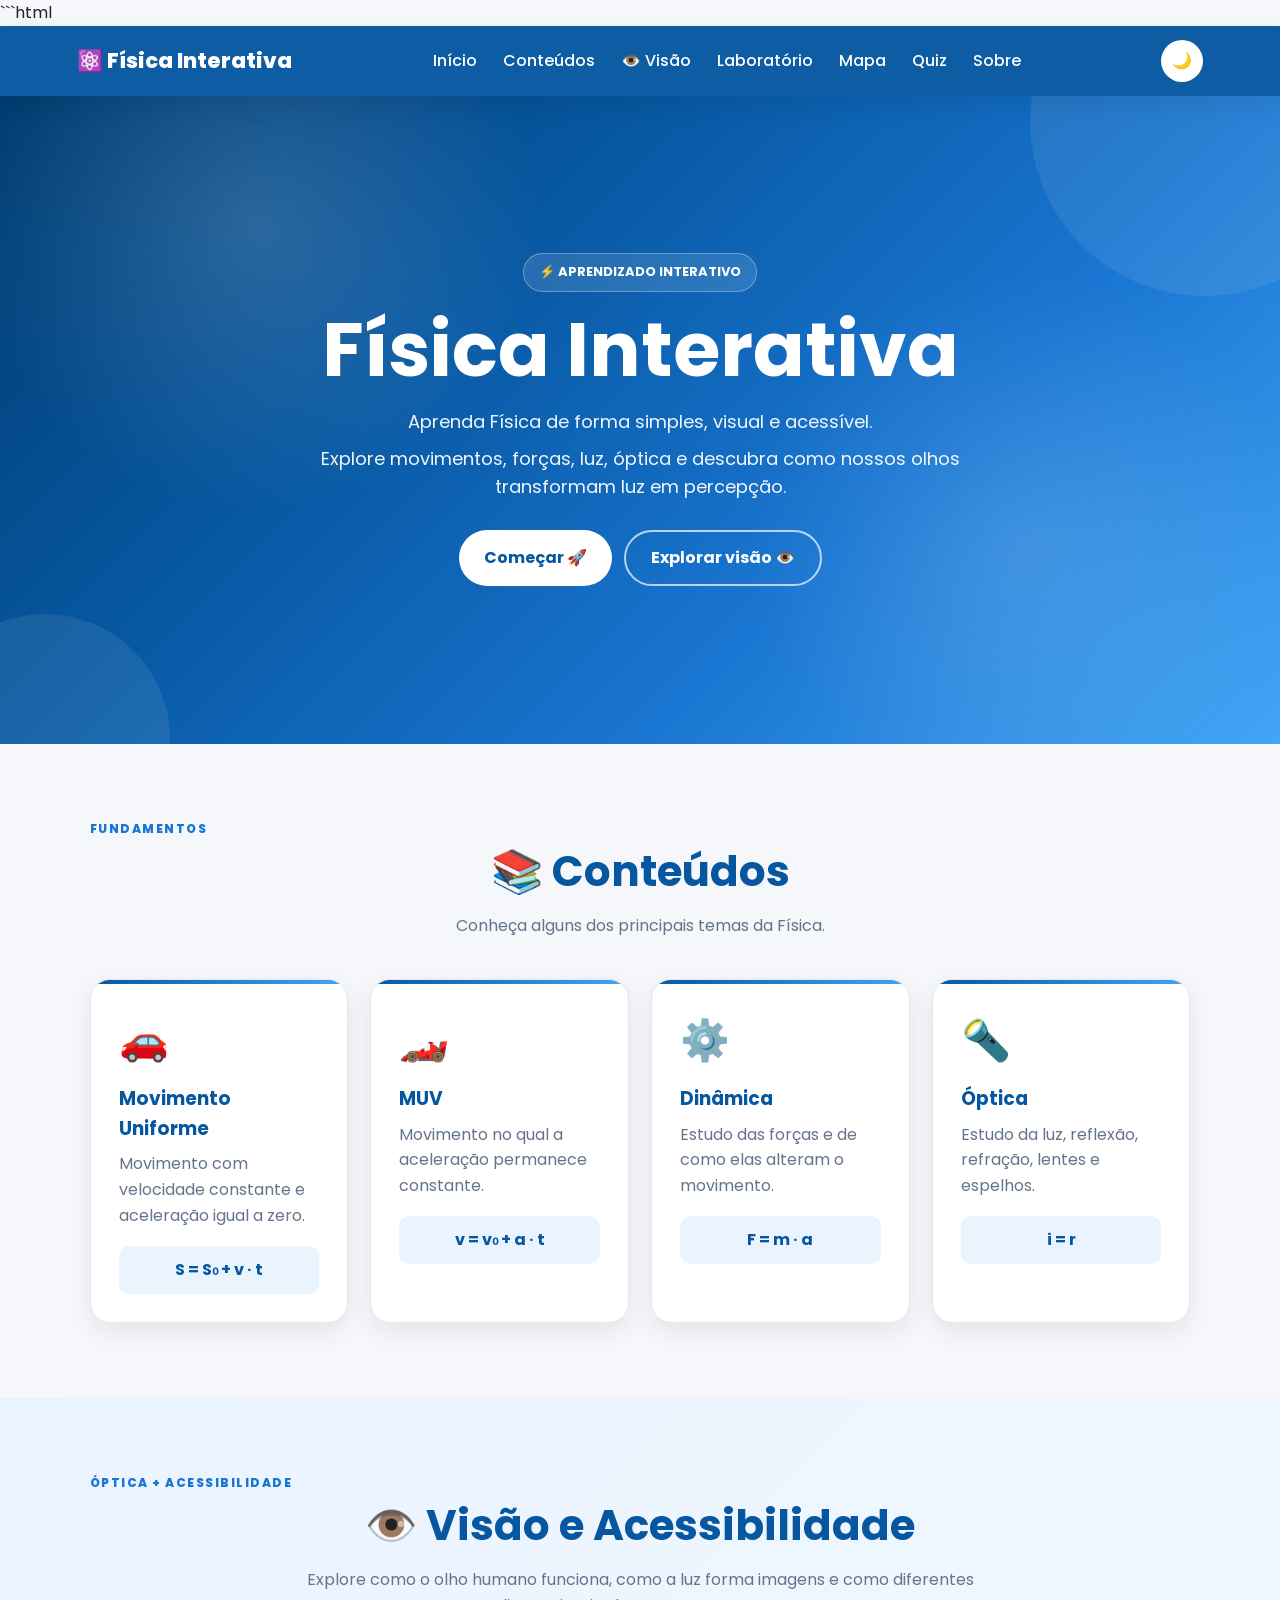
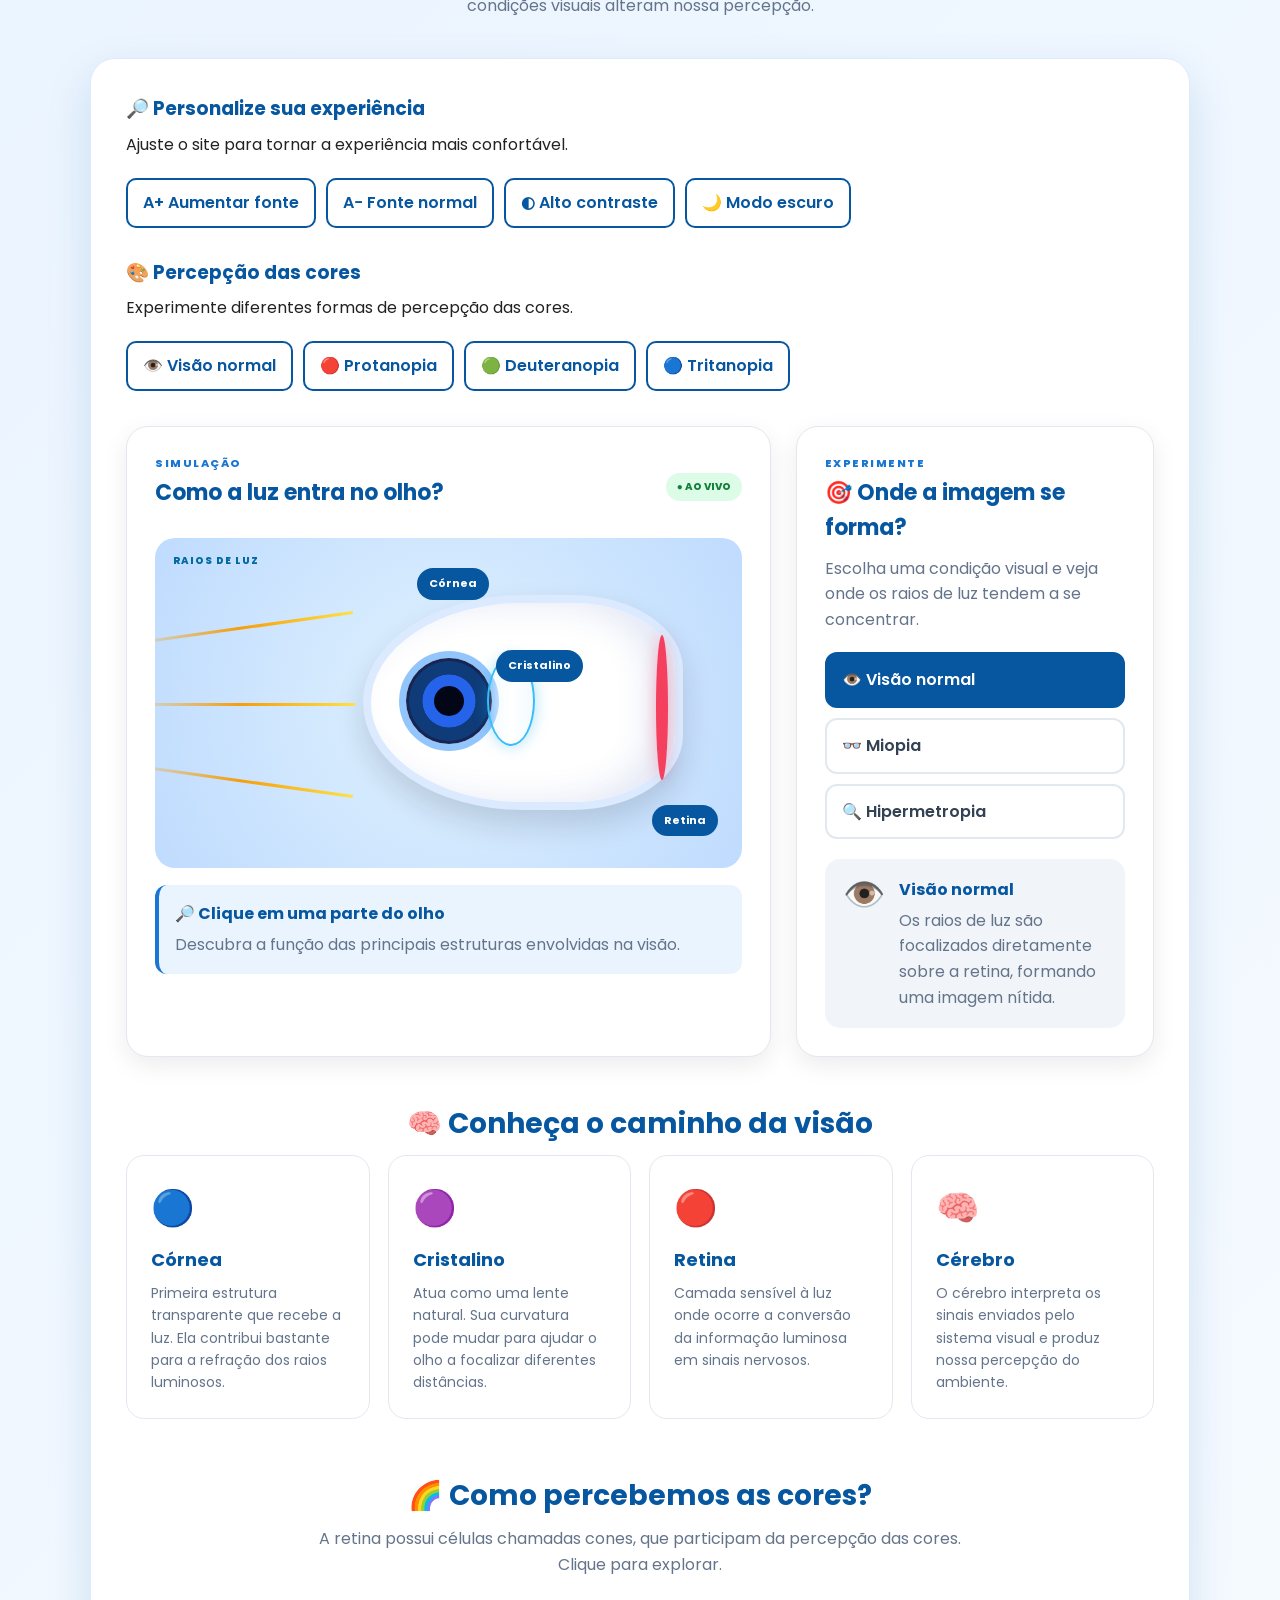
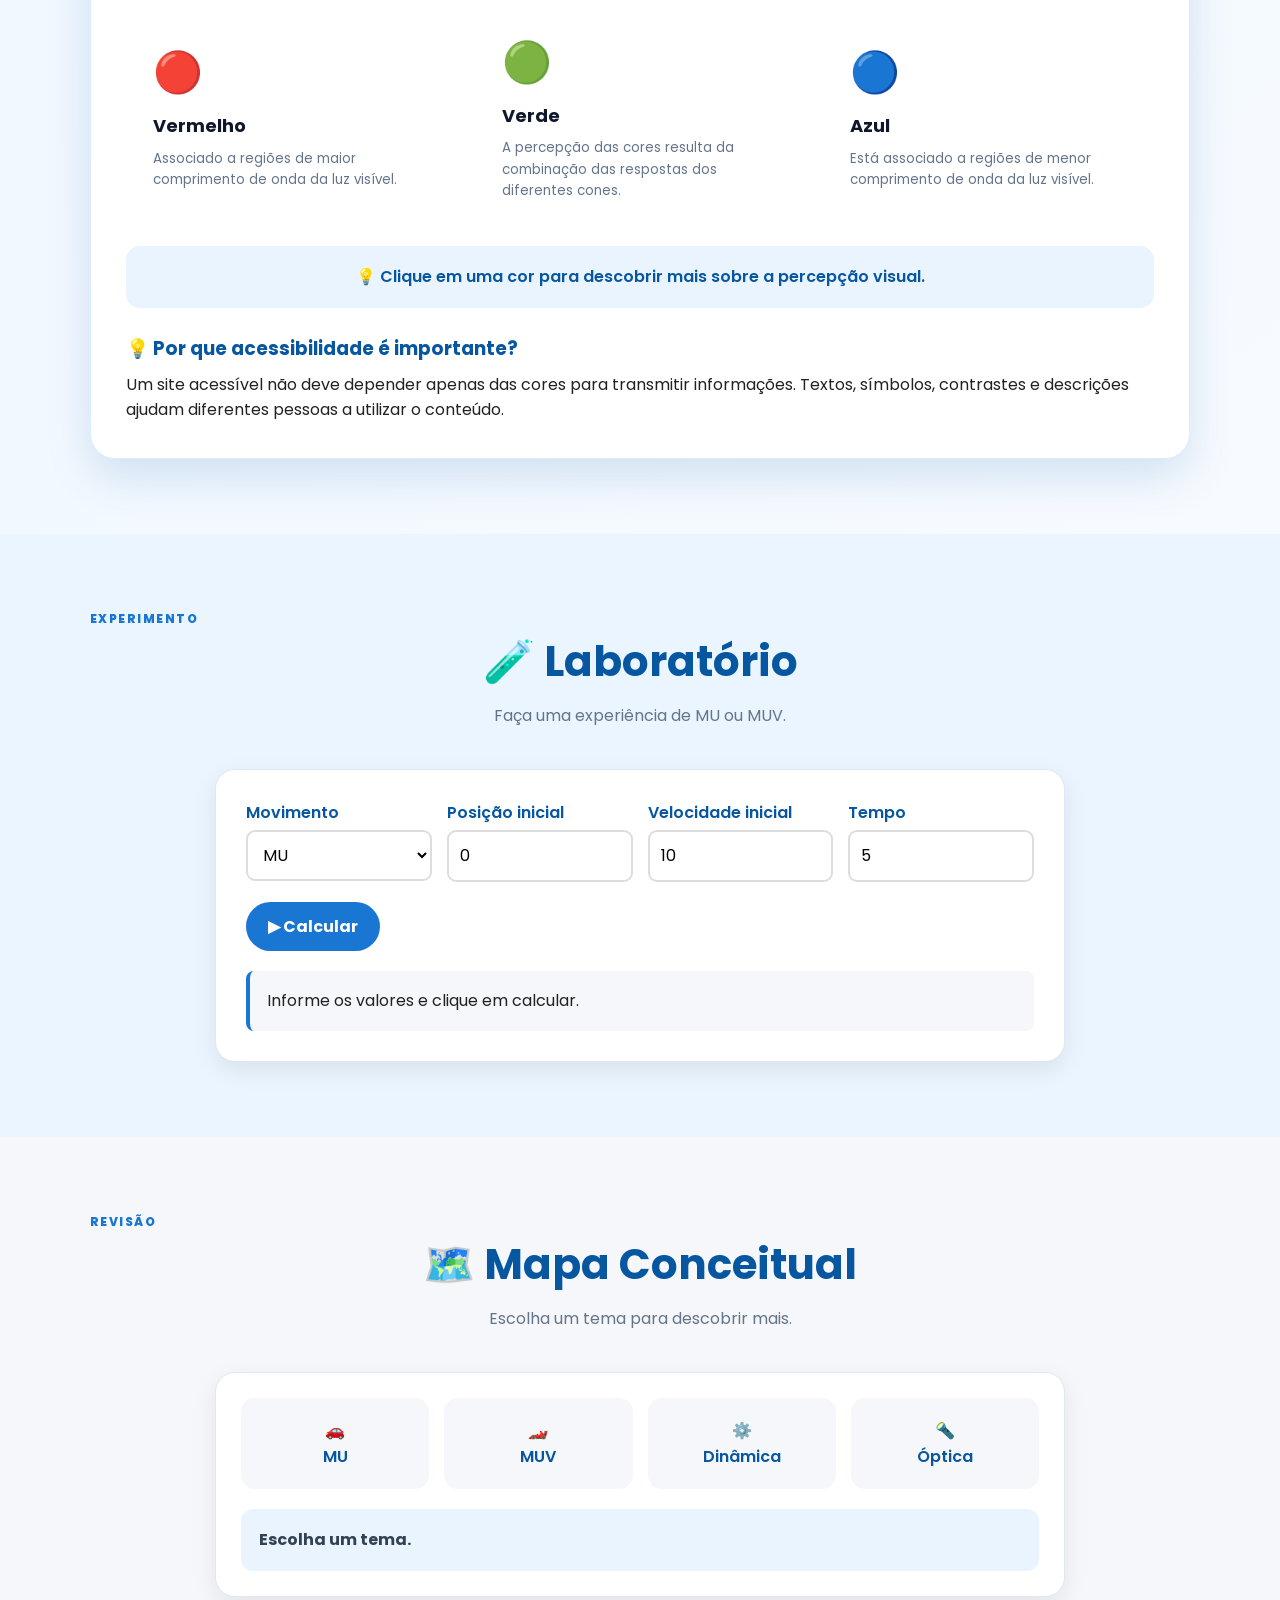
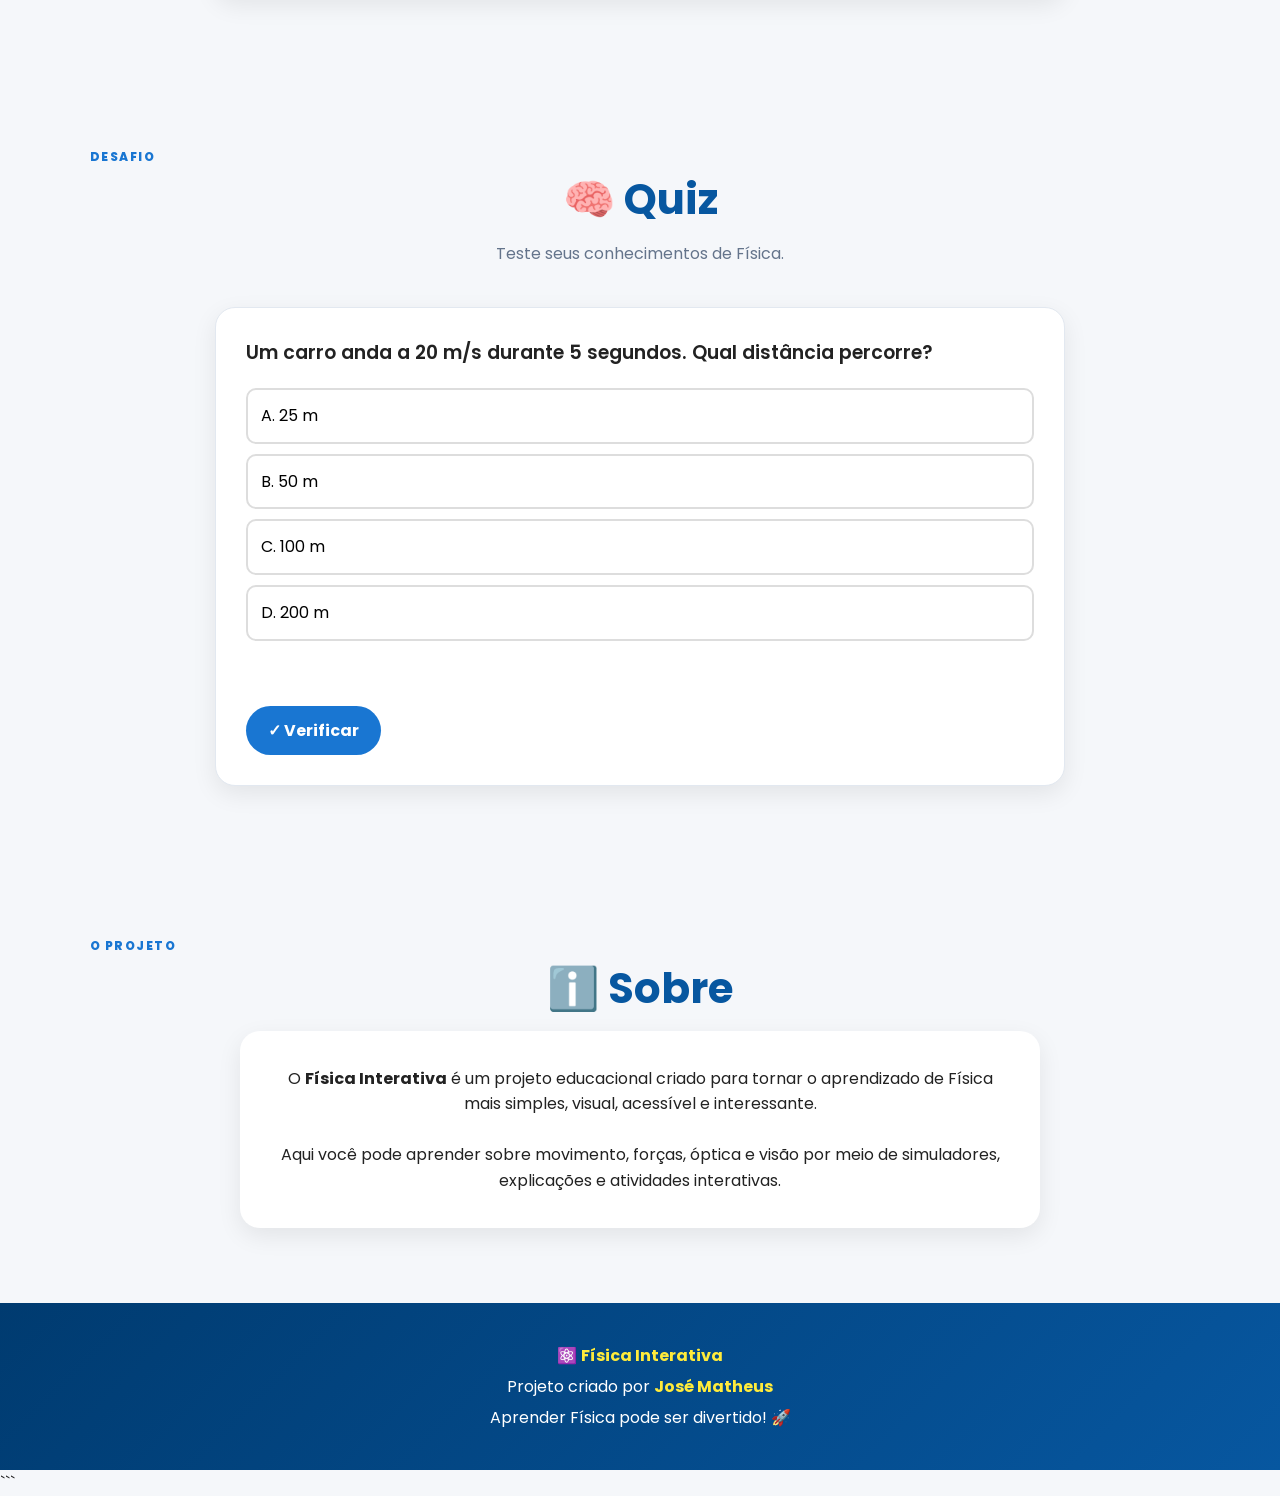
==== commit 1fb947a1: "Correct name spelling from 'Matheu' to 'Matheus'" ====
--- a/index.html
+++ b/index.html
@@ -2607,7 +2607,7 @@
 
         <p>
             Projeto criado por
-            <strong>José Matheu</strong>
+            <strong>José Matheus</strong>
         </p>
 
         <p>
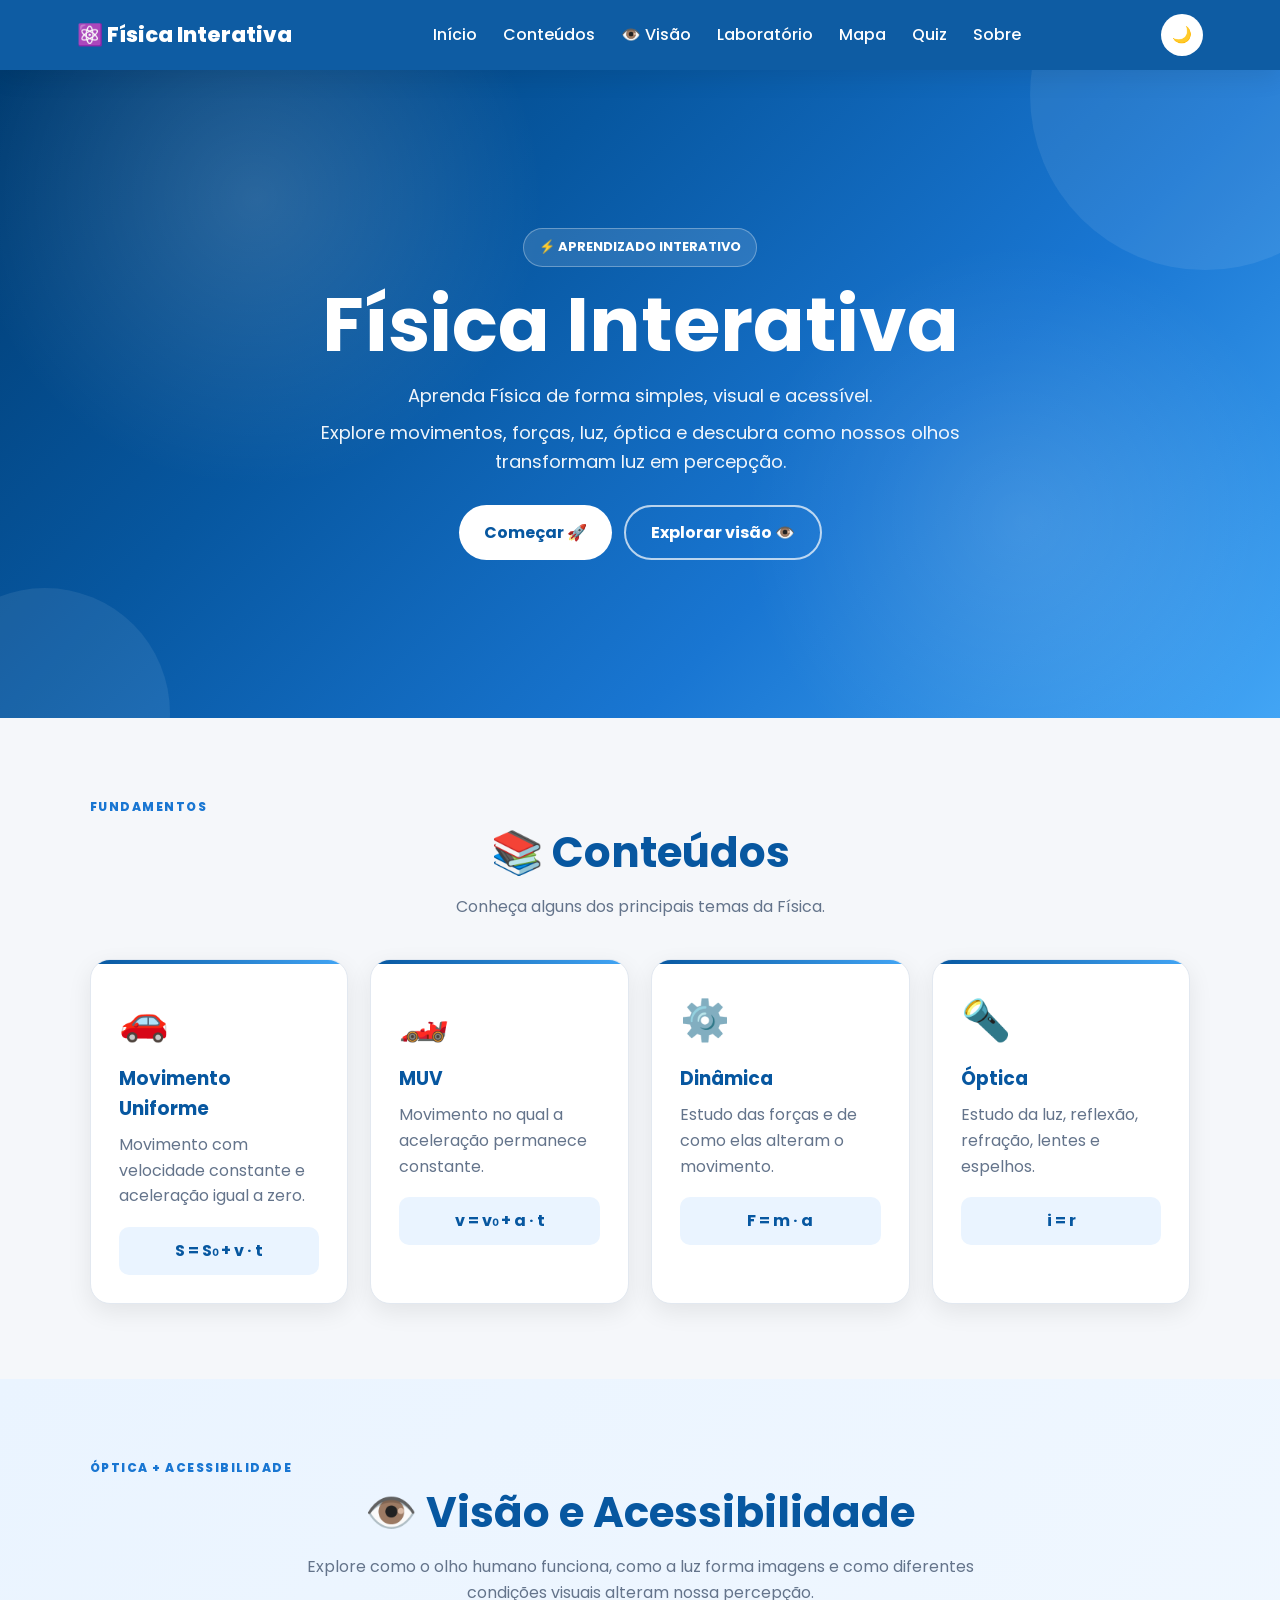
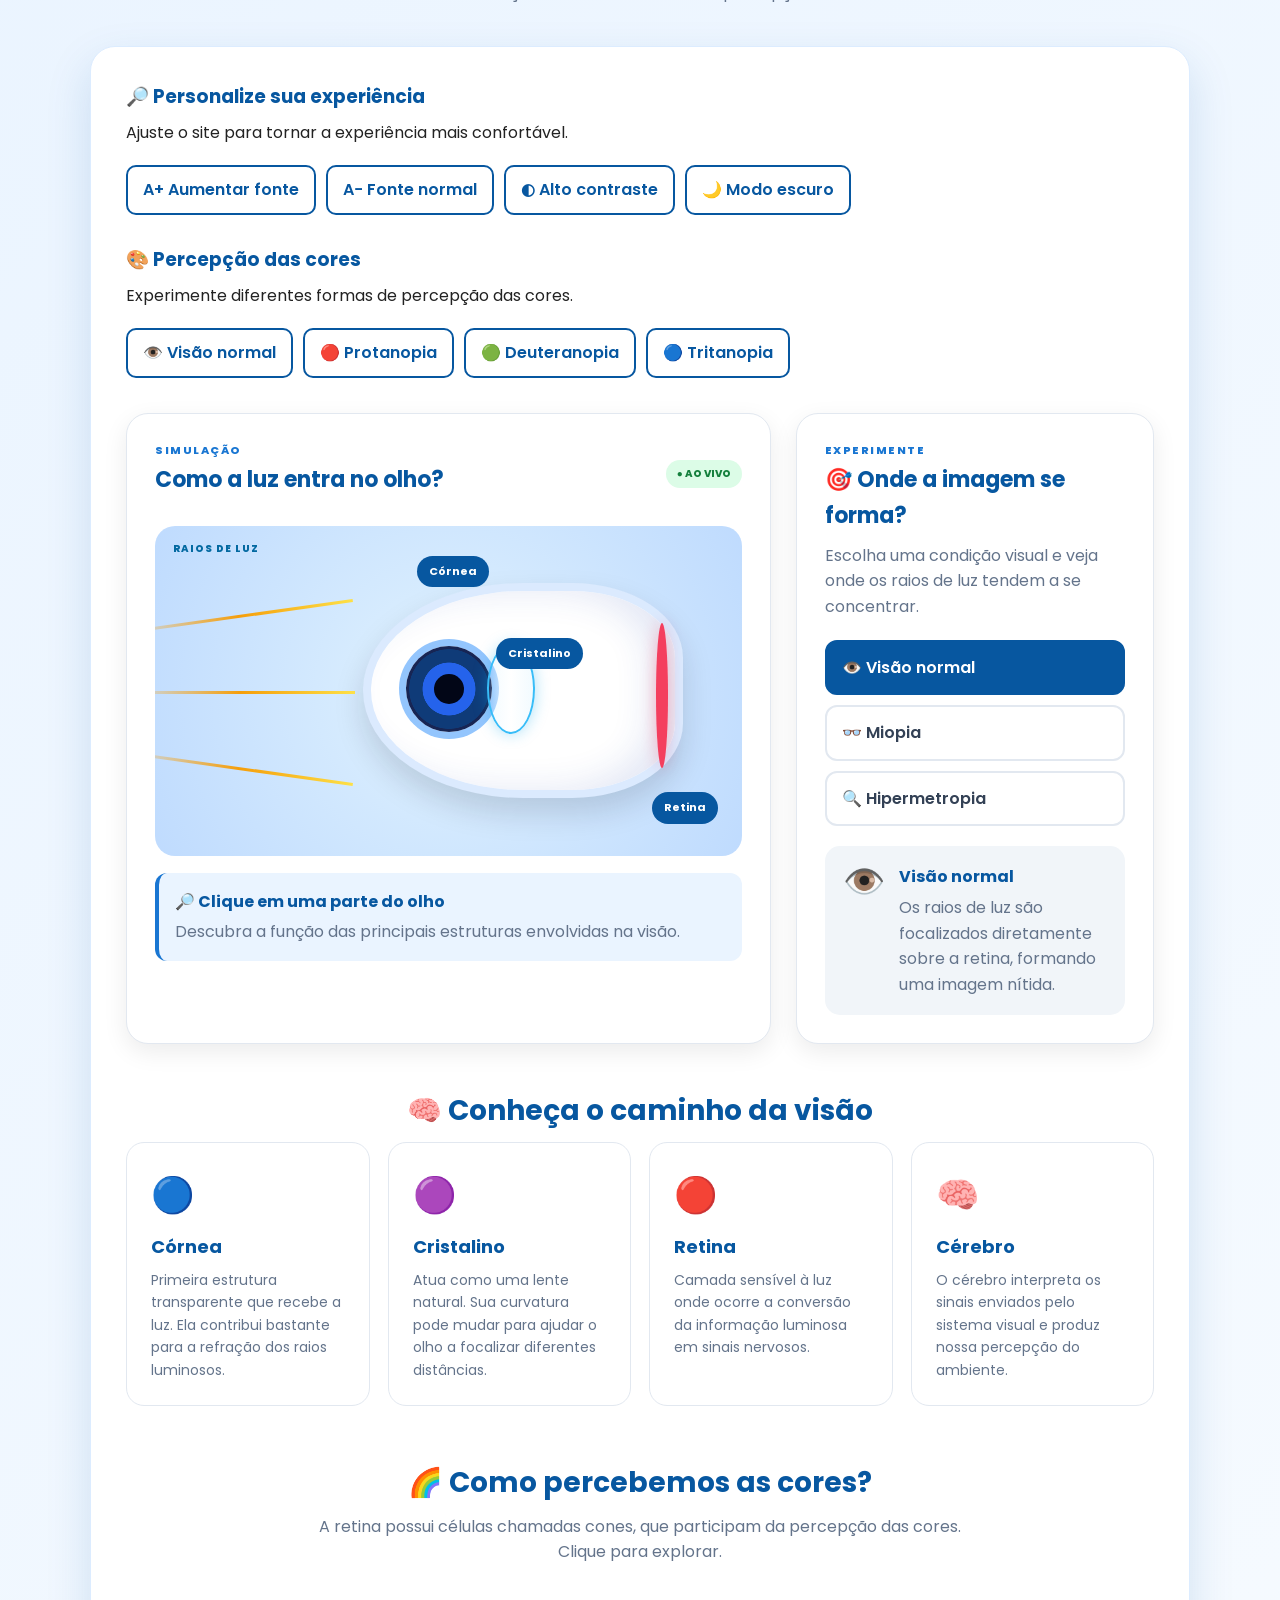
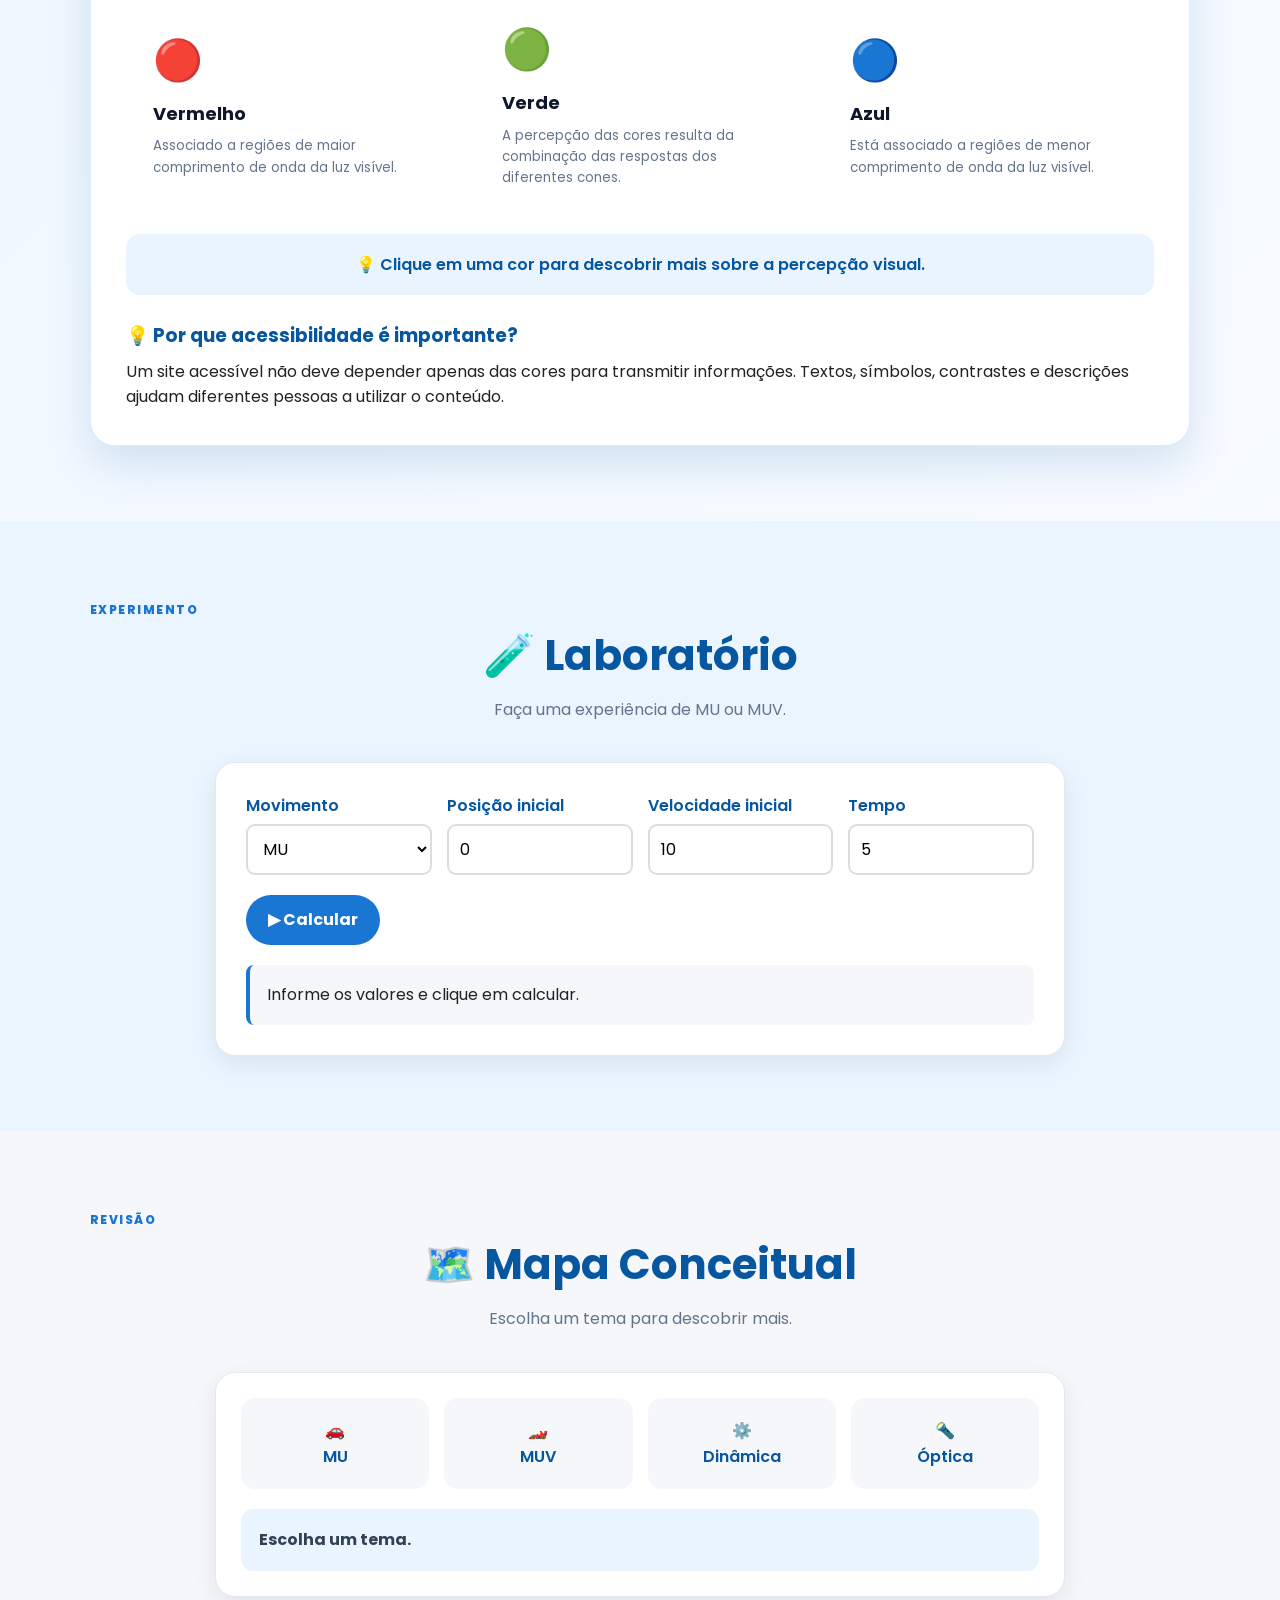
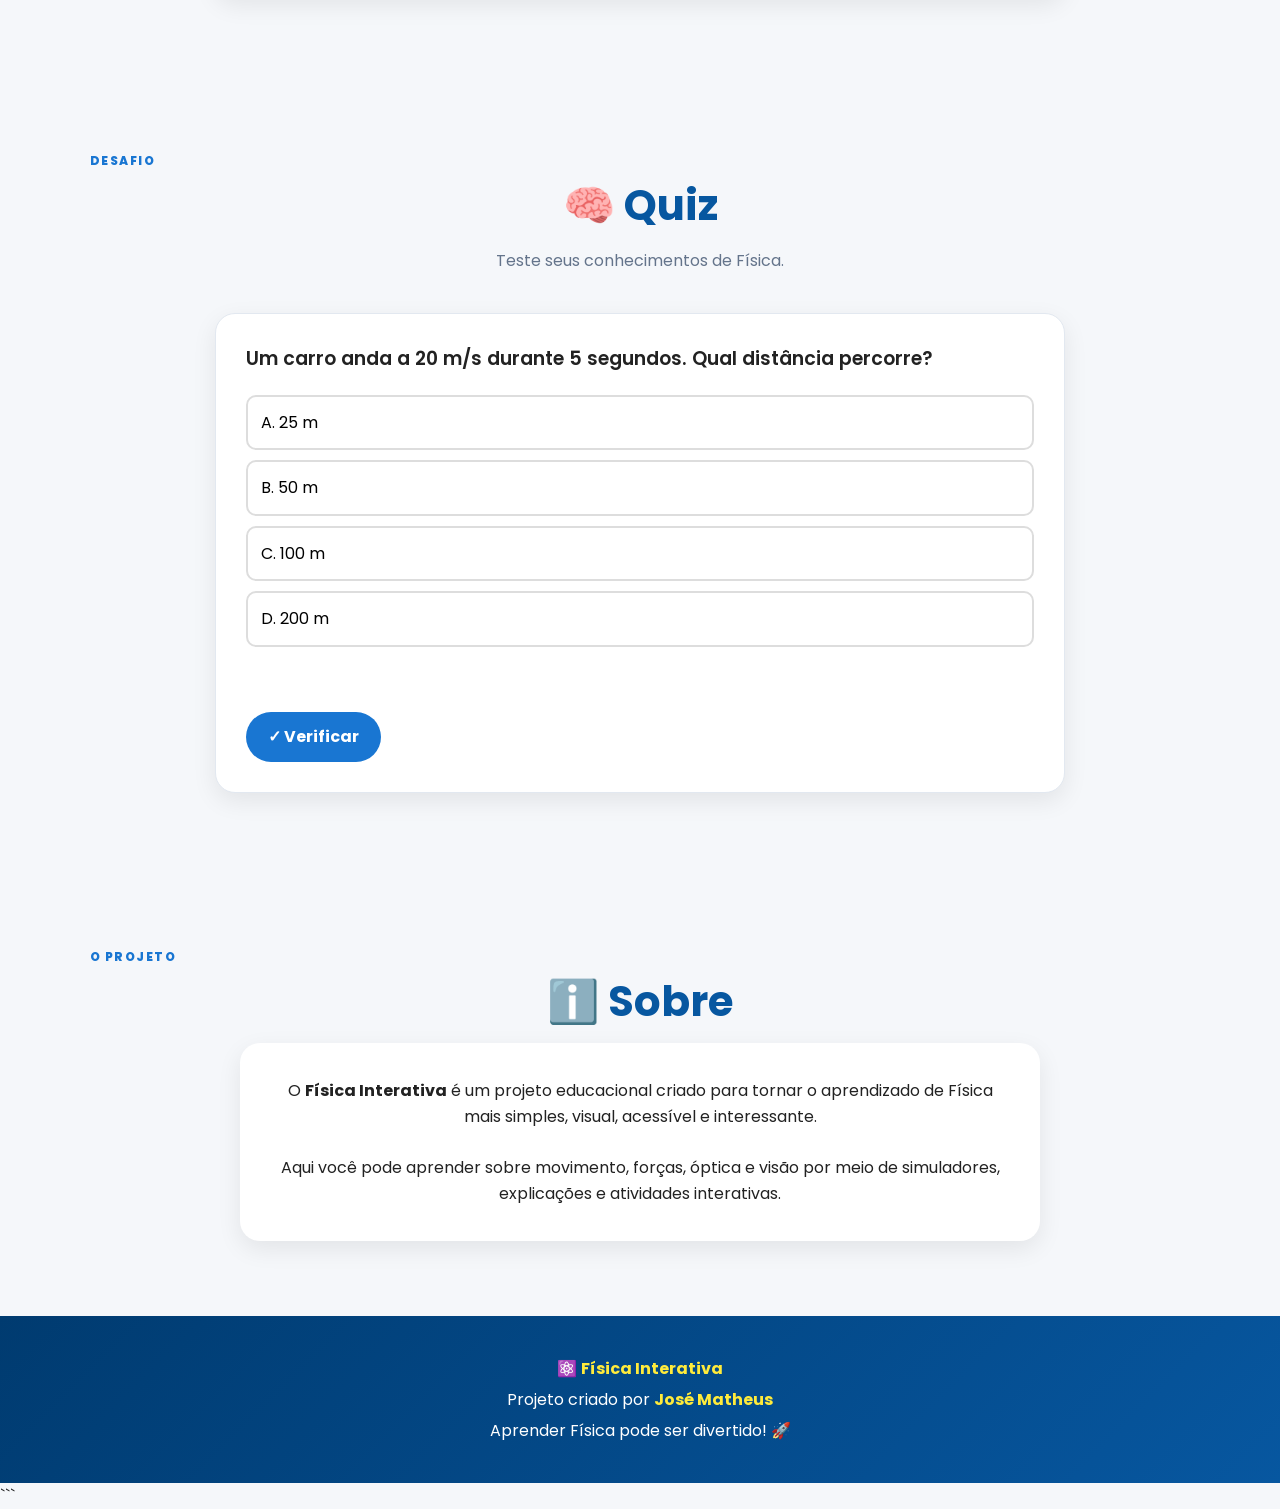
==== commit 07dea46e: "Remove code block formatting from index.html" ====
--- a/index.html
+++ b/index.html
@@ -1,4 +1,4 @@
-```html
+
 <!DOCTYPE html>
 <html lang="pt-BR">
 
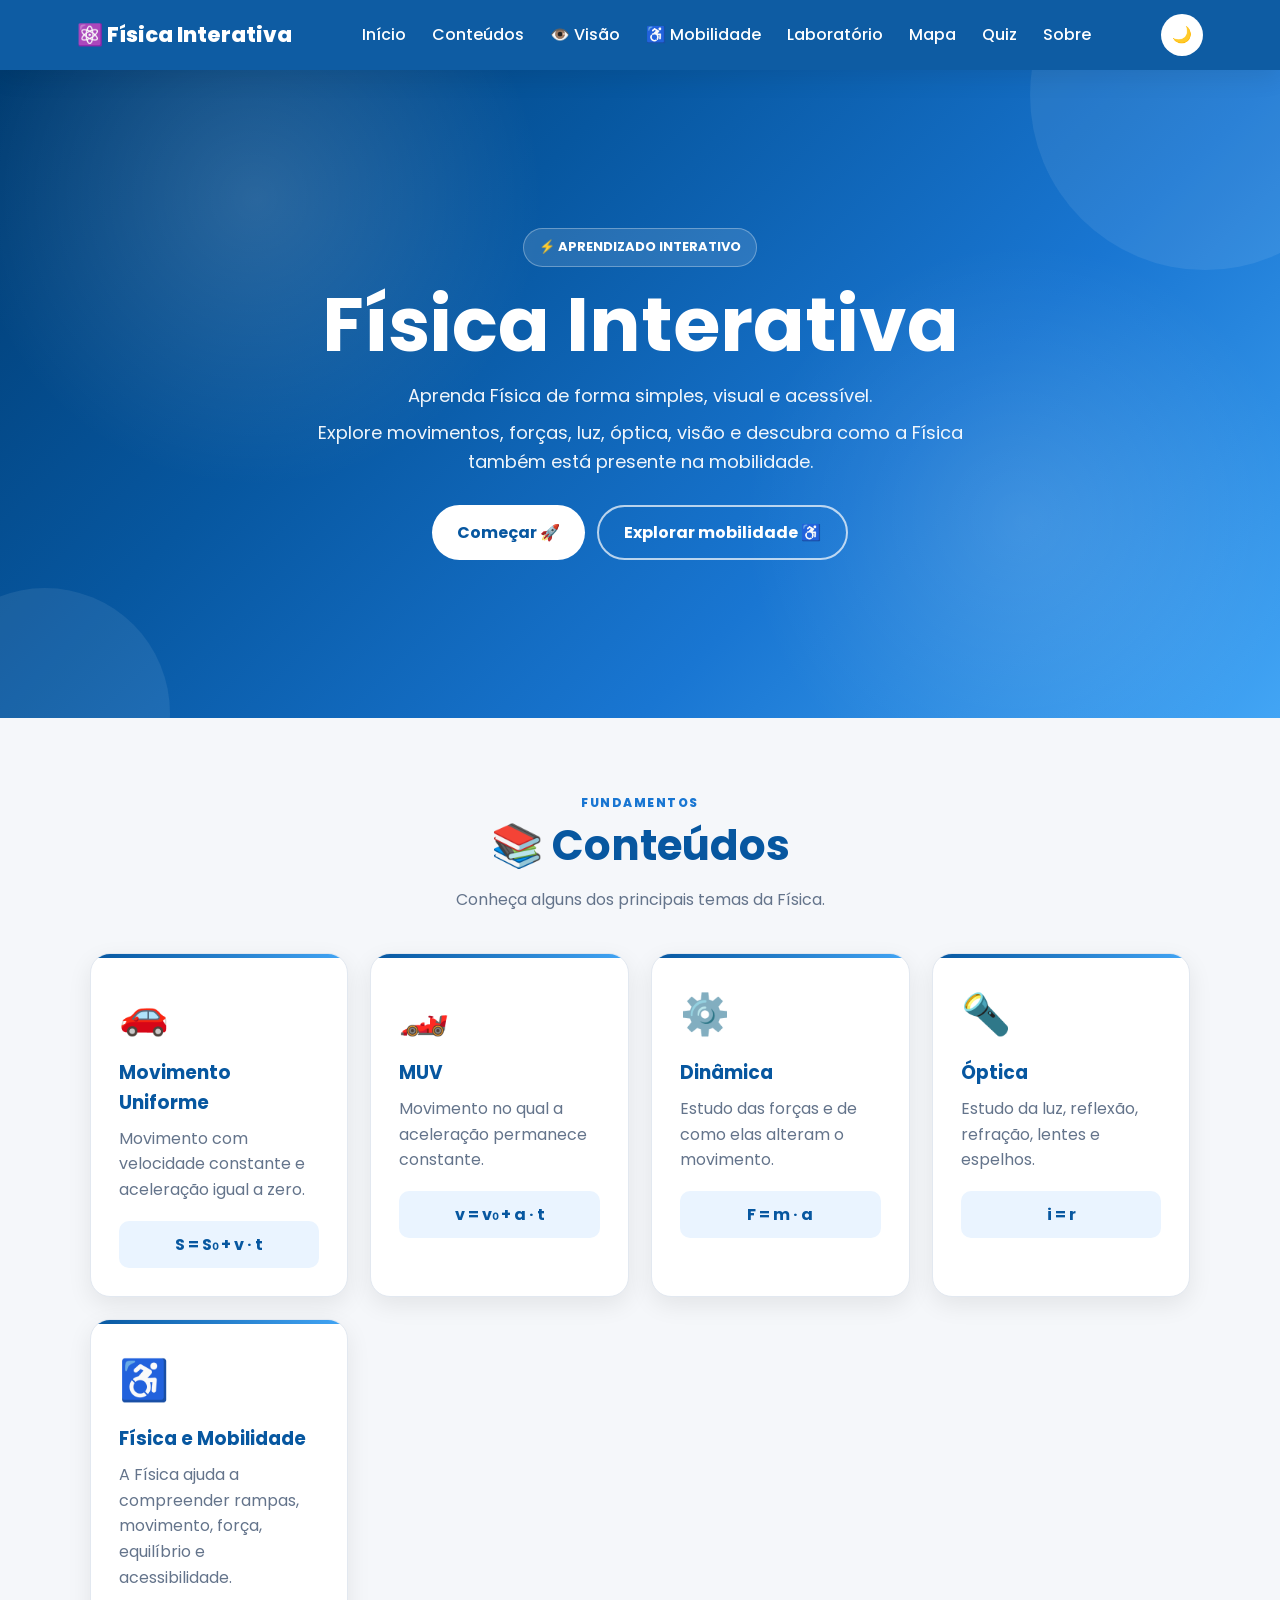
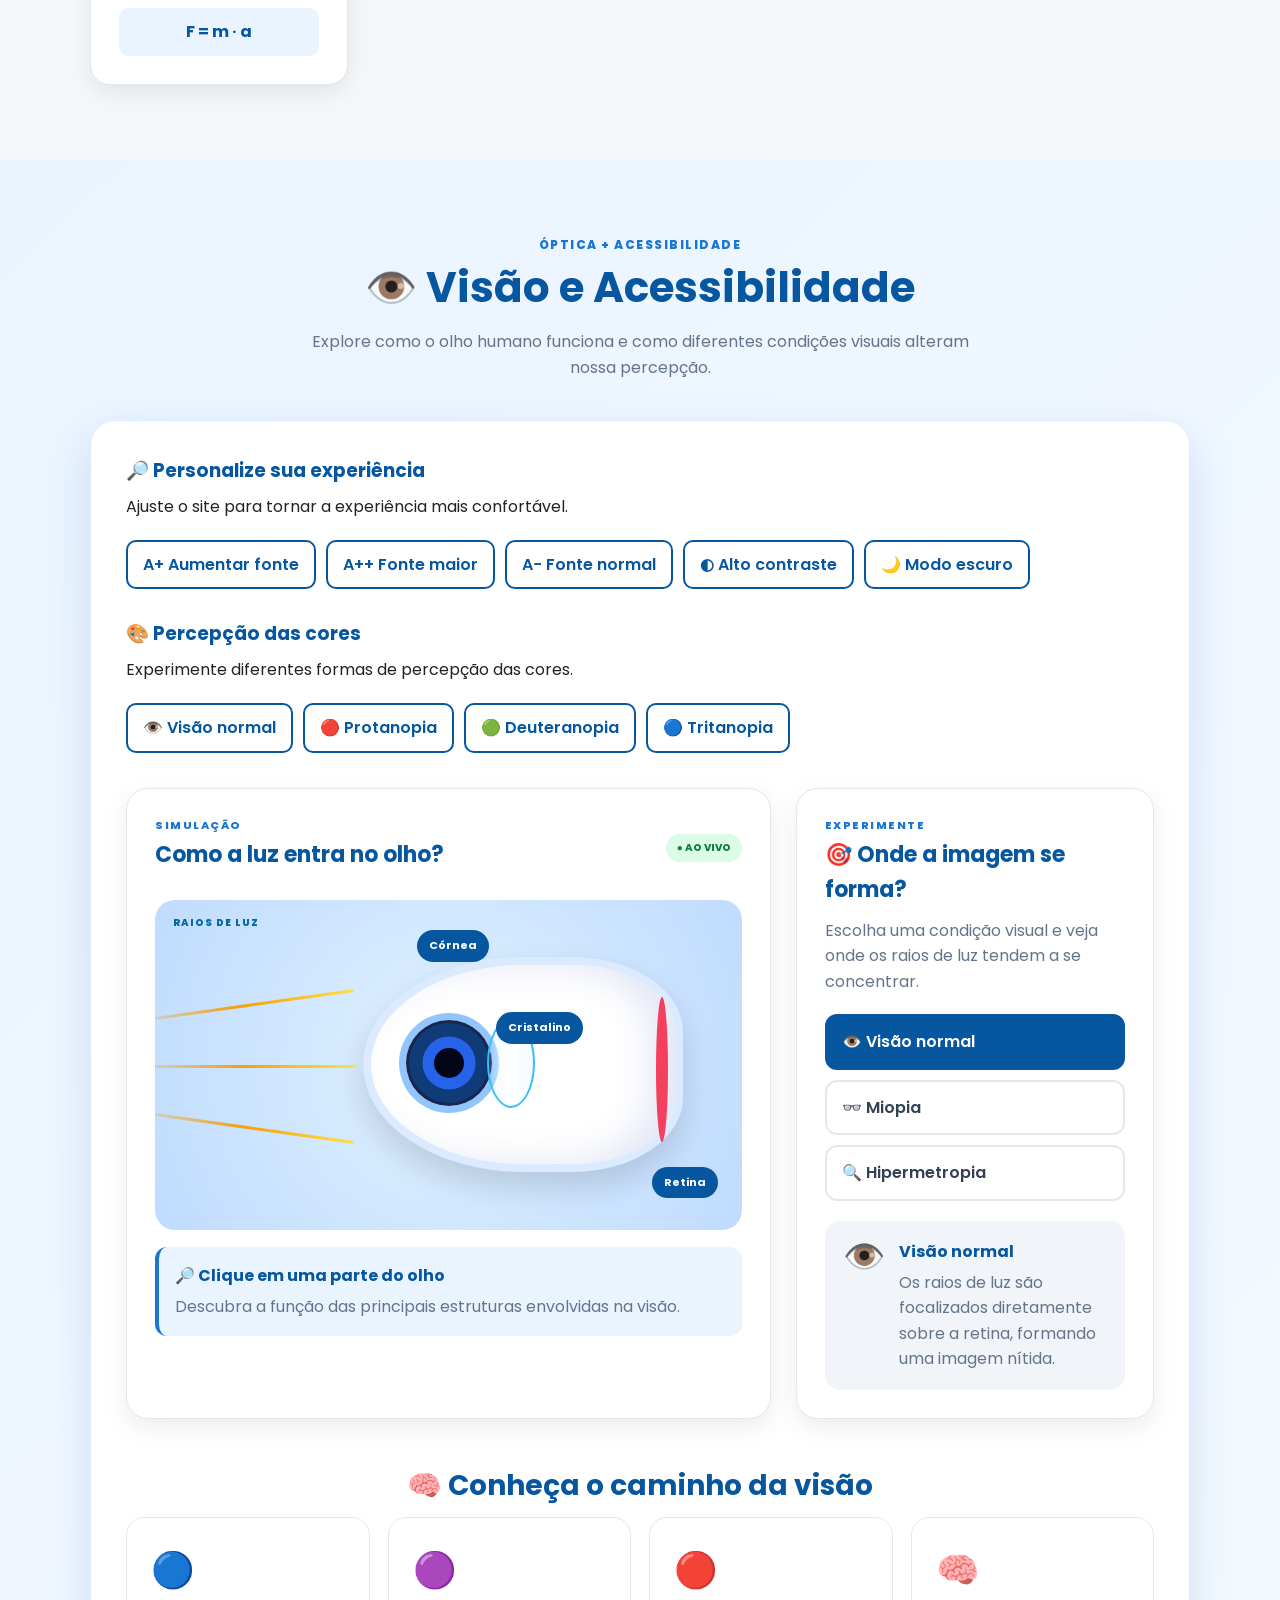
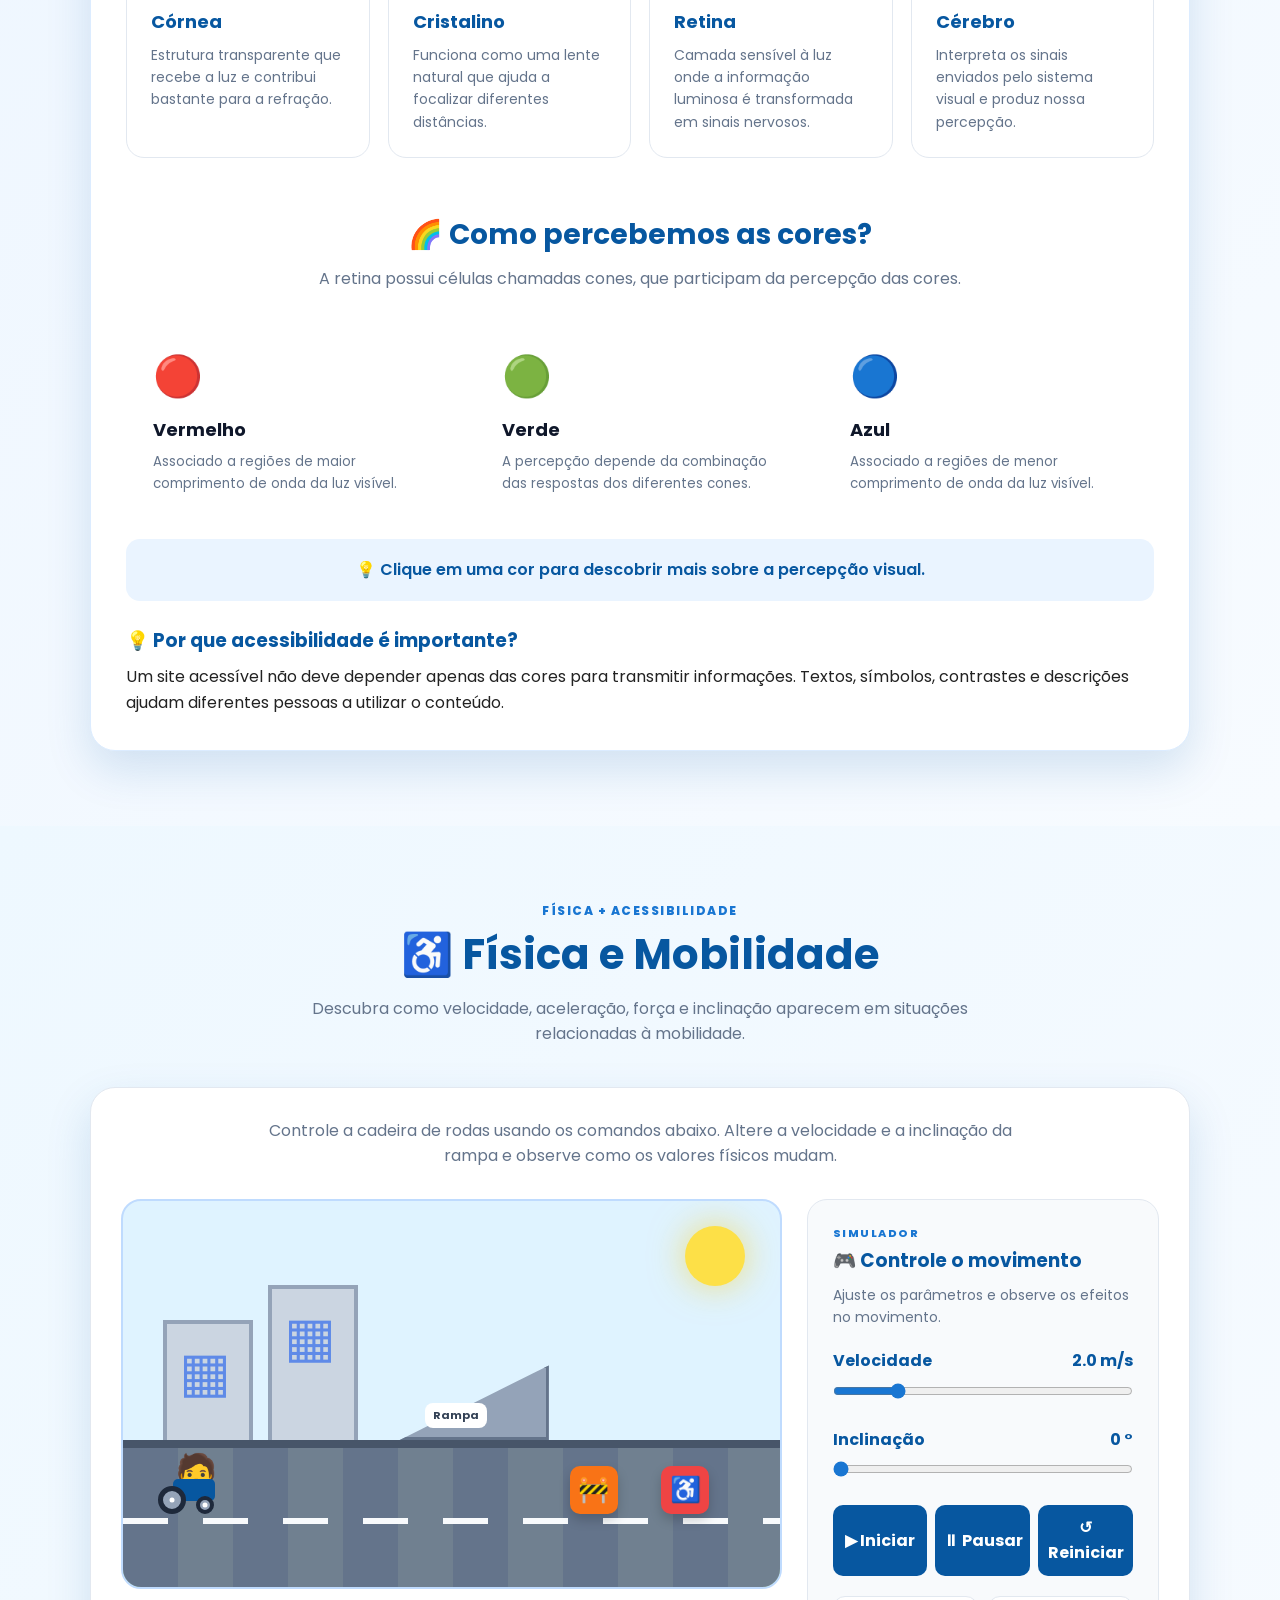
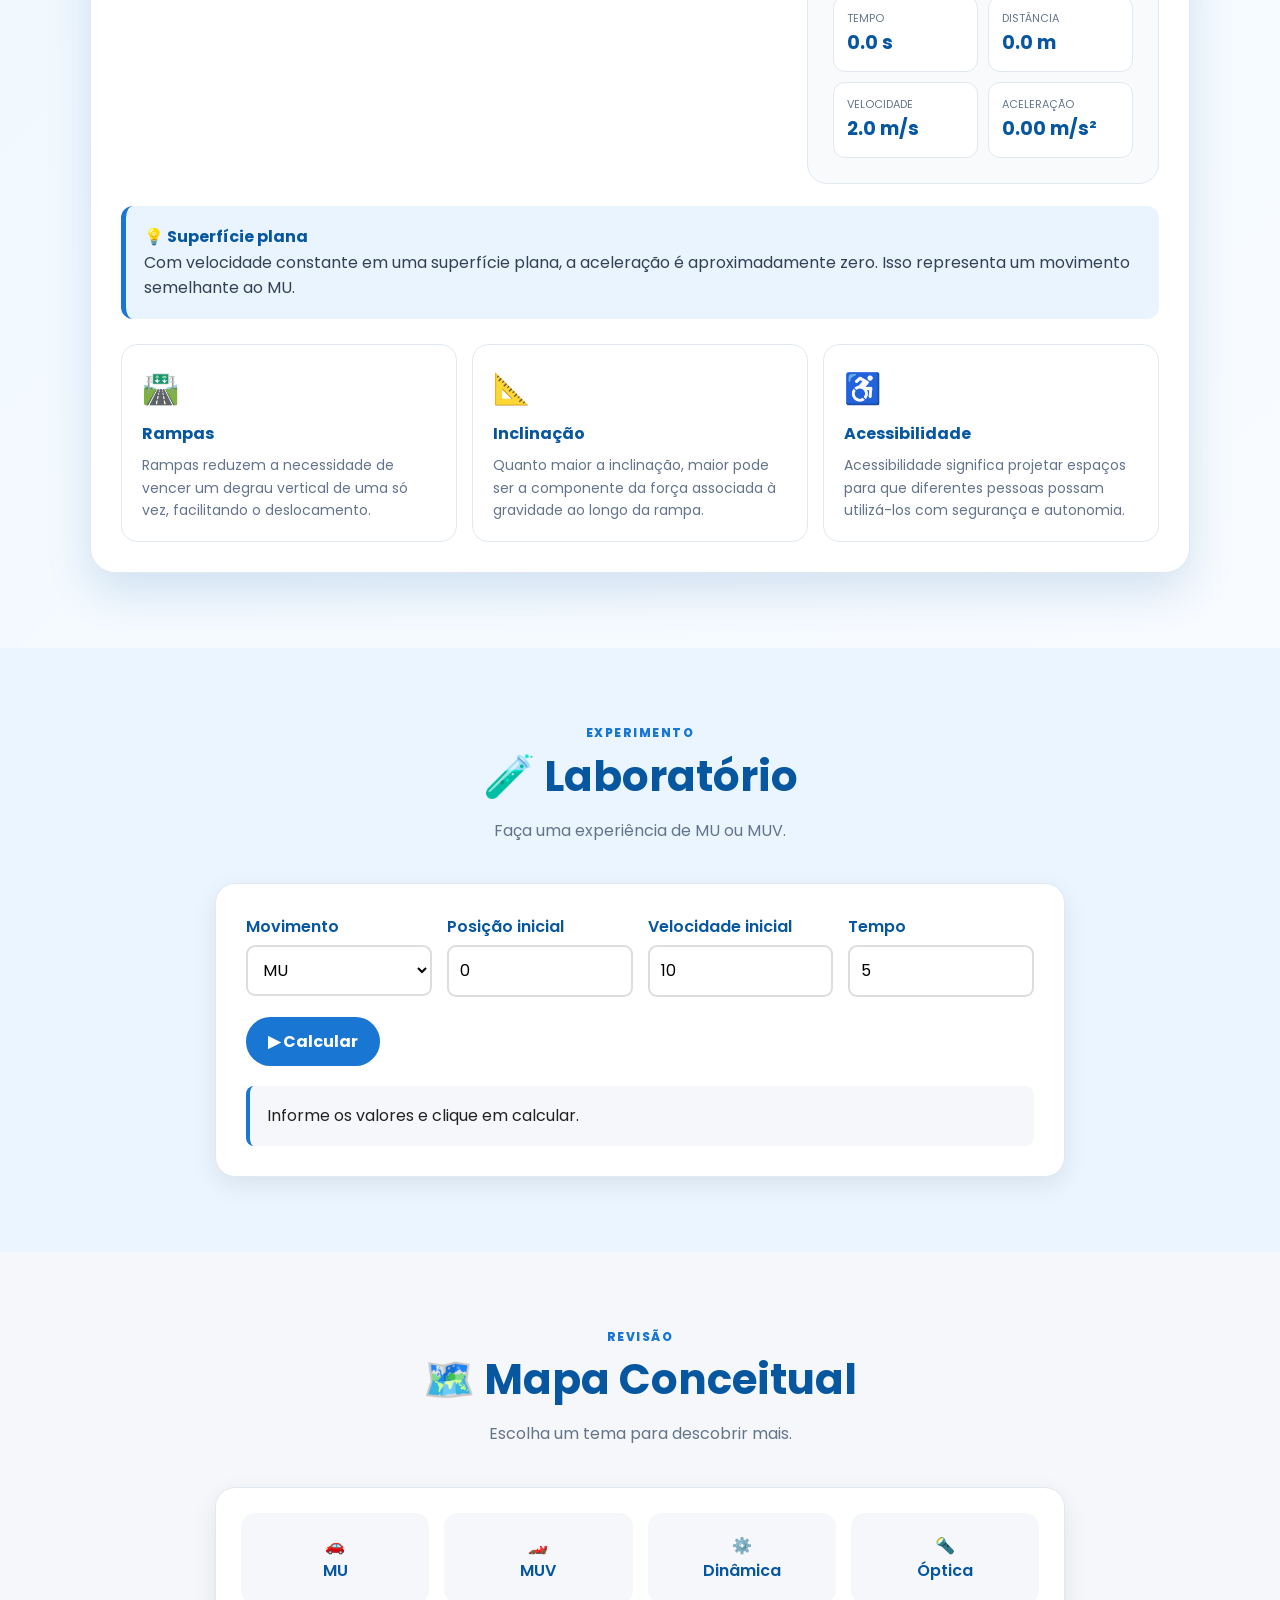
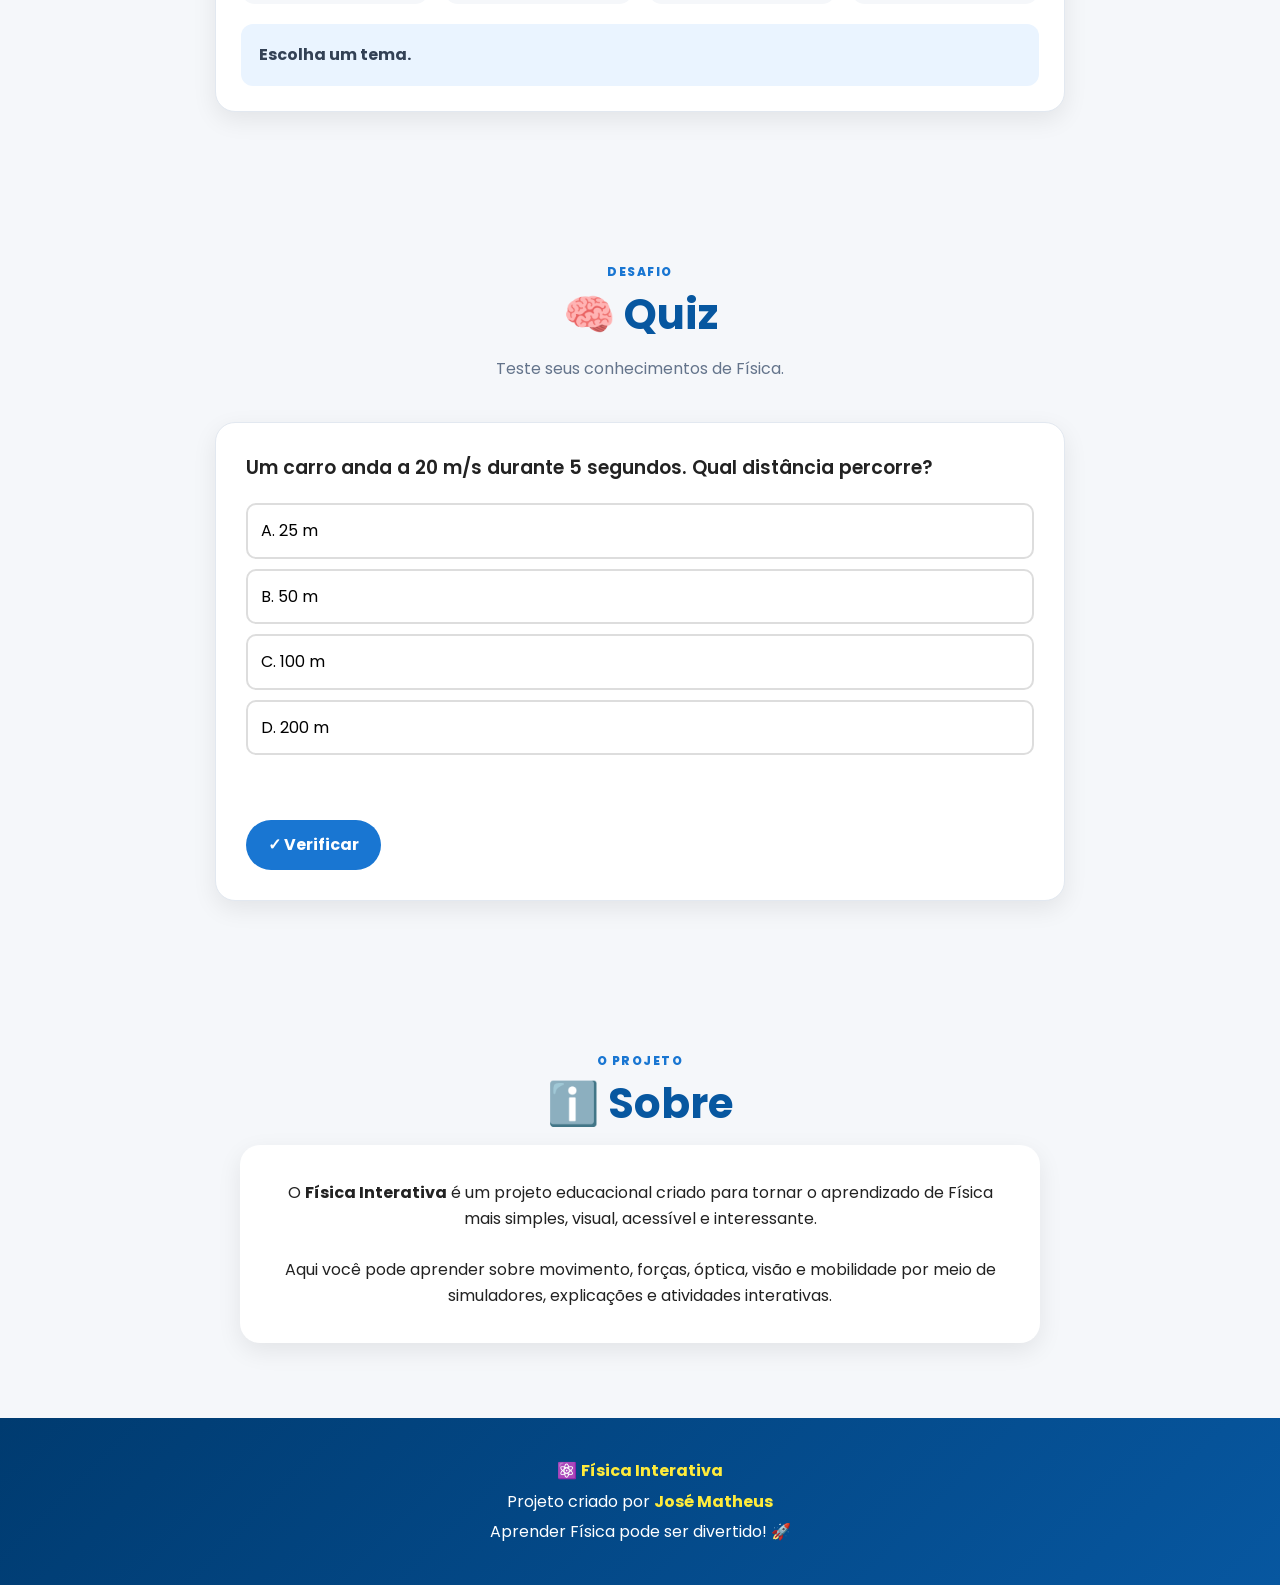
==== commit 19f53646: "Update index.html" ====
--- a/index.html
+++ b/index.html
@@ -1,4 +1,3 @@
-
 <!DOCTYPE html>
 <html lang="pt-BR">
 
@@ -22,7 +21,6 @@
     >
 
     <style>
-
         /* =====================================================
            VARIÁVEIS
         ===================================================== */
@@ -45,15 +43,11 @@
 
             --borda: #e2e8f0;
 
-            --sombra:
-                0 8px 25px rgba(0, 0, 0, 0.08);
-
-            --sombra-forte:
-                0 18px 45px rgba(7, 87, 160, 0.15);
+            --sombra: 0 8px 25px rgba(0, 0, 0, 0.08);
+            --sombra-forte: 0 18px 45px rgba(7, 87, 160, 0.15);
 
             --raio: 20px;
         }
-
 
         /* =====================================================
            RESET
@@ -75,9 +69,7 @@
             background: var(--fundo);
             color: var(--texto);
             line-height: 1.6;
-            transition:
-                background .3s,
-                color .3s;
+            transition: background .3s, color .3s;
         }
 
         button,
@@ -94,7 +86,6 @@
             text-decoration: none;
             color: inherit;
         }
-
 
         /* =====================================================
            HEADER
@@ -186,7 +177,6 @@
         .tema-btn:hover {
             transform: rotate(15deg) scale(1.05);
         }
-
 
         /* =====================================================
            HERO
@@ -324,7 +314,6 @@
             border: 2px solid rgba(255,255,255,.7);
         }
 
-
         /* =====================================================
            SEÇÕES
         ===================================================== */
@@ -354,7 +343,8 @@
         }
 
         .section-tag {
-            display: inline-block;
+            display: block;
+            text-align: center;
 
             color: var(--azul2);
 
@@ -364,9 +354,8 @@
             letter-spacing: 1.5px;
         }
 
-
         /* =====================================================
-           CARDS DE CONTEÚDO
+           CARDS
         ===================================================== */
 
         .cards {
@@ -453,9 +442,8 @@
             font-weight: 700;
         }
 
-
         /* =====================================================
-           VISÃO E ACESSIBILIDADE
+           ACESSIBILIDADE
         ===================================================== */
 
         .acessibilidade {
@@ -519,9 +507,8 @@
             transform: translateY(-2px);
         }
 
-
         /* =====================================================
-           NOVA ÁREA DE VISÃO
+           VISÃO
         ===================================================== */
 
         .visao-interativa {
@@ -530,10 +517,7 @@
 
         .visao-grid {
             display: grid;
-
-            grid-template-columns:
-                1.35fr .75fr;
-
+            grid-template-columns: 1.35fr .75fr;
             gap: 25px;
         }
 
@@ -593,11 +577,6 @@
 
             white-space: nowrap;
         }
-
-
-        /* =====================================================
-           SIMULAÇÃO DO OLHO
-        ===================================================== */
 
         .olho-simulacao {
             height: 330px;
@@ -645,14 +624,11 @@
 
             border: 8px solid #dbeafe;
 
-            border-radius:
-                65% 45% 45% 65%;
+            border-radius: 65% 45% 45% 65%;
 
             box-shadow:
                 inset -25px 0 35px rgba(30,64,175,.12),
                 0 15px 30px rgba(15,23,42,.15);
-
-            transition: .4s;
         }
 
         .iris {
@@ -688,8 +664,7 @@
             left: 50%;
             top: 50%;
 
-            transform:
-                translate(-50%, -50%);
+            transform: translate(-50%, -50%);
 
             background: #020617;
 
@@ -716,9 +691,6 @@
                 );
 
             border: 2px solid #38bdf8;
-
-            box-shadow:
-                0 0 15px rgba(14,165,233,.35);
         }
 
         .retina {
@@ -733,9 +705,6 @@
             border-radius: 50%;
 
             background: #f43f5e;
-
-            box-shadow:
-                0 0 15px rgba(244,63,94,.4);
         }
 
         .raio {
@@ -756,10 +725,7 @@
                     #fde047
                 );
 
-            transform-origin: left center;
-
-            animation:
-                luz 2.3s infinite linear;
+            animation: luz 2.3s infinite linear;
         }
 
         .raio-1 {
@@ -781,9 +747,7 @@
         @keyframes luz {
             0% {
                 opacity: 0;
-                transform:
-                    translateX(-20px)
-                    scaleX(.5);
+                transform: translateX(-20px) scaleX(.5);
             }
 
             35% {
@@ -792,16 +756,9 @@
 
             100% {
                 opacity: 0;
-                transform:
-                    translateX(150px)
-                    scaleX(1);
+                transform: translateX(150px) scaleX(1);
             }
         }
-
-
-        /* =====================================================
-           LABELS DO OLHO
-        ===================================================== */
 
         .parte-olho {
             position: absolute;
@@ -866,11 +823,6 @@
             margin-top: 5px;
         }
 
-
-        /* =====================================================
-           CONTROLE DE VISÃO
-        ===================================================== */
-
         .controle-visao > p {
             color: var(--texto-suave);
             margin: 10px 0 20px;
@@ -897,8 +849,6 @@
             color: #334155;
 
             font-weight: 600;
-
-            transition: .2s;
         }
 
         .condicao:hover {
@@ -939,11 +889,6 @@
             color: var(--texto-suave);
         }
 
-
-        /* =====================================================
-           ANATOMIA
-        ===================================================== */
-
         .anatomia {
             margin-top: 45px;
         }
@@ -960,10 +905,7 @@
 
         .partes-grid {
             display: grid;
-
-            grid-template-columns:
-                repeat(4, 1fr);
-
+            grid-template-columns: repeat(4, 1fr);
             gap: 18px;
         }
 
@@ -981,7 +923,6 @@
 
         .parte-card:hover {
             transform: translateY(-6px);
-
             box-shadow: var(--sombra);
         }
 
@@ -1000,11 +941,6 @@
             color: var(--texto-suave);
             font-size: 14px;
         }
-
-
-        /* =====================================================
-           CORES
-        ===================================================== */
 
         .cores-visao {
             margin-top: 55px;
@@ -1019,83 +955,525 @@
 
         .cores-grid {
             display: grid;
+            grid-template-columns: repeat(3, 1fr);
+            gap: 18px;
+        }
+
+        .cor-card {
+            padding: 25px;
+
+            border: 2px solid transparent;
+
+            border-radius: 18px;
+
+            background: white;
+
+            text-align: left;
+
+            transition: .25s;
+        }
+
+        .cor-card:hover {
+            transform: translateY(-5px);
+        }
+
+        .cor-card span {
+            display: block;
+            font-size: 40px;
+            margin-bottom: 8px;
+        }
+
+        .cor-card strong {
+            display: block;
+            color: #0f172a;
+            font-size: 18px;
+        }
+
+        .cor-card small {
+            display: block;
+            color: var(--texto-suave);
+            margin-top: 7px;
+        }
+
+        .cor-info {
+            margin-top: 18px;
+
+            padding: 18px;
+
+            border-radius: 14px;
+
+            background: var(--suave);
+
+            color: var(--azul);
+
+            font-weight: 600;
+
+            text-align: center;
+        }
+
+        /* =====================================================
+           MOBILIDADE
+        ===================================================== */
+
+        .mobilidade {
+            background:
+                linear-gradient(
+                    135deg,
+                    #eef8ff,
+                    #f8fbff
+                );
+        }
+
+        .mobilidade-box {
+            max-width: 1100px;
+            margin: auto;
+
+            background: white;
+
+            padding: 30px;
+
+            border-radius: 25px;
+
+            box-shadow: var(--sombra-forte);
+
+            border: 1px solid var(--borda);
+        }
+
+        .mobilidade-intro {
+            max-width: 760px;
+            margin: 0 auto 30px;
+            text-align: center;
+            color: var(--texto-suave);
+        }
+
+        .mobilidade-grid {
+            display: grid;
+            grid-template-columns: 1.5fr .8fr;
+            gap: 25px;
+        }
+
+        .pista-area {
+            position: relative;
+
+            height: 390px;
+
+            overflow: hidden;
+
+            border-radius: 20px;
+
+            background:
+                linear-gradient(
+                    180deg,
+                    #dff3ff 0 62%,
+                    #b7e4b5 62% 100%
+                );
+
+            border: 2px solid #bfdbfe;
+        }
+
+        .ceu-sol {
+            position: absolute;
+
+            top: 25px;
+            right: 35px;
+
+            width: 60px;
+            height: 60px;
+
+            border-radius: 50%;
+
+            background: #fde047;
+
+            box-shadow:
+                0 0 35px rgba(250,204,21,.55);
+        }
+
+        .predio {
+            position: absolute;
+
+            bottom: 38%;
+
+            width: 90px;
+            height: 120px;
+
+            background: #cbd5e1;
+
+            border: 4px solid #94a3b8;
+
+            border-bottom: 0;
+        }
+
+        .predio::before {
+            content: "▦";
+
+            position: absolute;
+
+            inset: 12px;
+
+            color: #2563eb;
+
+            font-size: 55px;
+
+            line-height: 1.3;
+
+            opacity: .65;
+        }
+
+        .predio-1 {
+            left: 40px;
+        }
+
+        .predio-2 {
+            left: 145px;
+
+            height: 155px;
+        }
+
+        .pista {
+            position: absolute;
+
+            left: 0;
+            right: 0;
+            bottom: 0;
+
+            height: 38%;
+
+            background:
+                repeating-linear-gradient(
+                    90deg,
+                    #64748b 0 55px,
+                    #708090 55px 110px
+                );
+
+            border-top: 8px solid #475569;
+        }
+
+        .faixa {
+            position: absolute;
+
+            left: 0;
+            right: 0;
+            top: 50%;
+
+            height: 6px;
+
+            background:
+                repeating-linear-gradient(
+                    90deg,
+                    #f8fafc 0 45px,
+                    transparent 45px 80px
+                );
+        }
+
+        .rampa {
+            position: absolute;
+
+            left: 42%;
+            bottom: 38%;
+
+            width: 150px;
+            height: 75px;
+
+            background: #94a3b8;
+
+            clip-path: polygon(0 100%, 100% 100%, 100% 0);
+
+            border: 3px solid #64748b;
+        }
+
+        .rampa-label {
+            position: absolute;
+
+            left: 46%;
+            bottom: calc(38% + 12px);
+
+            padding: 4px 8px;
+
+            background: white;
+
+            border-radius: 8px;
+
+            color: #334155;
+
+            font-size: 11px;
+            font-weight: 700;
+        }
+
+        .obstaculo {
+            position: absolute;
+
+            bottom: 19%;
+
+            width: 48px;
+            height: 48px;
+
+            display: grid;
+            place-items: center;
+
+            border-radius: 10px;
+
+            border: 0;
+
+            background: #f97316;
+            color: white;
+
+            font-size: 25px;
+
+            box-shadow: 0 6px 12px rgba(0,0,0,.18);
+
+            transition: transform .2s;
+        }
+
+        .obstaculo:hover {
+            transform: scale(1.1);
+        }
+
+        .obstaculo-1 {
+            left: 68%;
+        }
+
+        .obstaculo-2 {
+            left: 82%;
+            background: #ef4444;
+        }
+
+        .cadeira {
+            position: absolute;
+
+            left: 25px;
+            bottom: 19%;
+
+            width: 75px;
+            height: 70px;
+
+            z-index: 10;
+
+            transition:
+                left .08s linear,
+                transform .2s;
+        }
+
+        .pessoa {
+            position: absolute;
+
+            left: 27px;
+            top: 0;
+
+            font-size: 34px;
+        }
+
+        .assento {
+            position: absolute;
+
+            left: 25px;
+            top: 35px;
+
+            width: 42px;
+            height: 22px;
+
+            border-radius: 5px;
+
+            background: #0757a0;
+        }
+
+        .roda {
+            position: absolute;
+
+            bottom: 0;
+
+            width: 28px;
+            height: 28px;
+
+            border: 5px solid #1e293b;
+
+            border-radius: 50%;
+
+            background: #94a3b8;
+        }
+
+        .roda::after {
+            content: "";
+
+            position: absolute;
+
+            width: 5px;
+            height: 5px;
+
+            left: 50%;
+            top: 50%;
+
+            transform: translate(-50%, -50%);
+
+            background: white;
+
+            border-radius: 50%;
+        }
+
+        .roda-1 {
+            left: 10px;
+        }
+
+        .roda-2 {
+            left: 48px;
+            width: 18px;
+            height: 18px;
+            border-width: 4px;
+        }
+
+        .controle-mobilidade {
+            padding: 25px;
+
+            border-radius: 20px;
+
+            background: #f8fafc;
+
+            border: 1px solid var(--borda);
+        }
+
+        .controle-mobilidade h3 {
+            color: var(--azul);
+            margin-bottom: 8px;
+        }
+
+        .controle-mobilidade p {
+            color: var(--texto-suave);
+            font-size: 14px;
+        }
+
+        .controle-item {
+            margin-top: 20px;
+        }
+
+        .controle-item label {
+            display: flex;
+            justify-content: space-between;
+
+            color: var(--azul);
+
+            font-weight: 700;
+
+            margin-bottom: 7px;
+        }
+
+        .controle-item input[type="range"] {
+            width: 100%;
+            accent-color: var(--azul2);
+        }
+
+        .botoes-mobilidade {
+            display: grid;
+            grid-template-columns: repeat(3, 1fr);
+            gap: 8px;
+            margin-top: 20px;
+        }
+
+        .botoes-mobilidade button {
+            padding: 10px 7px;
+
+            border: 0;
+
+            border-radius: 10px;
+
+            background: var(--azul);
+
+            color: white;
+
+            font-weight: 700;
+        }
+
+        .botoes-mobilidade button:hover {
+            background: var(--azul2);
+        }
+
+        .dados-mobilidade {
+            display: grid;
+            grid-template-columns: repeat(2, 1fr);
+
+            gap: 10px;
+
+            margin-top: 20px;
+        }
+
+        .dado {
+            padding: 13px;
+
+            background: white;
+
+            border-radius: 12px;
+
+            border: 1px solid var(--borda);
+        }
+
+        .dado span {
+            display: block;
+
+            color: var(--texto-suave);
+
+            font-size: 11px;
+
+            text-transform: uppercase;
+        }
+
+        .dado strong {
+            display: block;
+
+            color: var(--azul);
+
+            font-size: 19px;
+        }
+
+        .mobilidade-info {
+            margin-top: 22px;
+
+            padding: 18px;
+
+            border-left: 5px solid var(--azul2);
+
+            background: var(--suave);
+
+            border-radius: 12px;
+
+            color: #334155;
+        }
+
+        .mobilidade-info strong {
+            color: var(--azul);
+        }
+
+        .acessibilidade-cards {
+            display: grid;
 
             grid-template-columns:
                 repeat(3, 1fr);
 
-            gap: 18px;
-        }
-
-        .cor-card {
-            padding: 25px;
-
-            border: 2px solid transparent;
-
-            border-radius: 18px;
+            gap: 15px;
+
+            margin-top: 25px;
+        }
+
+        .acess-card {
+            padding: 20px;
 
             background: white;
 
-            text-align: left;
-
-            transition: .25s;
-        }
-
-        .cor-card:hover {
-            transform: translateY(-5px);
-        }
-
-        .cor-card span {
-            display: block;
-
-            font-size: 40px;
-
-            margin-bottom: 8px;
-        }
-
-        .cor-card strong {
-            display: block;
-
-            color: #0f172a;
-
-            font-size: 18px;
-        }
-
-        .cor-card small {
-            display: block;
-
+            border: 1px solid var(--borda);
+
+            border-radius: 16px;
+        }
+
+        .acess-card span {
+            font-size: 30px;
+        }
+
+        .acess-card h4 {
+            color: var(--azul);
+            margin: 8px 0;
+        }
+
+        .acess-card p {
             color: var(--texto-suave);
-
-            margin-top: 7px;
-        }
-
-        .cor-card.vermelho:hover {
-            border-color: #ef4444;
-        }
-
-        .cor-card.verde:hover {
-            border-color: #22c55e;
-        }
-
-        .cor-card.azul:hover {
-            border-color: #3b82f6;
-        }
-
-        .cor-info {
-            margin-top: 18px;
-
-            padding: 18px;
-
-            border-radius: 14px;
-
-            background: var(--suave);
-
-            color: var(--azul);
-
-            font-weight: 600;
-
-            text-align: center;
-        }
-
+            font-size: 14px;
+        }
 
         /* =====================================================
            LABORATÓRIO
@@ -1195,7 +1573,6 @@
             border-radius: 8px;
         }
 
-
         /* =====================================================
            MAPA
         ===================================================== */
@@ -1259,7 +1636,6 @@
             color: #334155;
         }
 
-
         /* =====================================================
            QUIZ
         ===================================================== */
@@ -1319,7 +1695,6 @@
             color: #9b1c1c;
         }
 
-
         /* =====================================================
            SOBRE
         ===================================================== */
@@ -1339,7 +1714,6 @@
 
             box-shadow: var(--sombra);
         }
-
 
         /* =====================================================
            FOOTER
@@ -1368,7 +1742,6 @@
             color: #ffeb3b;
         }
 
-
         /* =====================================================
            MODO ESCURO
         ===================================================== */
@@ -1381,7 +1754,9 @@
             --borda: #334155;
         }
 
-        body.dark .acessibilidade {
+        body.dark .acessibilidade,
+        body.dark .mobilidade,
+        body.dark .laboratorio {
             background: #111c35;
         }
 
@@ -1394,9 +1769,17 @@
         body.dark .simulador,
         body.dark .quiz,
         body.dark .mapa-box,
-        body.dark .sobre-box {
+        body.dark .sobre-box,
+        body.dark .mobilidade-box {
             background: #1e293b;
             color: var(--texto);
+            border-color: #334155;
+        }
+
+        body.dark .controle-mobilidade,
+        body.dark .dado,
+        body.dark .acess-card {
+            background: #0f172a;
             border-color: #334155;
         }
 
@@ -1433,6 +1816,9 @@
             color: #bbf7d0;
         }
 
+        body.dark .mobilidade-info {
+            color: #cbd5e1;
+        }
 
         /* =====================================================
            ALTO CONTRASTE
@@ -1452,10 +1838,12 @@
         body.contraste .simulador,
         body.contraste .quiz,
         body.contraste .mapa-box,
-        body.contraste .sobre-box {
+        body.contraste .sobre-box,
+        body.contraste .mobilidade-box,
+        body.contraste .controle-mobilidade,
+        body.contraste .acess-card {
             background: #000;
             color: white;
-
             border: 2px solid white;
         }
 
@@ -1468,19 +1856,19 @@
         body.contraste .descricao,
         body.contraste .parte-card p,
         body.contraste .cor-card small,
-        body.contraste .controle-visao > p {
+        body.contraste .controle-visao > p,
+        body.contraste .mobilidade-intro,
+        body.contraste .controle-mobilidade p,
+        body.contraste .acess-card p {
             color: white;
         }
 
-
         /* =====================================================
-           SIMULADOR DE PERCEPÇÃO DE CORES
+           SIMULAÇÃO DE CORES
         ===================================================== */
 
         body.protanopia .visao-area {
-            filter:
-                sepia(.55)
-                saturate(.65);
+            filter: sepia(.55) saturate(.65);
         }
 
         body.deuteranopia .visao-area {
@@ -1496,7 +1884,6 @@
                 saturate(.8);
         }
 
-
         /* =====================================================
            FONTE
         ===================================================== */
@@ -1509,13 +1896,25 @@
             font-size: 130%;
         }
 
+        /* =====================================================
+           REDUÇÃO DE MOVIMENTO
+        ===================================================== */
+
+        @media (prefers-reduced-motion: reduce) {
+            *,
+            *::before,
+            *::after {
+                scroll-behavior: auto !important;
+                animation-duration: .01ms !important;
+                transition-duration: .01ms !important;
+            }
+        }
 
         /* =====================================================
            MOBILE
         ===================================================== */
 
         @media (max-width: 900px) {
-
             nav {
                 display: none;
 
@@ -1533,8 +1932,7 @@
 
                 background: var(--azul);
 
-                border-radius:
-                    0 0 15px 15px;
+                border-radius: 0 0 15px 15px;
 
                 overflow: hidden;
 
@@ -1547,29 +1945,24 @@
 
             nav a {
                 padding: 14px 18px;
-
-                border-bottom:
-                    1px solid #ffffff22;
+                border-bottom: 1px solid #ffffff22;
             }
 
             .menu-btn {
                 display: block;
             }
 
-            .visao-grid {
+            .visao-grid,
+            .mobilidade-grid {
                 grid-template-columns: 1fr;
             }
 
             .partes-grid {
-                grid-template-columns:
-                    repeat(2, 1fr);
+                grid-template-columns: repeat(2, 1fr);
             }
-
-        }
-
+        }
 
         @media (max-width: 600px) {
-
             header {
                 padding: 12px 4%;
             }
@@ -1603,12 +1996,14 @@
             .olho-card,
             .controle-visao,
             .simulador,
-            .quiz {
+            .quiz,
+            .mobilidade-box {
                 padding: 20px;
             }
 
             .partes-grid,
-            .cores-grid {
+            .cores-grid,
+            .acessibilidade-cards {
                 grid-template-columns: 1fr;
             }
 
@@ -1645,11 +2040,16 @@
                 flex-direction: column;
             }
 
-        }
-
+            .pista-area {
+                height: 330px;
+            }
+
+            .botoes-mobilidade {
+                grid-template-columns: 1fr;
+            }
+        }
     </style>
 </head>
-
 
 <body>
 
@@ -1658,7 +2058,6 @@
     ===================================================== -->
 
     <header>
-
         <a href="#inicio" class="logo">
             ⚛️ Física Interativa
         </a>
@@ -1672,15 +2071,14 @@
         </button>
 
         <nav id="menu">
-
             <a href="#inicio">Início</a>
             <a href="#conteudos">Conteúdos</a>
             <a href="#visao">👁️ Visão</a>
+            <a href="#mobilidade">♿ Mobilidade</a>
             <a href="#laboratorio">Laboratório</a>
             <a href="#mapa">Mapa</a>
             <a href="#quiz">Quiz</a>
             <a href="#sobre">Sobre</a>
-
         </nav>
 
         <button
@@ -1689,9 +2087,7 @@
             aria-label="Ativar modo escuro">
             🌙
         </button>
-
     </header>
-
 
     <main>
 
@@ -1717,10 +2113,9 @@
                 </p>
 
                 <p>
-                    Explore movimentos, forças,
-                    luz, óptica e descubra como
-                    nossos olhos transformam luz
-                    em percepção.
+                    Explore movimentos, forças, luz,
+                    óptica, visão e descubra como a Física
+                    também está presente na mobilidade.
                 </p>
 
                 <div class="hero-buttons">
@@ -1729,18 +2124,13 @@
                         Começar 🚀
                     </a>
 
-                    <a
-                        href="#visao"
-                        class="btn btn-outline">
-                        Explorar visão 👁️
+                    <a href="#mobilidade" class="btn btn-outline">
+                        Explorar mobilidade ♿
                     </a>
 
                 </div>
-
             </div>
-
         </section>
-
 
         <!-- =================================================
              CONTEÚDOS
@@ -1757,14 +2147,12 @@
             </h2>
 
             <p class="descricao">
-                Conheça alguns dos principais
-                temas da Física.
+                Conheça alguns dos principais temas da Física.
             </p>
 
             <div class="cards">
 
                 <article class="card">
-
                     <span class="icone">🚗</span>
 
                     <h3>
@@ -1772,20 +2160,16 @@
                     </h3>
 
                     <p>
-                        Movimento com velocidade
-                        constante e aceleração igual
-                        a zero.
+                        Movimento com velocidade constante
+                        e aceleração igual a zero.
                     </p>
 
                     <div class="formula">
                         S = S₀ + v · t
                     </div>
-
                 </article>
 
-
                 <article class="card">
-
                     <span class="icone">🏎️</span>
 
                     <h3>
@@ -1800,12 +2184,9 @@
                     <div class="formula">
                         v = v₀ + a · t
                     </div>
-
                 </article>
 
-
                 <article class="card">
-
                     <span class="icone">⚙️</span>
 
                     <h3>
@@ -1820,12 +2201,9 @@
                     <div class="formula">
                         F = m · a
                     </div>
-
                 </article>
 
-
                 <article class="card">
-
                     <span class="icone">🔦</span>
 
                     <h3>
@@ -1840,21 +2218,34 @@
                     <div class="formula">
                         i = r
                     </div>
-
                 </article>
 
+                <article class="card">
+                    <span class="icone">♿</span>
+
+                    <h3>
+                        Física e Mobilidade
+                    </h3>
+
+                    <p>
+                        A Física ajuda a compreender rampas,
+                        movimento, força, equilíbrio e
+                        acessibilidade.
+                    </p>
+
+                    <div class="formula">
+                        F = m · a
+                    </div>
+                </article>
+
             </div>
-
         </section>
-
 
         <!-- =================================================
              VISÃO E ACESSIBILIDADE
         ================================================= -->
 
-        <section
-            class="acessibilidade"
-            id="visao">
+        <section class="acessibilidade" id="visao">
 
             <span class="section-tag">
                 ÓPTICA + ACESSIBILIDADE
@@ -1865,24 +2256,20 @@
             </h2>
 
             <p class="descricao">
-                Explore como o olho humano funciona,
-                como a luz forma imagens e como
-                diferentes condições visuais alteram
-                nossa percepção.
+                Explore como o olho humano funciona e como
+                diferentes condições visuais alteram nossa
+                percepção.
             </p>
 
-
             <div class="acessibilidade-box">
-
-                <!-- CONTROLES -->
 
                 <h3>
                     🔎 Personalize sua experiência
                 </h3>
 
                 <p>
-                    Ajuste o site para tornar a
-                    experiência mais confortável.
+                    Ajuste o site para tornar a experiência
+                    mais confortável.
                 </p>
 
                 <div class="botoes-acessibilidade">
@@ -1891,6 +2278,10 @@
                         A+ Aumentar fonte
                     </button>
 
+                    <button id="fonteMaior">
+                        A++ Fonte maior
+                    </button>
+
                     <button id="fonteMenos">
                         A− Fonte normal
                     </button>
@@ -1905,16 +2296,13 @@
 
                 </div>
 
-
-                <!-- SIMULADOR DE CORES -->
-
                 <h3>
                     🎨 Percepção das cores
                 </h3>
 
                 <p>
-                    Experimente diferentes formas de
-                    percepção das cores.
+                    Experimente diferentes formas de percepção
+                    das cores.
                 </p>
 
                 <div class="botoes-acessibilidade">
@@ -1937,23 +2325,15 @@
 
                 </div>
 
-
-                <!-- =================================================
-                     EXPERIÊNCIA DO OLHO
-                ================================================= -->
-
                 <div class="visao-interativa">
 
                     <div class="visao-grid">
 
-                        <!-- OLHO -->
-
                         <div class="olho-card">
 
                             <div class="card-top">
 
                                 <div>
-
                                     <span class="mini-label">
                                         SIMULAÇÃO
                                     </span>
@@ -1961,7 +2341,6 @@
                                     <h3>
                                         Como a luz entra no olho?
                                     </h3>
-
                                 </div>
 
                                 <span class="status">
@@ -1970,7 +2349,6 @@
 
                             </div>
 
-
                             <div
                                 class="olho-simulacao"
                                 id="visaoArea">
@@ -1979,7 +2357,6 @@
                                 <div class="raio raio-2"></div>
                                 <div class="raio raio-3"></div>
 
-
                                 <div class="olho-real">
 
                                     <div class="iris">
@@ -1991,7 +2368,6 @@
                                     <div class="retina"></div>
 
                                 </div>
-
 
                                 <button
                                     class="parte-olho label-cornea"
@@ -2013,7 +2389,6 @@
 
                             </div>
 
-
                             <div
                                 class="explicacao-olho"
                                 id="explicacaoOlho">
@@ -2031,9 +2406,6 @@
 
                         </div>
 
-
-                        <!-- CONDIÇÕES VISUAIS -->
-
                         <div class="controle-visao">
 
                             <span class="mini-label">
@@ -2045,11 +2417,10 @@
                             </h3>
 
                             <p>
-                                Escolha uma condição visual
-                                e veja onde os raios de luz
-                                tendem a se concentrar.
+                                Escolha uma condição visual e veja
+                                onde os raios de luz tendem a se
+                                concentrar.
                             </p>
-
 
                             <div class="condicoes">
 
@@ -2073,7 +2444,6 @@
 
                             </div>
 
-
                             <div
                                 class="resultado-visao"
                                 id="resultadoVisao">
@@ -2083,7 +2453,6 @@
                                 </div>
 
                                 <div>
-
                                     <strong>
                                         Visão normal
                                     </strong>
@@ -2093,17 +2462,12 @@
                                         diretamente sobre a retina,
                                         formando uma imagem nítida.
                                     </p>
-
                                 </div>
 
                             </div>
 
                         </div>
-
                     </div>
-
-
-                    <!-- ANATOMIA -->
 
                     <div class="anatomia">
 
@@ -2114,89 +2478,63 @@
                         <div class="partes-grid">
 
                             <article class="parte-card">
-
-                                <div class="parte-icon">
-                                    🔵
-                                </div>
+                                <div class="parte-icon">🔵</div>
 
                                 <h4>
                                     Córnea
                                 </h4>
 
                                 <p>
-                                    Primeira estrutura transparente
-                                    que recebe a luz. Ela contribui
-                                    bastante para a refração dos
-                                    raios luminosos.
+                                    Estrutura transparente que recebe
+                                    a luz e contribui bastante para
+                                    a refração.
                                 </p>
-
                             </article>
 
-
                             <article class="parte-card">
-
-                                <div class="parte-icon">
-                                    🟣
-                                </div>
+                                <div class="parte-icon">🟣</div>
 
                                 <h4>
                                     Cristalino
                                 </h4>
 
                                 <p>
-                                    Atua como uma lente natural.
-                                    Sua curvatura pode mudar para
-                                    ajudar o olho a focalizar
-                                    diferentes distâncias.
+                                    Funciona como uma lente natural
+                                    que ajuda a focalizar diferentes
+                                    distâncias.
                                 </p>
-
                             </article>
 
-
                             <article class="parte-card">
-
-                                <div class="parte-icon">
-                                    🔴
-                                </div>
+                                <div class="parte-icon">🔴</div>
 
                                 <h4>
                                     Retina
                                 </h4>
 
                                 <p>
-                                    Camada sensível à luz onde
-                                    ocorre a conversão da informação
-                                    luminosa em sinais nervosos.
+                                    Camada sensível à luz onde a
+                                    informação luminosa é transformada
+                                    em sinais nervosos.
                                 </p>
-
                             </article>
 
-
                             <article class="parte-card">
-
-                                <div class="parte-icon">
-                                    🧠
-                                </div>
+                                <div class="parte-icon">🧠</div>
 
                                 <h4>
                                     Cérebro
                                 </h4>
 
                                 <p>
-                                    O cérebro interpreta os sinais
-                                    enviados pelo sistema visual
-                                    e produz nossa percepção
-                                    do ambiente.
+                                    Interpreta os sinais enviados pelo
+                                    sistema visual e produz nossa
+                                    percepção.
                                 </p>
-
                             </article>
 
                         </div>
-
                     </div>
-
-
-                    <!-- CORES -->
 
                     <div class="cores-visao">
 
@@ -2205,21 +2543,17 @@
                         </h3>
 
                         <p class="cores-intro">
-                            A retina possui células chamadas
-                            cones, que participam da percepção
-                            das cores. Clique para explorar.
+                            A retina possui células chamadas cones,
+                            que participam da percepção das cores.
                         </p>
 
-
                         <div class="cores-grid">
 
                             <button
-                                class="cor-card vermelho"
+                                class="cor-card"
                                 data-cor="vermelho">
 
-                                <span>
-                                    🔴
-                                </span>
+                                <span>🔴</span>
 
                                 <strong>
                                     Vermelho
@@ -2229,52 +2563,41 @@
                                     Associado a regiões de maior
                                     comprimento de onda da luz visível.
                                 </small>
-
                             </button>
 
-
                             <button
-                                class="cor-card verde"
+                                class="cor-card"
                                 data-cor="verde">
 
-                                <span>
-                                    🟢
-                                </span>
+                                <span>🟢</span>
 
                                 <strong>
                                     Verde
                                 </strong>
 
                                 <small>
-                                    A percepção das cores resulta
-                                    da combinação das respostas
-                                    dos diferentes cones.
+                                    A percepção depende da combinação
+                                    das respostas dos diferentes cones.
                                 </small>
-
                             </button>
 
-
                             <button
-                                class="cor-card azul"
+                                class="cor-card"
                                 data-cor="azul">
 
-                                <span>
-                                    🔵
-                                </span>
+                                <span>🔵</span>
 
                                 <strong>
                                     Azul
                                 </strong>
 
                                 <small>
-                                    Está associado a regiões de menor
+                                    Associado a regiões de menor
                                     comprimento de onda da luz visível.
                                 </small>
-
                             </button>
 
                         </div>
-
 
                         <div
                             class="cor-info"
@@ -2286,12 +2609,9 @@
                         </div>
 
                     </div>
-
                 </div>
 
-
                 <br>
-
 
                 <h3>
                     💡 Por que acessibilidade é importante?
@@ -2305,9 +2625,288 @@
                 </p>
 
             </div>
-
         </section>
 
+        <!-- =================================================
+             MOBILIDADE
+        ================================================= -->
+
+        <section
+            class="mobilidade"
+            id="mobilidade">
+
+            <span class="section-tag">
+                FÍSICA + ACESSIBILIDADE
+            </span>
+
+            <h2 class="titulo">
+                ♿ Física e Mobilidade
+            </h2>
+
+            <p class="descricao">
+                Descubra como velocidade, aceleração, força e
+                inclinação aparecem em situações relacionadas
+                à mobilidade.
+            </p>
+
+            <div class="mobilidade-box">
+
+                <p class="mobilidade-intro">
+                    Controle a cadeira de rodas usando os comandos
+                    abaixo. Altere a velocidade e a inclinação da
+                    rampa e observe como os valores físicos mudam.
+                </p>
+
+                <div class="mobilidade-grid">
+
+                    <!-- PISTA -->
+
+                    <div class="pista-area" id="pistaArea">
+
+                        <div class="ceu-sol"></div>
+
+                        <div class="predio predio-1"></div>
+                        <div class="predio predio-2"></div>
+
+                        <div class="rampa"></div>
+
+                        <div class="rampa-label">
+                            Rampa
+                        </div>
+
+                        <div class="pista">
+                            <div class="faixa"></div>
+                        </div>
+
+                        <button
+                            class="obstaculo obstaculo-1"
+                            data-obstaculo="calcada">
+                            🚧
+                        </button>
+
+                        <button
+                            class="obstaculo obstaculo-2"
+                            data-obstaculo="acessibilidade">
+                            ♿
+                        </button>
+
+                        <div
+                            class="cadeira"
+                            id="cadeira"
+                            aria-label="Pessoa utilizando cadeira de rodas">
+
+                            <div class="pessoa">
+                                🧑
+                            </div>
+
+                            <div class="assento"></div>
+
+                            <div class="roda roda-1"></div>
+                            <div class="roda roda-2"></div>
+
+                        </div>
+
+                    </div>
+
+                    <!-- CONTROLES -->
+
+                    <div class="controle-mobilidade">
+
+                        <span class="mini-label">
+                            SIMULADOR
+                        </span>
+
+                        <h3>
+                            🎮 Controle o movimento
+                        </h3>
+
+                        <p>
+                            Ajuste os parâmetros e observe
+                            os efeitos no movimento.
+                        </p>
+
+                        <div class="controle-item">
+
+                            <label for="velocidade">
+                                <span>Velocidade</span>
+
+                                <span>
+                                    <output id="valorVelocidade">
+                                        2
+                                    </output>
+                                    m/s
+                                </span>
+                            </label>
+
+                            <input
+                                type="range"
+                                id="velocidade"
+                                min="0"
+                                max="10"
+                                step="0.5"
+                                value="2"
+                            >
+
+                        </div>
+
+                        <div class="controle-item">
+
+                            <label for="inclinacao">
+                                <span>Inclinação</span>
+
+                                <span>
+                                    <output id="valorInclinacao">
+                                        0
+                                    </output>
+                                    °
+                                </span>
+                            </label>
+
+                            <input
+                                type="range"
+                                id="inclinacao"
+                                min="0"
+                                max="20"
+                                step="1"
+                                value="0"
+                            >
+
+                        </div>
+
+                        <div class="botoes-mobilidade">
+
+                            <button id="iniciarMobilidade">
+                                ▶ Iniciar
+                            </button>
+
+                            <button id="pausarMobilidade">
+                                ⏸ Pausar
+                            </button>
+
+                            <button id="resetMobilidade">
+                                ↺ Reiniciar
+                            </button>
+
+                        </div>
+
+                        <div class="dados-mobilidade">
+
+                            <div class="dado">
+                                <span>Tempo</span>
+
+                                <strong>
+                                    <output id="tempoMobilidade">
+                                        0.0
+                                    </output>
+                                    s
+                                </strong>
+                            </div>
+
+                            <div class="dado">
+                                <span>Distância</span>
+
+                                <strong>
+                                    <output id="distanciaMobilidade">
+                                        0.0
+                                    </output>
+                                    m
+                                </strong>
+                            </div>
+
+                            <div class="dado">
+                                <span>Velocidade</span>
+
+                                <strong>
+                                    <output id="velocidadeAtual">
+                                        2.0
+                                    </output>
+                                    m/s
+                                </strong>
+                            </div>
+
+                            <div class="dado">
+                                <span>Aceleração</span>
+
+                                <strong>
+                                    <output id="aceleracaoMobilidade">
+                                        0.0
+                                    </output>
+                                    m/s²
+                                </strong>
+                            </div>
+
+                        </div>
+
+                    </div>
+
+                </div>
+
+                <div
+                    class="mobilidade-info"
+                    id="mobilidadeInfo">
+
+                    <strong>
+                        💡 O que está acontecendo?
+                    </strong>
+
+                    <p>
+                        Em uma superfície plana, manter uma velocidade
+                        constante significa aceleração aproximadamente
+                        igual a zero. A situação muda quando forças
+                        externas, como uma inclinação, entram em ação.
+                    </p>
+
+                </div>
+
+                <div class="acessibilidade-cards">
+
+                    <article class="acess-card">
+                        <span>🛣️</span>
+
+                        <h4>
+                            Rampas
+                        </h4>
+
+                        <p>
+                            Rampas reduzem a necessidade de vencer
+                            um degrau vertical de uma só vez,
+                            facilitando o deslocamento.
+                        </p>
+                    </article>
+
+                    <article class="acess-card">
+                        <span>📐</span>
+
+                        <h4>
+                            Inclinação
+                        </h4>
+
+                        <p>
+                            Quanto maior a inclinação, maior pode
+                            ser a componente da força associada
+                            à gravidade ao longo da rampa.
+                        </p>
+                    </article>
+
+                    <article class="acess-card">
+                        <span>♿</span>
+
+                        <h4>
+                            Acessibilidade
+                        </h4>
+
+                        <p>
+                            Acessibilidade significa projetar
+                            espaços para que diferentes pessoas
+                            possam utilizá-los com segurança
+                            e autonomia.
+                        </p>
+                    </article>
+
+                </div>
+
+            </div>
+        </section>
 
         <!-- =================================================
              LABORATÓRIO
@@ -2353,7 +2952,6 @@
 
                     </div>
 
-
                     <div class="campo">
 
                         <label for="s0">
@@ -2363,10 +2961,10 @@
                         <input
                             id="s0"
                             type="number"
-                            value="0">
+                            value="0"
+                        >
 
                     </div>
-
 
                     <div class="campo">
 
@@ -2377,10 +2975,10 @@
                         <input
                             id="v0"
                             type="number"
-                            value="10">
+                            value="10"
+                        >
 
                     </div>
-
 
                     <div
                         class="campo"
@@ -2393,10 +2991,10 @@
                         <input
                             id="a"
                             type="number"
-                            value="2">
+                            value="2"
+                        >
 
                     </div>
-
 
                     <div class="campo">
 
@@ -2408,12 +3006,12 @@
                             id="t"
                             type="number"
                             value="5"
-                            min="0">
+                            min="0"
+                        >
 
                     </div>
 
                 </div>
-
 
                 <button
                     class="btn-azul"
@@ -2421,7 +3019,6 @@
                     ▶ Calcular
                 </button>
 
-
                 <div
                     class="resultado"
                     id="resultado"
@@ -2432,9 +3029,7 @@
                 </div>
 
             </div>
-
         </section>
-
 
         <!-- =================================================
              MAPA
@@ -2484,19 +3079,14 @@
 
                 </div>
 
-
                 <div id="resumo">
-
                     <strong>
                         Escolha um tema.
                     </strong>
-
                 </div>
 
             </div>
-
         </section>
-
 
         <!-- =================================================
              QUIZ
@@ -2523,25 +3113,21 @@
                     class="pergunta">
                 </div>
 
-
                 <div
                     id="opcoes"
                     class="opcoes">
                 </div>
 
-
                 <div
                     id="feedback"
                     class="feedback">
                 </div>
-
 
                 <button
                     class="btn-azul"
                     id="verificar">
                     ✓ Verificar
                 </button>
-
 
                 <button
                     class="btn-azul"
@@ -2551,9 +3137,7 @@
                 </button>
 
             </div>
-
         </section>
-
 
         <!-- =================================================
              SOBRE
@@ -2582,17 +3166,15 @@
 
                 <p>
                     Aqui você pode aprender sobre movimento,
-                    forças, óptica e visão por meio de
-                    simuladores, explicações e atividades
+                    forças, óptica, visão e mobilidade por meio
+                    de simuladores, explicações e atividades
                     interativas.
                 </p>
 
             </div>
-
         </section>
 
     </main>
-
 
     <!-- =====================================================
          FOOTER
@@ -2616,55 +3198,42 @@
 
     </footer>
 
-
     <script>
 
         /* =====================================================
            MENU
         ===================================================== */
 
-        const menuBtn =
-            document.getElementById("menuBtn");
-
-        const menu =
-            document.getElementById("menu");
-
+        const menuBtn = document.getElementById("menuBtn");
+        const menu = document.getElementById("menu");
 
         menuBtn.addEventListener("click", () => {
 
-            const aberto =
-                menu.classList.toggle("ativo");
+            const aberto = menu.classList.toggle("ativo");
 
             menuBtn.setAttribute(
                 "aria-expanded",
                 aberto
             );
 
-            menuBtn.textContent =
-                aberto ? "✕" : "☰";
-
+            menuBtn.textContent = aberto ? "✕" : "☰";
         });
 
-
-        document
-            .querySelectorAll("#menu a")
-            .forEach(link => {
-
-                link.addEventListener("click", () => {
-
-                    menu.classList.remove("ativo");
-
-                    menuBtn.textContent = "☰";
-
-                    menuBtn.setAttribute(
-                        "aria-expanded",
-                        "false"
-                    );
-
-                });
-
+        document.querySelectorAll("#menu a").forEach(link => {
+
+            link.addEventListener("click", () => {
+
+                menu.classList.remove("ativo");
+
+                menuBtn.textContent = "☰";
+
+                menuBtn.setAttribute(
+                    "aria-expanded",
+                    "false"
+                );
             });
 
+        });
 
         document.addEventListener("click", evento => {
 
@@ -2681,22 +3250,16 @@
                     "aria-expanded",
                     "false"
                 );
-
             }
 
         });
-
 
         /* =====================================================
            MODO ESCURO
         ===================================================== */
 
-        const temaBtn =
-            document.getElementById("temaBtn");
-
-        const escuro =
-            document.getElementById("escuro");
-
+        const temaBtn = document.getElementById("temaBtn");
+        const escuro = document.getElementById("escuro");
 
         function alternarEscuro() {
 
@@ -2714,9 +3277,7 @@
                     ? "Desativar modo escuro"
                     : "Ativar modo escuro"
             );
-
-        }
-
+        }
 
         temaBtn.addEventListener(
             "click",
@@ -2728,25 +3289,27 @@
             alternarEscuro
         );
 
-
         /* =====================================================
-           TAMANHO DA FONTE
+           FONTES
         ===================================================== */
 
         document
             .getElementById("fonteMais")
             .addEventListener("click", () => {
 
-                document.body.classList.remove(
-                    "fonte-maior"
-                );
-
-                document.body.classList.add(
-                    "fonte-grande"
-                );
+                document.body.classList.remove("fonte-maior");
+                document.body.classList.add("fonte-grande");
 
             });
 
+        document
+            .getElementById("fonteMaior")
+            .addEventListener("click", () => {
+
+                document.body.classList.remove("fonte-grande");
+                document.body.classList.add("fonte-maior");
+
+            });
 
         document
             .getElementById("fonteMenos")
@@ -2759,9 +3322,8 @@
 
             });
 
-
         /* =====================================================
-           ALTO CONTRASTE
+           CONTRASTE
         ===================================================== */
 
         document
@@ -2774,22 +3336,17 @@
 
             });
 
-
         /* =====================================================
-           SIMULADOR DE PERCEPÇÃO DE CORES
+           SIMULADOR DE CORES
         ===================================================== */
 
         const explicacaoVisao =
-            document.getElementById(
-                "explicacaoOlho"
-            );
-
+            document.getElementById("explicacaoOlho");
 
         const explicacoesVisao = {
 
             normal: `
                 <strong>👁️ Visão normal</strong>
-
                 <p>
                     Esta é uma representação simplificada
                     da percepção normal das cores.
@@ -2798,92 +3355,74 @@
 
             protanopia: `
                 <strong>🔴 Protanopia</strong>
-
                 <p>
-                    A protanopia é uma alteração na percepção
-                    das cores associada principalmente à ausência
-                    ou funcionamento reduzido dos cones relacionados
-                    à faixa do vermelho.
+                    A protanopia está associada à ausência
+                    ou funcionamento reduzido dos cones
+                    relacionados principalmente à faixa
+                    do vermelho.
                 </p>
             `,
 
             deuteranopia: `
                 <strong>🟢 Deuteranopia</strong>
-
                 <p>
                     A deuteranopia está relacionada à ausência
-                    ou funcionamento reduzido dos cones associados
-                    principalmente à percepção do verde.
+                    ou funcionamento reduzido dos cones
+                    associados principalmente à percepção
+                    do verde.
                 </p>
             `,
 
             tritanopia: `
                 <strong>🔵 Tritanopia</strong>
-
                 <p>
-                    A tritanopia está relacionada à percepção
-                    alterada das regiões azul e amarelo do
-                    espectro de cores.
+                    A tritanopia está relacionada a uma alteração
+                    na percepção das regiões azul e amarelo
+                    do espectro de cores.
                 </p>
             `
-
         };
-
 
         document
             .querySelectorAll("[data-visao]")
             .forEach(botao => {
 
-                botao.addEventListener(
-                    "click",
-                    () => {
-
-                        document.body.classList.remove(
-                            "protanopia",
-                            "deuteranopia",
-                            "tritanopia"
+                botao.addEventListener("click", () => {
+
+                    document.body.classList.remove(
+                        "protanopia",
+                        "deuteranopia",
+                        "tritanopia"
+                    );
+
+                    const visao = botao.dataset.visao;
+
+                    if (visao !== "normal") {
+
+                        document.body.classList.add(
+                            visao
                         );
 
-
-                        const visao =
-                            botao.dataset.visao;
-
-
-                        if (visao !== "normal") {
-
-                            document.body.classList.add(
-                                visao
+                    }
+
+                    document
+                        .querySelectorAll("[data-visao]")
+                        .forEach(item => {
+
+                            item.classList.remove(
+                                "ativo"
                             );
 
-                        }
-
-
-                        document
-                            .querySelectorAll(
-                                "[data-visao]"
-                            )
-                            .forEach(item => {
-
-                                item.classList.remove(
-                                    "ativo"
-                                );
-
-                            });
-
-
-                        botao.classList.add(
-                            "ativo"
-                        );
-
-
-                        explicacaoVisao.innerHTML =
-                            explicacoesVisao[visao];
-
-                    }
-                );
+                        });
+
+                    botao.classList.add("ativo");
+
+                    explicacaoVisao.innerHTML =
+                        explicacoesVisao[visao];
+
+                });
 
             });
-
 
         /* =====================================================
            PARTES DO OLHO
@@ -2893,7 +3432,6 @@
 
             cornea: `
                 <strong>🔵 Córnea</strong>
-
                 <p>
                     A córnea é a superfície transparente
                     na parte frontal do olho. Ela recebe
@@ -2904,7 +3442,6 @@
 
             cristalino: `
                 <strong>🟣 Cristalino</strong>
-
                 <p>
                     O cristalino funciona como uma lente
                     natural. Ele altera sua curvatura para
@@ -2915,7 +3452,6 @@
 
             retina: `
                 <strong>🔴 Retina</strong>
-
                 <p>
                     A retina contém células sensíveis à luz.
                     Ela transforma a informação luminosa
@@ -2923,29 +3459,23 @@
                     ao sistema nervoso.
                 </p>
             `
-
         };
-
 
         document
             .querySelectorAll(".parte-olho")
             .forEach(botao => {
 
-                botao.addEventListener(
-                    "click",
-                    () => {
-
-                        const parte =
-                            botao.dataset.parte;
-
-                        explicacaoVisao.innerHTML =
-                            explicacoesOlho[parte];
-
-                    }
-                );
+                botao.addEventListener("click", () => {
+
+                    const parte =
+                        botao.dataset.parte;
+
+                    explicacaoVisao.innerHTML =
+                        explicacoesOlho[parte];
+
+                });
 
             });
-
 
         /* =====================================================
            CONDIÇÕES VISUAIS
@@ -2954,112 +3484,77 @@
         const condicoes = {
 
             normal: {
-
-                titulo:
-                    "Visão normal",
-
+                titulo: "Visão normal",
                 texto:
                     "Os raios de luz são focalizados diretamente sobre a retina, permitindo a formação de uma imagem nítida.",
-
-                icone:
-                    "👁️"
-
+                icone: "👁️"
             },
 
-
             miopia: {
-
-                titulo:
-                    "Miopia",
-
+                titulo: "Miopia",
                 texto:
-                    "Na miopia, o foco da luz tende a ocorrer antes da retina. Por isso, objetos distantes podem parecer desfocados. Lentes divergentes podem corrigir essa condição.",
-
-                icone:
-                    "👓"
-
+                    "Na miopia, o foco da luz tende a ocorrer antes da retina. Objetos distantes podem parecer desfocados. Lentes divergentes podem corrigir essa condição.",
+                icone: "👓"
             },
 
-
             hipermetropia: {
-
-                titulo:
-                    "Hipermetropia",
-
+                titulo: "Hipermetropia",
                 texto:
                     "Na hipermetropia, o foco tende a ocorrer depois da retina. Lentes convergentes podem ajudar a levar o foco para a posição adequada.",
-
-                icone:
-                    "🔍"
-
+                icone: "🔍"
             }
 
         };
 
-
         const resultadoVisao =
-            document.getElementById(
-                "resultadoVisao"
-            );
-
+            document.getElementById("resultadoVisao");
 
         document
             .querySelectorAll(".condicao")
             .forEach(botao => {
 
-                botao.addEventListener(
-                    "click",
-                    () => {
-
-                        document
-                            .querySelectorAll(
-                                ".condicao"
-                            )
-                            .forEach(item => {
-
-                                item.classList.remove(
-                                    "ativo"
-                                );
-
-                            });
-
-
-                        botao.classList.add(
-                            "ativo"
-                        );
-
-
-                        const condicao =
-                            condicoes[
-                                botao.dataset.condicao
-                            ];
-
-
-                        resultadoVisao.innerHTML = `
-
-                            <div class="resultado-icone">
-                                ${condicao.icone}
-                            </div>
-
-                            <div>
-
-                                <strong>
-                                    ${condicao.titulo}
-                                </strong>
-
-                                <p>
-                                    ${condicao.texto}
-                                </p>
-
-                            </div>
-
-                        `;
-
-                    }
-                );
+                botao.addEventListener("click", () => {
+
+                    document
+                        .querySelectorAll(".condicao")
+                        .forEach(item => {
+
+                            item.classList.remove(
+                                "ativo"
+                            );
+
+                        });
+
+                    botao.classList.add("ativo");
+
+                    const condicao =
+                        condicoes[
+                            botao.dataset.condicao
+                        ];
+
+                    resultadoVisao.innerHTML = `
+
+                        <div class="resultado-icone">
+                            ${condicao.icone}
+                        </div>
+
+                        <div>
+
+                            <strong>
+                                ${condicao.titulo}
+                            </strong>
+
+                            <p>
+                                ${condicao.texto}
+                            </p>
+
+                        </div>
+
+                    `;
+
+                });
 
             });
-
 
         /* =====================================================
            CORES
@@ -3078,31 +3573,23 @@
 
         };
 
-
         const corInfo =
-            document.getElementById(
-                "corInfo"
-            );
-
+            document.getElementById("corInfo");
 
         document
             .querySelectorAll(".cor-card")
             .forEach(botao => {
 
-                botao.addEventListener(
-                    "click",
-                    () => {
-
-                        corInfo.textContent =
-                            informacoesCores[
-                                botao.dataset.cor
-                            ];
-
-                    }
-                );
+                botao.addEventListener("click", () => {
+
+                    corInfo.textContent =
+                        informacoesCores[
+                            botao.dataset.cor
+                        ];
+
+                });
 
             });
-
 
         /* =====================================================
            SIMULADOR MU / MUV
@@ -3113,7 +3600,6 @@
 
         const campoA =
             document.getElementById("campoA");
-
 
         function atualizarTipoMovimento() {
 
@@ -3121,9 +3607,7 @@
                 tipo.value === "mu"
                     ? "none"
                     : "block";
-
-        }
-
+        }
 
         tipo.addEventListener(
             "change",
@@ -3132,149 +3616,123 @@
 
         atualizarTipoMovimento();
 
-
         document
             .getElementById("calcular")
-            .addEventListener(
-                "click",
-                () => {
-
-                    const s0 =
-                        Number(
-                            document.getElementById(
-                                "s0"
-                            ).value
-                        );
-
-                    const v0 =
-                        Number(
-                            document.getElementById(
-                                "v0"
-                            ).value
-                        );
-
-                    const a =
-                        Number(
-                            document.getElementById(
-                                "a"
-                            ).value
-                        );
-
-                    const t =
-                        Number(
-                            document.getElementById(
-                                "t"
-                            ).value
-                        );
-
-
-                    if (t < 0) {
-
-                        document.getElementById(
-                            "resultado"
-                        ).innerHTML = `
-                            ❌ O tempo não pode ser negativo.
-                        `;
-
-                        return;
-
-                    }
-
-
-                    let s;
-                    let v;
-
-
-                    if (tipo.value === "mu") {
-
-                        s =
-                            s0 +
-                            v0 * t;
-
-                        v = v0;
-
-
-                        document.getElementById(
-                            "resultado"
-                        ).innerHTML = `
-
-                            🚗
-                            <strong>
-                                Movimento Uniforme
-                            </strong>
-
-                            <br><br>
-
-                            Posição final:
-                            <strong>
-                                ${s.toFixed(2)} m
-                            </strong>
-
-                            <br>
-
-                            Velocidade:
-                            <strong>
-                                ${v.toFixed(2)} m/s
-                            </strong>
-
-                            <br>
-
-                            Aceleração:
-                            <strong>
-                                0 m/s²
-                            </strong>
-
-                        `;
-
-                    } else {
-
-                        s =
-                            s0 +
-                            v0 * t +
-                            0.5 * a * t * t;
-
-                        v =
-                            v0 +
-                            a * t;
-
-
-                        document.getElementById(
-                            "resultado"
-                        ).innerHTML = `
-
-                            🏎️
-                            <strong>
-                                Movimento Uniformemente Variado
-                            </strong>
-
-                            <br><br>
-
-                            Posição final:
-                            <strong>
-                                ${s.toFixed(2)} m
-                            </strong>
-
-                            <br>
-
-                            Velocidade final:
-                            <strong>
-                                ${v.toFixed(2)} m/s
-                            </strong>
-
-                            <br>
-
-                            Aceleração:
-                            <strong>
-                                ${a.toFixed(2)} m/s²
-                            </strong>
-
-                        `;
-
-                    }
-
+            .addEventListener("click", () => {
+
+                const s0 =
+                    Number(
+                        document.getElementById("s0").value
+                    );
+
+                const v0 =
+                    Number(
+                        document.getElementById("v0").value
+                    );
+
+                const a =
+                    Number(
+                        document.getElementById("a").value
+                    );
+
+                const t =
+                    Number(
+                        document.getElementById("t").value
+                    );
+
+                const resultado =
+                    document.getElementById("resultado");
+
+                if (t < 0) {
+
+                    resultado.innerHTML =
+                        "❌ O tempo não pode ser negativo.";
+
+                    return;
                 }
-            );
-
+
+                let s;
+                let v;
+
+                if (tipo.value === "mu") {
+
+                    s = s0 + v0 * t;
+                    v = v0;
+
+                    resultado.innerHTML = `
+
+                        🚗
+                        <strong>
+                            Movimento Uniforme
+                        </strong>
+
+                        <br><br>
+
+                        Posição final:
+                        <strong>
+                            ${s.toFixed(2)} m
+                        </strong>
+
+                        <br>
+
+                        Velocidade:
+                        <strong>
+                            ${v.toFixed(2)} m/s
+                        </strong>
+
+                        <br>
+
+                        Aceleração:
+                        <strong>
+                            0 m/s²
+                        </strong>
+
+                    `;
+
+                } else {
+
+                    s =
+                        s0 +
+                        v0 * t +
+                        0.5 * a * t * t;
+
+                    v =
+                        v0 +
+                        a * t;
+
+                    resultado.innerHTML = `
+
+                        🏎️
+                        <strong>
+                            Movimento Uniformemente Variado
+                        </strong>
+
+                        <br><br>
+
+                        Posição final:
+                        <strong>
+                            ${s.toFixed(2)} m
+                        </strong>
+
+                        <br>
+
+                        Velocidade final:
+                        <strong>
+                            ${v.toFixed(2)} m/s
+                        </strong>
+
+                        <br>
+
+                        Aceleração:
+                        <strong>
+                            ${a.toFixed(2)} m/s²
+                        </strong>
+
+                    `;
+
+                }
+
+            });
 
         /* =====================================================
            MAPA CONCEITUAL
@@ -3296,45 +3754,365 @@
 
         };
 
-
         document
             .querySelectorAll(".mapa button")
             .forEach(botao => {
 
-                botao.addEventListener(
+                botao.addEventListener("click", () => {
+
+                    document
+                        .querySelectorAll(".mapa button")
+                        .forEach(item => {
+
+                            item.classList.remove(
+                                "ativo"
+                            );
+
+                        });
+
+                    botao.classList.add("ativo");
+
+                    document.getElementById(
+                        "resumo"
+                    ).textContent =
+                        textos[
+                            botao.dataset.tema
+                        ];
+
+                });
+
+            });
+
+        /* =====================================================
+           MOBILIDADE — SIMULADOR
+        ===================================================== */
+
+        const cadeira =
+            document.getElementById("cadeira");
+
+        const pistaArea =
+            document.getElementById("pistaArea");
+
+        const velocidadeSlider =
+            document.getElementById("velocidade");
+
+        const inclinacaoSlider =
+            document.getElementById("inclinacao");
+
+        const valorVelocidade =
+            document.getElementById("valorVelocidade");
+
+        const valorInclinacao =
+            document.getElementById("valorInclinacao");
+
+        const tempoMobilidade =
+            document.getElementById("tempoMobilidade");
+
+        const distanciaMobilidade =
+            document.getElementById("distanciaMobilidade");
+
+        const velocidadeAtual =
+            document.getElementById("velocidadeAtual");
+
+        const aceleracaoMobilidade =
+            document.getElementById("aceleracaoMobilidade");
+
+        const mobilidadeInfo =
+            document.getElementById("mobilidadeInfo");
+
+        let mobilidadeRodando = false;
+        let tempo = 0;
+        let distancia = 0;
+        let posicao = 25;
+        let ultimoTempo = null;
+
+        function atualizarControles() {
+
+            const velocidade =
+                Number(velocidadeSlider.value);
+
+            const inclinacao =
+                Number(inclinacaoSlider.value);
+
+            valorVelocidade.textContent =
+                velocidade.toFixed(1);
+
+            valorInclinacao.textContent =
+                inclinacao;
+
+            velocidadeAtual.textContent =
+                velocidade.toFixed(1);
+
+            const aceleracao =
+                inclinacao === 0
+                    ? 0
+                    : 9.8 *
+                      Math.sin(
+                          inclinacao * Math.PI / 180
+                      );
+
+            aceleracaoMobilidade.textContent =
+                aceleracao.toFixed(2);
+
+            atualizarInformacao();
+
+        }
+
+        function atualizarInformacao() {
+
+            const inclinacao =
+                Number(inclinacaoSlider.value);
+
+            if (inclinacao === 0) {
+
+                mobilidadeInfo.innerHTML = `
+                    <strong>
+                        💡 Superfície plana
+                    </strong>
+
+                    <p>
+                        Com velocidade constante em uma superfície
+                        plana, a aceleração é aproximadamente zero.
+                        Isso representa um movimento semelhante ao MU.
+                    </p>
+                `;
+
+                return;
+            }
+
+            if (inclinacao <= 7) {
+
+                mobilidadeInfo.innerHTML = `
+                    <strong>
+                        📐 Pequena inclinação
+                    </strong>
+
+                    <p>
+                        A rampa apresenta uma inclinação moderada.
+                        A componente da gravidade ao longo da rampa
+                        pode influenciar o movimento.
+                    </p>
+                `;
+
+                return;
+            }
+
+            if (inclinacao <= 14) {
+
+                mobilidadeInfo.innerHTML = `
+                    <strong>
+                        ⚠️ Inclinação maior
+                    </strong>
+
+                    <p>
+                        Quanto maior a inclinação, maior tende a ser
+                        a componente da força gravitacional paralela
+                        à rampa. Em uma situação real, o projeto da
+                        rampa deve considerar segurança e acessibilidade.
+                    </p>
+                `;
+
+                return;
+            }
+
+            mobilidadeInfo.innerHTML = `
+                <strong>
+                    🛑 Inclinação elevada
+                </strong>
+
+                <p>
+                    Uma inclinação muito elevada aumenta o desafio
+                    físico do deslocamento. Em projetos reais,
+                    dimensões, superfície, corrimãos, espaço de
+                    manobra e normas de acessibilidade precisam ser
+                    considerados.
+                </p>
+            `;
+        }
+
+        function atualizarCadeira() {
+
+            const largura =
+                pistaArea.clientWidth;
+
+            const limite =
+                largura - 100;
+
+            if (posicao > limite) {
+                posicao = 25;
+            }
+
+            cadeira.style.left =
+                `${posicao}px`;
+
+            const inclinacao =
+                Number(inclinacaoSlider.value);
+
+            if (inclinacao > 0 && posicao > largura * .4) {
+
+                cadeira.style.transform =
+                    `rotate(-${Math.min(inclinacao / 2, 10)}deg)`;
+
+            } else {
+
+                cadeira.style.transform =
+                    "rotate(0deg)";
+            }
+        }
+
+        function animarMobilidade(timestamp) {
+
+            if (!mobilidadeRodando) {
+                ultimoTempo = null;
+                return;
+            }
+
+            if (ultimoTempo === null) {
+                ultimoTempo = timestamp;
+            }
+
+            const delta =
+                Math.min(
+                    (timestamp - ultimoTempo) / 1000,
+                    0.05
+                );
+
+            ultimoTempo = timestamp;
+
+            const velocidade =
+                Number(velocidadeSlider.value);
+
+            tempo += delta;
+
+            distancia +=
+                velocidade * delta;
+
+            posicao +=
+                velocidade * delta * 18;
+
+            atualizarCadeira();
+
+            tempoMobilidade.textContent =
+                tempo.toFixed(1);
+
+            distanciaMobilidade.textContent =
+                distancia.toFixed(1);
+
+            requestAnimationFrame(
+                animarMobilidade
+            );
+        }
+
+        document
+            .getElementById("iniciarMobilidade")
+            .addEventListener("click", () => {
+
+                if (mobilidadeRodando) {
+                    return;
+                }
+
+                mobilidadeRodando = true;
+
+                requestAnimationFrame(
+                    animarMobilidade
+                );
+            });
+
+        document
+            .getElementById("pausarMobilidade")
+            .addEventListener("click", () => {
+
+                mobilidadeRodando = false;
+                ultimoTempo = null;
+
+            });
+
+        document
+            .getElementById("resetMobilidade")
+            .addEventListener("click", () => {
+
+                mobilidadeRodando = false;
+
+                tempo = 0;
+                distancia = 0;
+                posicao = 25;
+
+                ultimoTempo = null;
+
+                tempoMobilidade.textContent =
+                    "0.0";
+
+                distanciaMobilidade.textContent =
+                    "0.0";
+
+                atualizarCadeira();
+
+            });
+
+        velocidadeSlider.addEventListener(
+            "input",
+            atualizarControles
+        );
+
+        inclinacaoSlider.addEventListener(
+            "input",
+            atualizarControles
+        );
+
+        document
+            .querySelectorAll(".obstaculo")
+            .forEach(obstaculo => {
+
+                obstaculo.addEventListener(
                     "click",
                     () => {
 
-                        document
-                            .querySelectorAll(
-                                ".mapa button"
-                            )
-                            .forEach(item => {
-
-                                item.classList.remove(
-                                    "ativo"
-                                );
-
-                            });
-
-
-                        botao.classList.add(
-                            "ativo"
-                        );
-
-
-                        document.getElementById(
-                            "resumo"
-                        ).textContent =
-                            textos[
-                                botao.dataset.tema
-                            ];
+                        const tipoObstaculo =
+                            obstaculo.dataset.obstaculo;
+
+                        if (
+                            tipoObstaculo ===
+                            "calcada"
+                        ) {
+
+                            mobilidadeInfo.innerHTML = `
+                                <strong>
+                                    🚧 Obstáculo no caminho
+                                </strong>
+
+                                <p>
+                                    Uma calçada irregular ou um obstáculo
+                                    pode dificultar o deslocamento.
+                                    O planejamento acessível busca reduzir
+                                    barreiras físicas.
+                                </p>
+                            `;
+
+                        } else {
+
+                            mobilidadeInfo.innerHTML = `
+                                <strong>
+                                    ♿ Acessibilidade
+                                </strong>
+
+                                <p>
+                                    Espaços acessíveis devem permitir
+                                    circulação, autonomia e segurança.
+                                    A Física ajuda a compreender forças,
+                                    equilíbrio, atrito e movimento nesses
+                                    espaços.
+                                </p>
+                            `;
+
+                        }
 
                     }
                 );
 
             });
 
+        atualizarControles();
+        atualizarCadeira();
 
         /* =====================================================
            QUIZ
@@ -3346,154 +4124,140 @@
                 pergunta:
                     "Um carro anda a 20 m/s durante 5 segundos. Qual distância percorre?",
 
-                opcoes:
-                    [
-                        "25 m",
-                        "50 m",
-                        "100 m",
-                        "200 m"
-                    ],
+                opcoes: [
+                    "25 m",
+                    "50 m",
+                    "100 m",
+                    "200 m"
+                ],
 
                 correta: 2
             },
-
 
             {
                 pergunta:
                     "Um corpo parte do repouso com aceleração de 2 m/s². Qual sua velocidade após 5 segundos?",
 
-                opcoes:
-                    [
-                        "2 m/s",
-                        "5 m/s",
-                        "10 m/s",
-                        "25 m/s"
-                    ],
+                opcoes: [
+                    "2 m/s",
+                    "5 m/s",
+                    "10 m/s",
+                    "25 m/s"
+                ],
 
                 correta: 2
             },
-
 
             {
                 pergunta:
                     "Qual é a expressão da 2ª Lei de Newton?",
 
-                opcoes:
-                    [
-                        "F = m · a",
-                        "F = m + a",
-                        "F = m / a",
-                        "F = a / m"
-                    ],
+                opcoes: [
+                    "F = m · a",
+                    "F = m + a",
+                    "F = m / a",
+                    "F = a / m"
+                ],
 
                 correta: 0
             },
-
 
             {
                 pergunta:
                     "Na reflexão da luz, os ângulos de incidência e reflexão são:",
 
-                opcoes:
-                    [
-                        "Diferentes",
-                        "Sempre zero",
-                        "Iguais",
-                        "Aleatórios"
-                    ],
+                opcoes: [
+                    "Diferentes",
+                    "Sempre zero",
+                    "Iguais",
+                    "Aleatórios"
+                ],
 
                 correta: 2
             },
-
 
             {
                 pergunta:
                     "Quando a luz muda de direção ao passar para outro meio ocorre:",
 
-                opcoes:
-                    [
-                        "Reflexão",
-                        "Refração",
-                        "Inércia",
-                        "Combustão"
-                    ],
+                opcoes: [
+                    "Reflexão",
+                    "Refração",
+                    "Inércia",
+                    "Combustão"
+                ],
 
                 correta: 1
             },
-
 
             {
                 pergunta:
                     "Em uma visão normal, onde os raios de luz são focalizados?",
 
-                opcoes:
-                    [
-                        "Antes da retina",
-                        "Depois da retina",
-                        "Diretamente sobre a retina",
-                        "Na córnea"
-                    ],
+                opcoes: [
+                    "Antes da retina",
+                    "Depois da retina",
+                    "Diretamente sobre a retina",
+                    "Na córnea"
+                ],
 
                 correta: 2
+            },
+
+            {
+                pergunta:
+                    "Por que uma rampa pode facilitar a mobilidade?",
+
+                opcoes: [
+                    "Porque elimina a gravidade",
+                    "Porque reduz a necessidade de vencer um degrau vertical de uma só vez",
+                    "Porque aumenta a massa da pessoa",
+                    "Porque elimina todas as forças"
+                ],
+
+                correta: 1
             }
 
         ];
-
 
         let questao = 0;
         let pontos = 0;
         let resposta = null;
-
+        let quizFinalizado = false;
 
         const pergunta =
-            document.getElementById(
-                "pergunta"
-            );
+            document.getElementById("pergunta");
 
         const opcoes =
-            document.getElementById(
-                "opcoes"
-            );
+            document.getElementById("opcoes");
 
         const feedback =
-            document.getElementById(
-                "feedback"
-            );
+            document.getElementById("feedback");
 
         const verificar =
-            document.getElementById(
-                "verificar"
-            );
+            document.getElementById("verificar");
 
         const proxima =
-            document.getElementById(
-                "proxima"
-            );
-
+            document.getElementById("proxima");
 
         function carregarQuestao() {
 
+            quizFinalizado = false;
             resposta = null;
 
             feedback.textContent = "";
-
-            feedback.className =
-                "feedback";
+            feedback.className = "feedback";
 
             verificar.hidden = false;
-
             proxima.hidden = true;
 
             const atual =
                 perguntas[questao];
 
-
             pergunta.textContent =
                 atual.pergunta;
 
-
             opcoes.innerHTML = "";
-
 
             atual.opcoes.forEach(
                 (texto, indice) => {
@@ -3503,16 +4267,14 @@
                             "button"
                         );
 
-
-                    botao.className =
-                        "opcao";
-
+                    botao.className = "opcao";
+
+                    botao.type = "button";
 
                     botao.textContent =
                         `${String.fromCharCode(
                             65 + indice
                         )}. ${texto}`;
-
 
                     botao.addEventListener(
                         "click",
@@ -3530,18 +4292,14 @@
 
                                 });
 
-
                             botao.classList.add(
                                 "selecionada"
                             );
 
-
-                            resposta =
-                                indice;
+                            resposta = indice;
 
                         }
                     );
-
 
                     opcoes.appendChild(
                         botao
@@ -3549,9 +4307,7 @@
 
                 }
             );
-
-        }
-
+        }
 
         verificar.addEventListener(
             "click",
@@ -3566,9 +4322,7 @@
                         "⚠️ Escolha uma alternativa.";
 
                     return;
-
                 }
-
 
                 if (
                     resposta ===
@@ -3588,81 +4342,73 @@
                     feedback.className =
                         "feedback erro";
 
+                    const correta =
+                        perguntas[questao]
+                            .opcoes[
+                                perguntas[questao].correta
+                            ];
+
                     feedback.textContent =
-                        "❌ Incorreto.";
+                        `❌ Incorreto. A resposta correta é: ${correta}.`;
 
                 }
 
-
                 verificar.hidden = true;
-
                 proxima.hidden = false;
 
             }
         );
-
 
         proxima.addEventListener(
             "click",
             () => {
 
+                if (quizFinalizado) {
+
+                    questao = 0;
+                    pontos = 0;
+
+                    proxima.textContent =
+                        "Próxima →";
+
+                    carregarQuestao();
+
+                    return;
+                }
+
                 questao++;
-
 
                 if (
                     questao >= perguntas.length
                 ) {
 
+                    quizFinalizado = true;
+
                     pergunta.textContent =
                         `🎉 Você acertou ${pontos} de ${perguntas.length}!`;
 
                     opcoes.innerHTML = "";
 
-
                     feedback.className =
                         "feedback certo";
 
                     feedback.textContent =
-                        "Quiz concluído!";
-
+                        "Quiz concluído! Clique em Refazer para tentar novamente.";
+
+                    verificar.hidden = true;
+                    proxima.hidden = false;
 
                     proxima.textContent =
                         "🔄 Refazer";
 
-
                     return;
-
                 }
-
 
                 carregarQuestao();
 
             }
         );
 
-
-        proxima.addEventListener(
-            "click",
-            () => {
-
-                if (
-                    questao >= perguntas.length
-                ) {
-
-                    questao = 0;
-                    pontos = 0;
-
-                    proxima.textContent =
-                        "Próxima →";
-
-                    carregarQuestao();
-
-                }
-
-            }
-        );
-
-
         carregarQuestao();
 
     </script>
@@ -3670,4 +4416,3 @@
 </body>
 
 </html>
-```
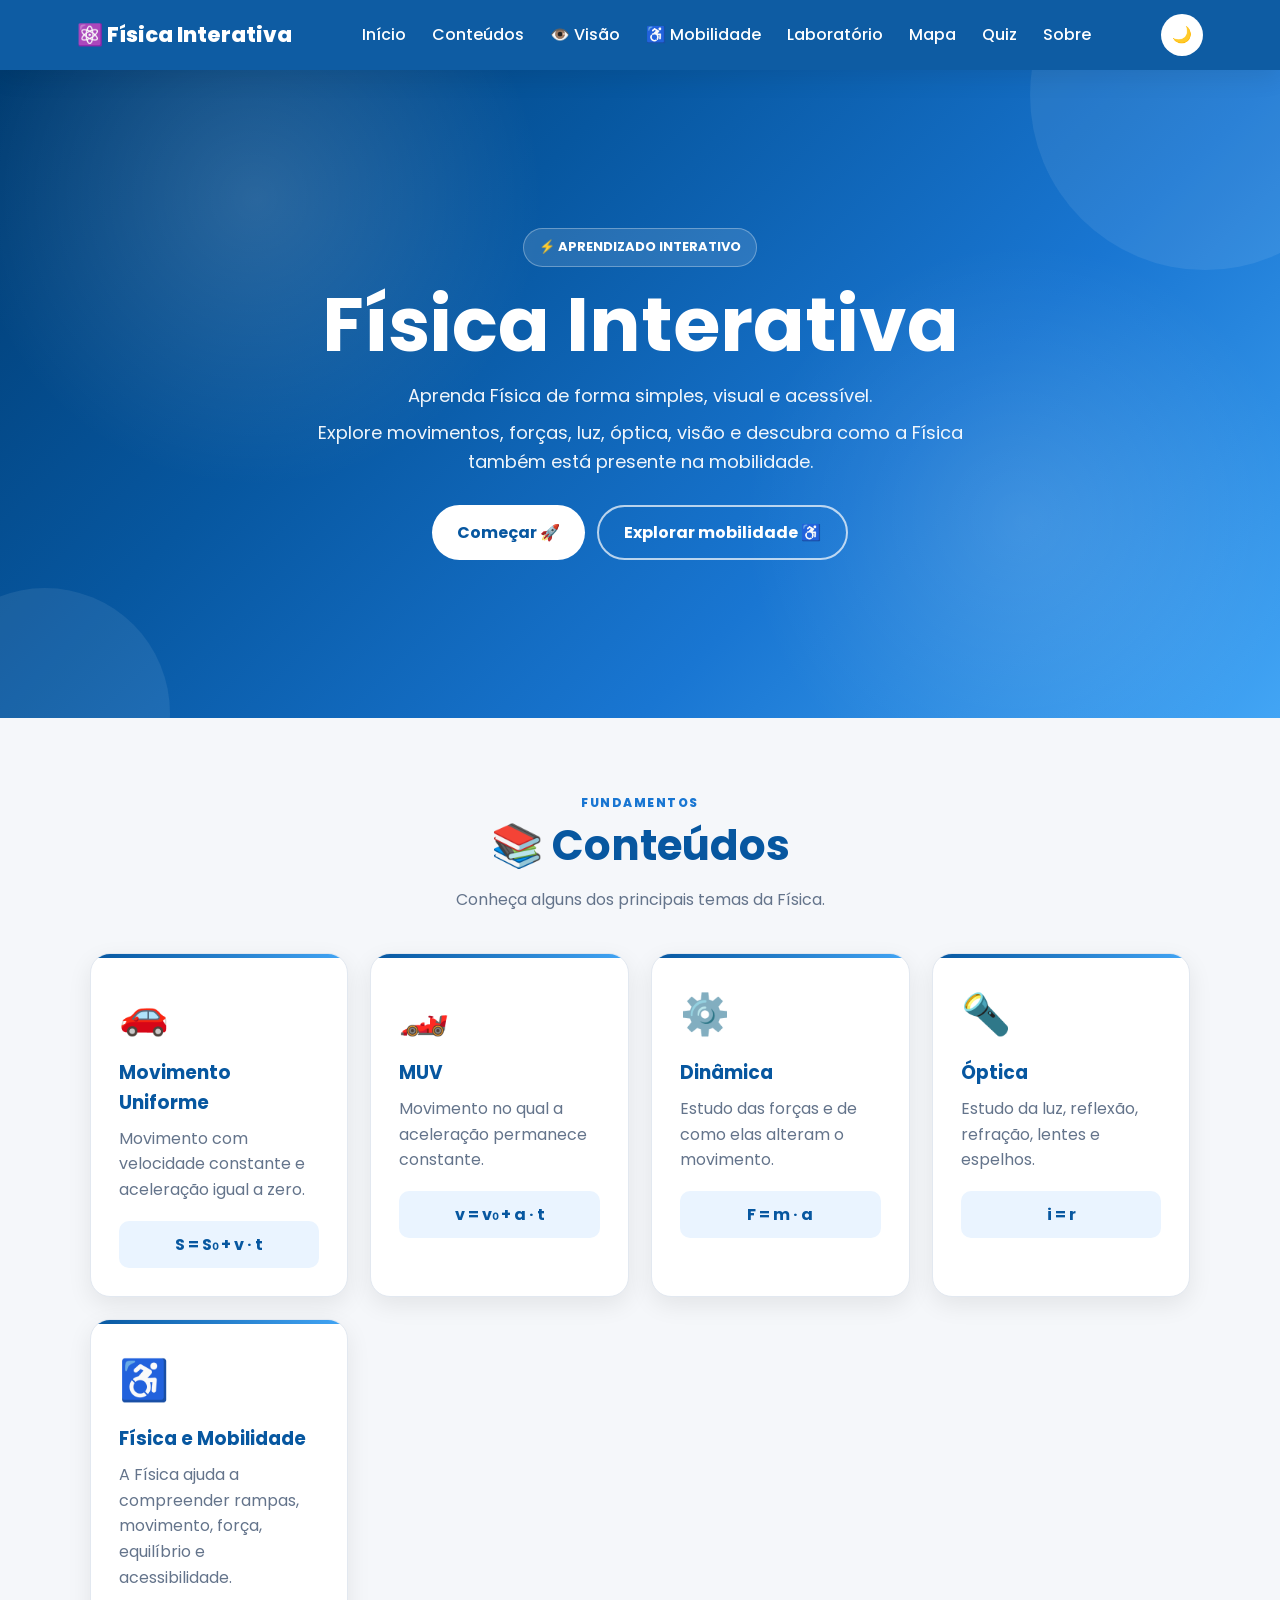
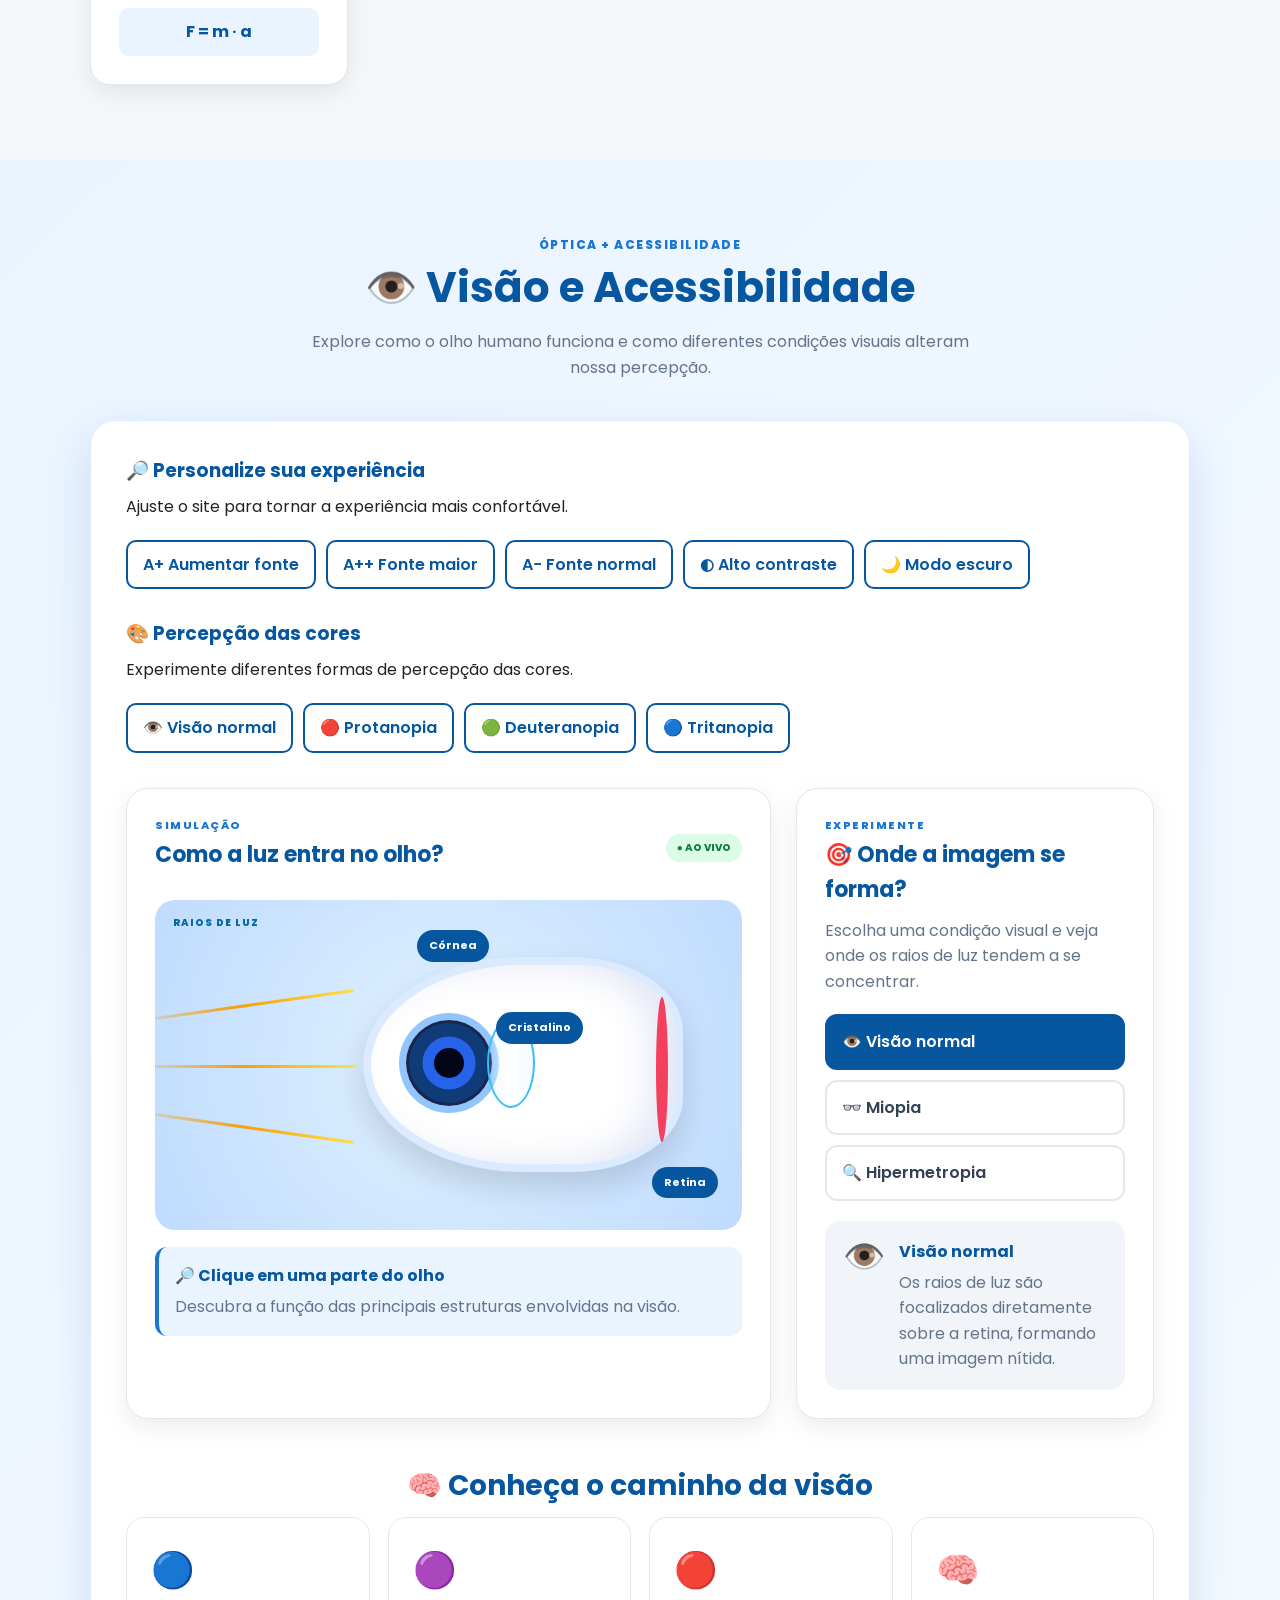
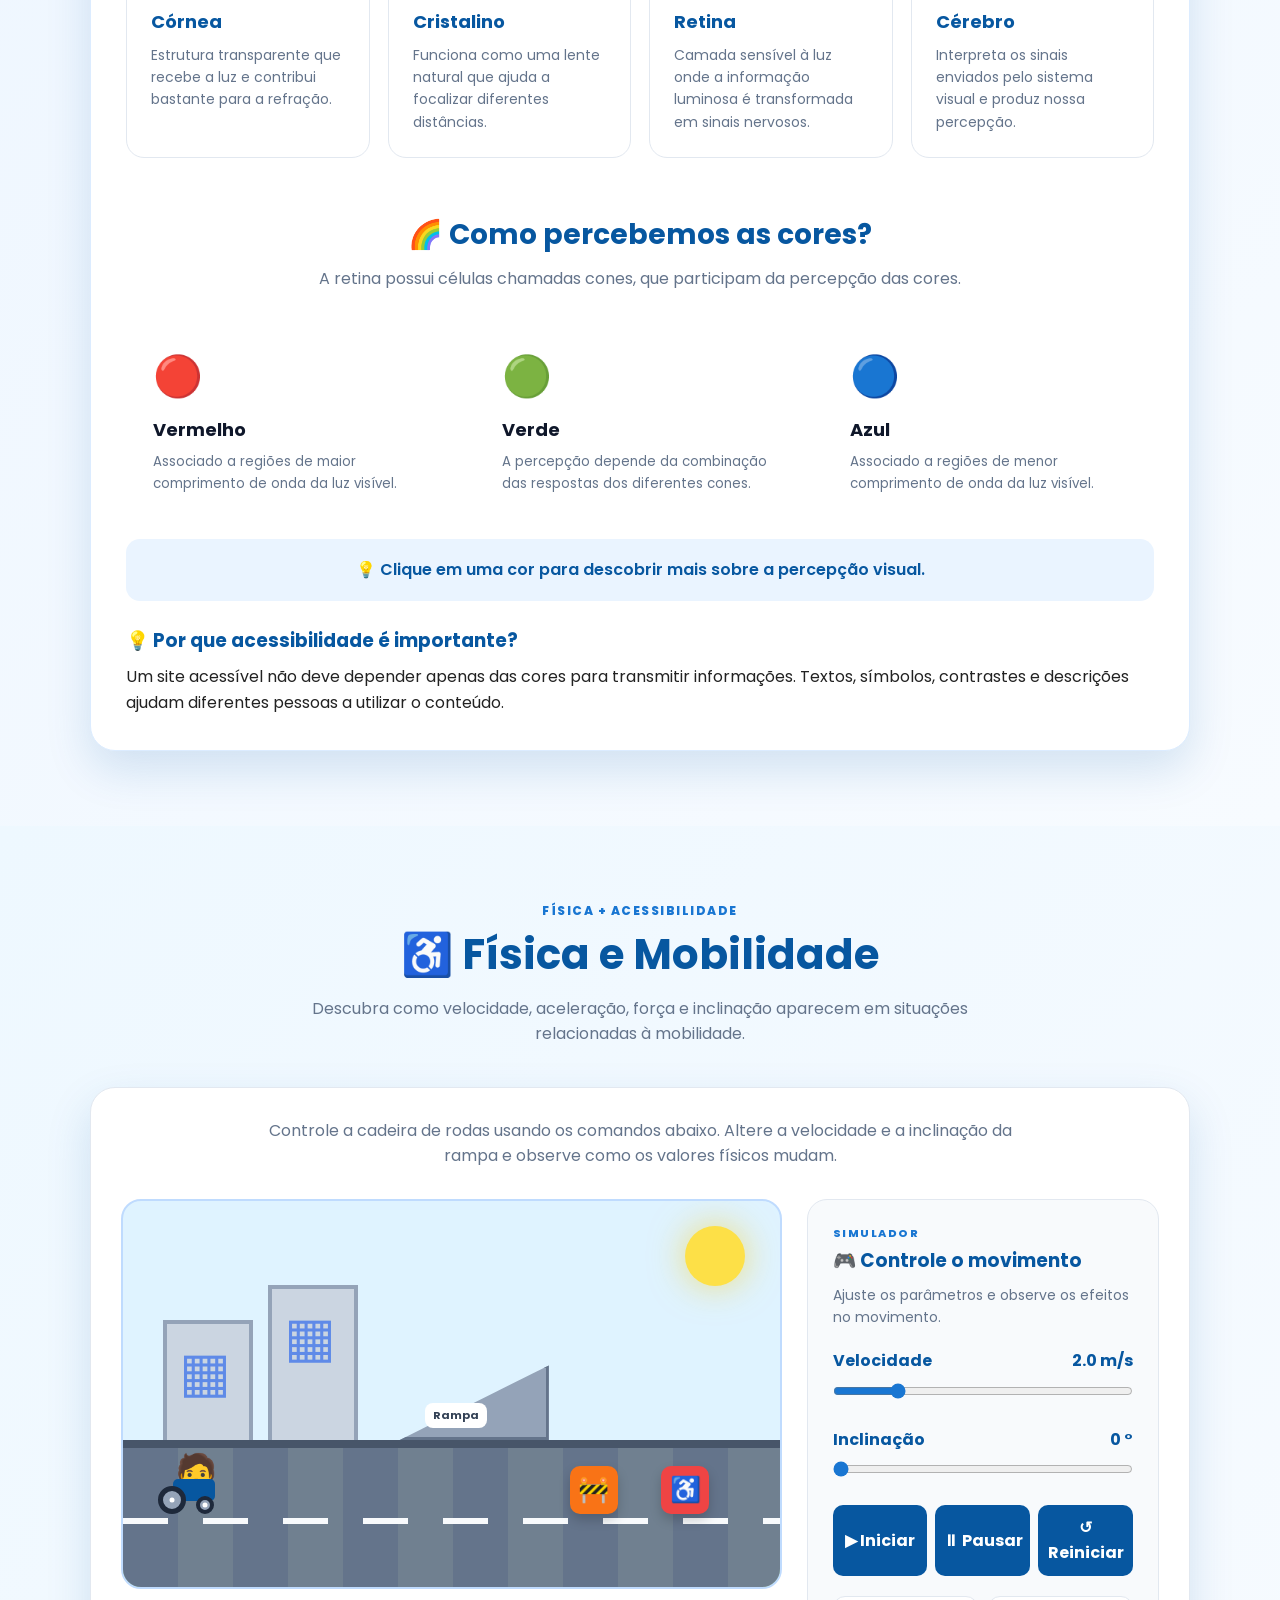
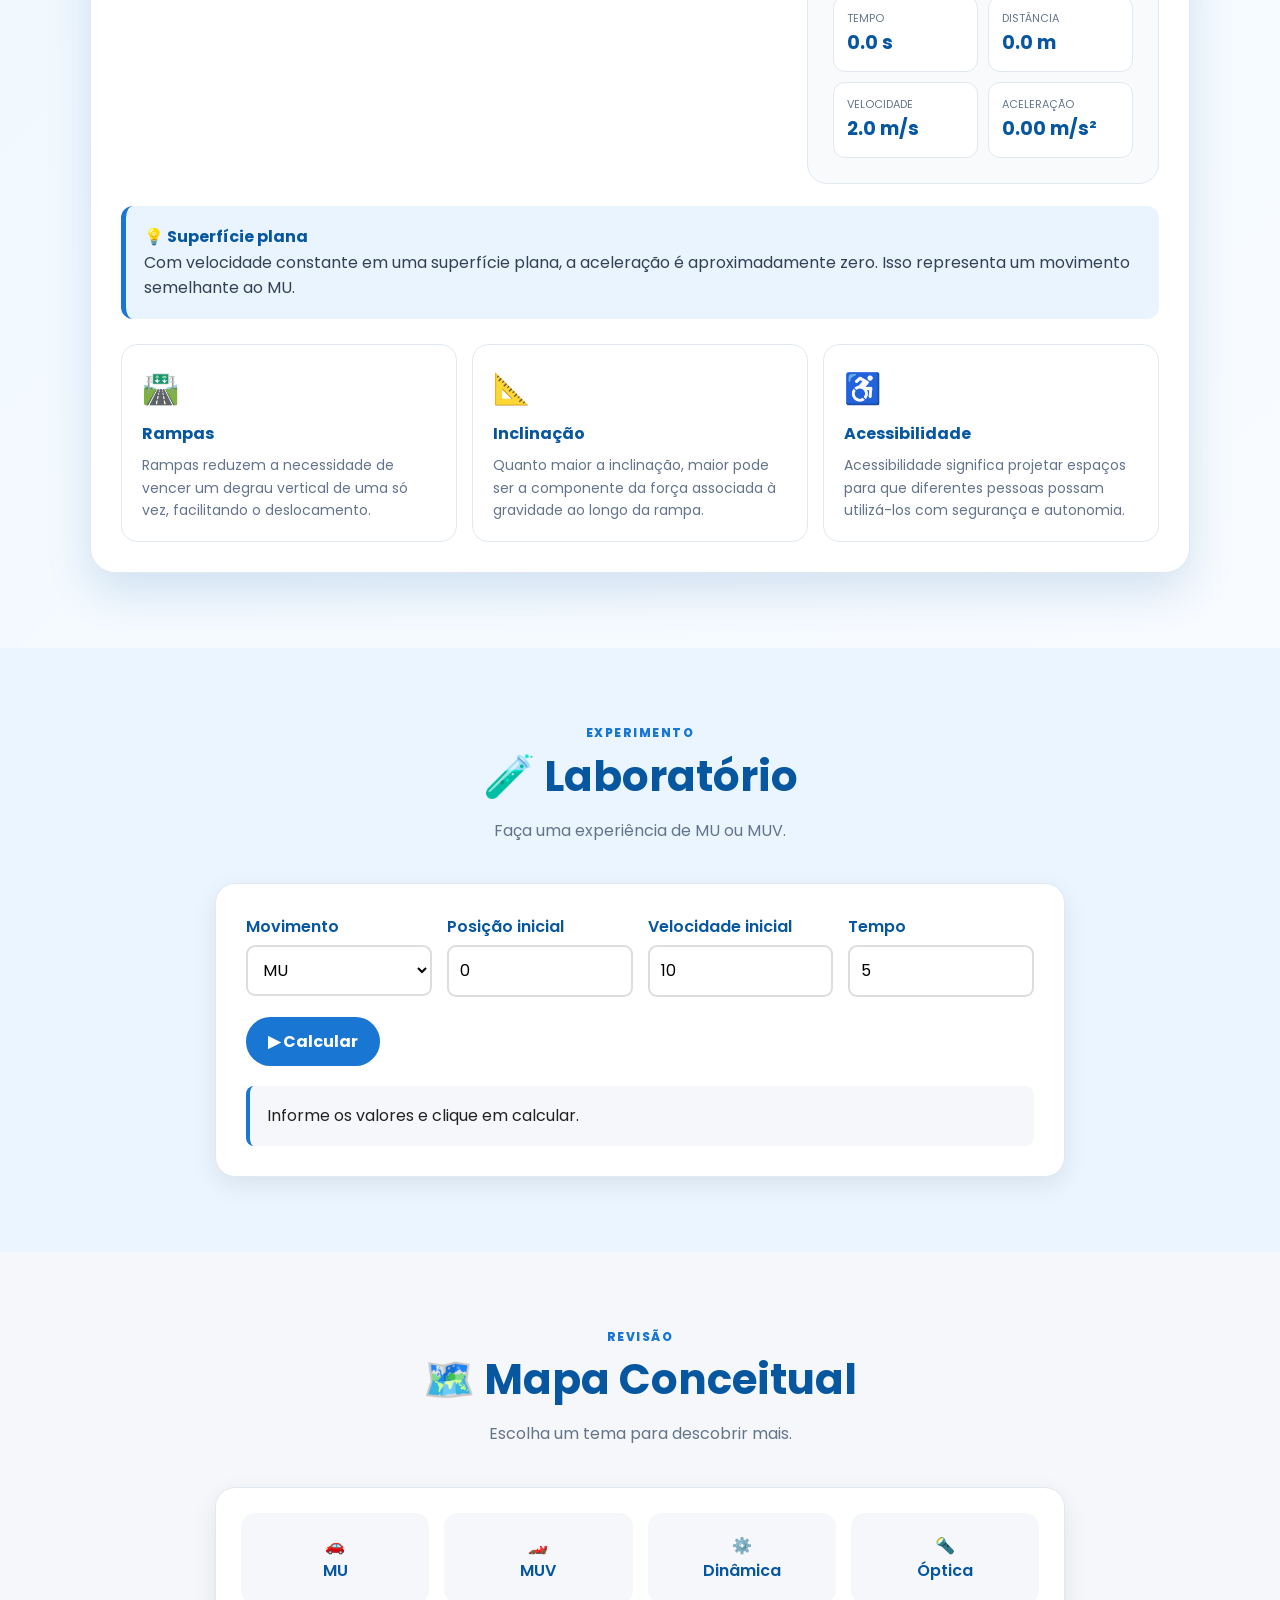
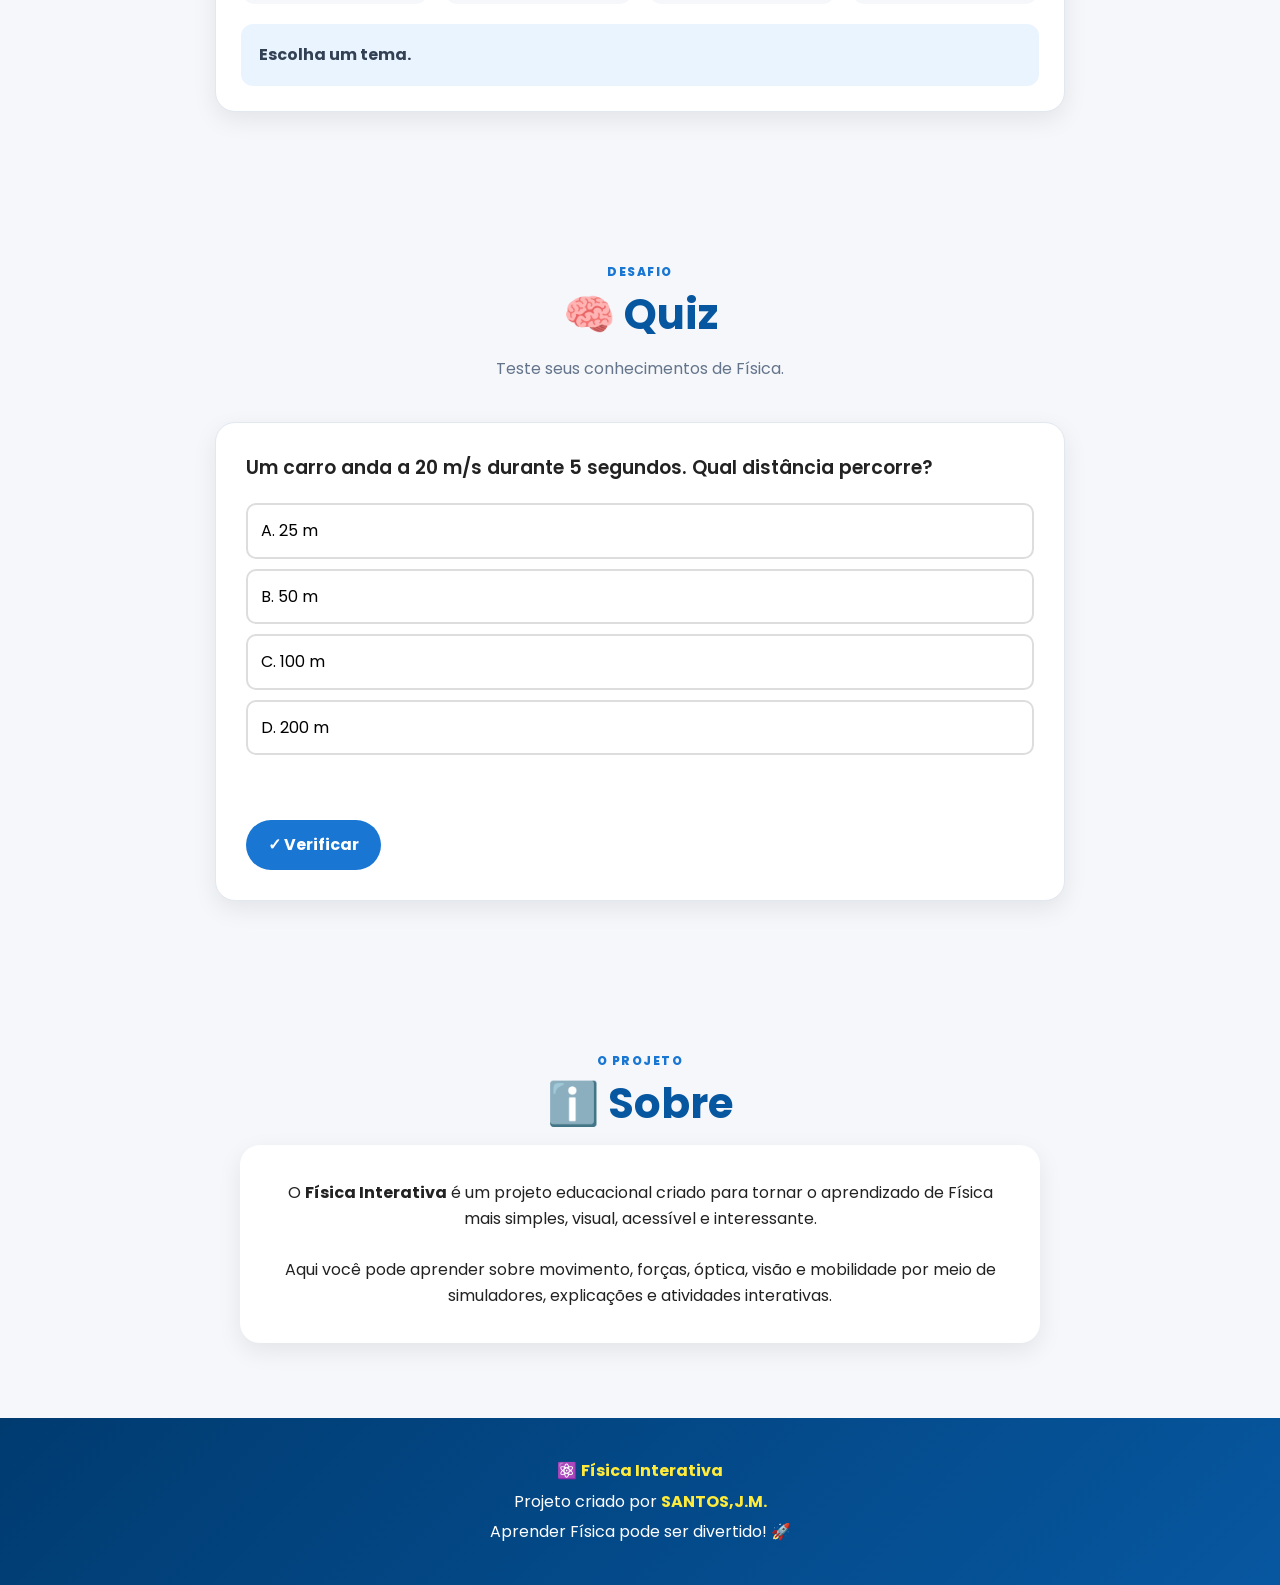
==== commit 23d89a7f: "Update author name in index.html" ====
--- a/index.html
+++ b/index.html
@@ -3189,7 +3189,7 @@
 
         <p>
             Projeto criado por
-            <strong>José Matheus</strong>
+            <strong>SANTOS,J.M.</strong>
         </p>
 
         <p>
